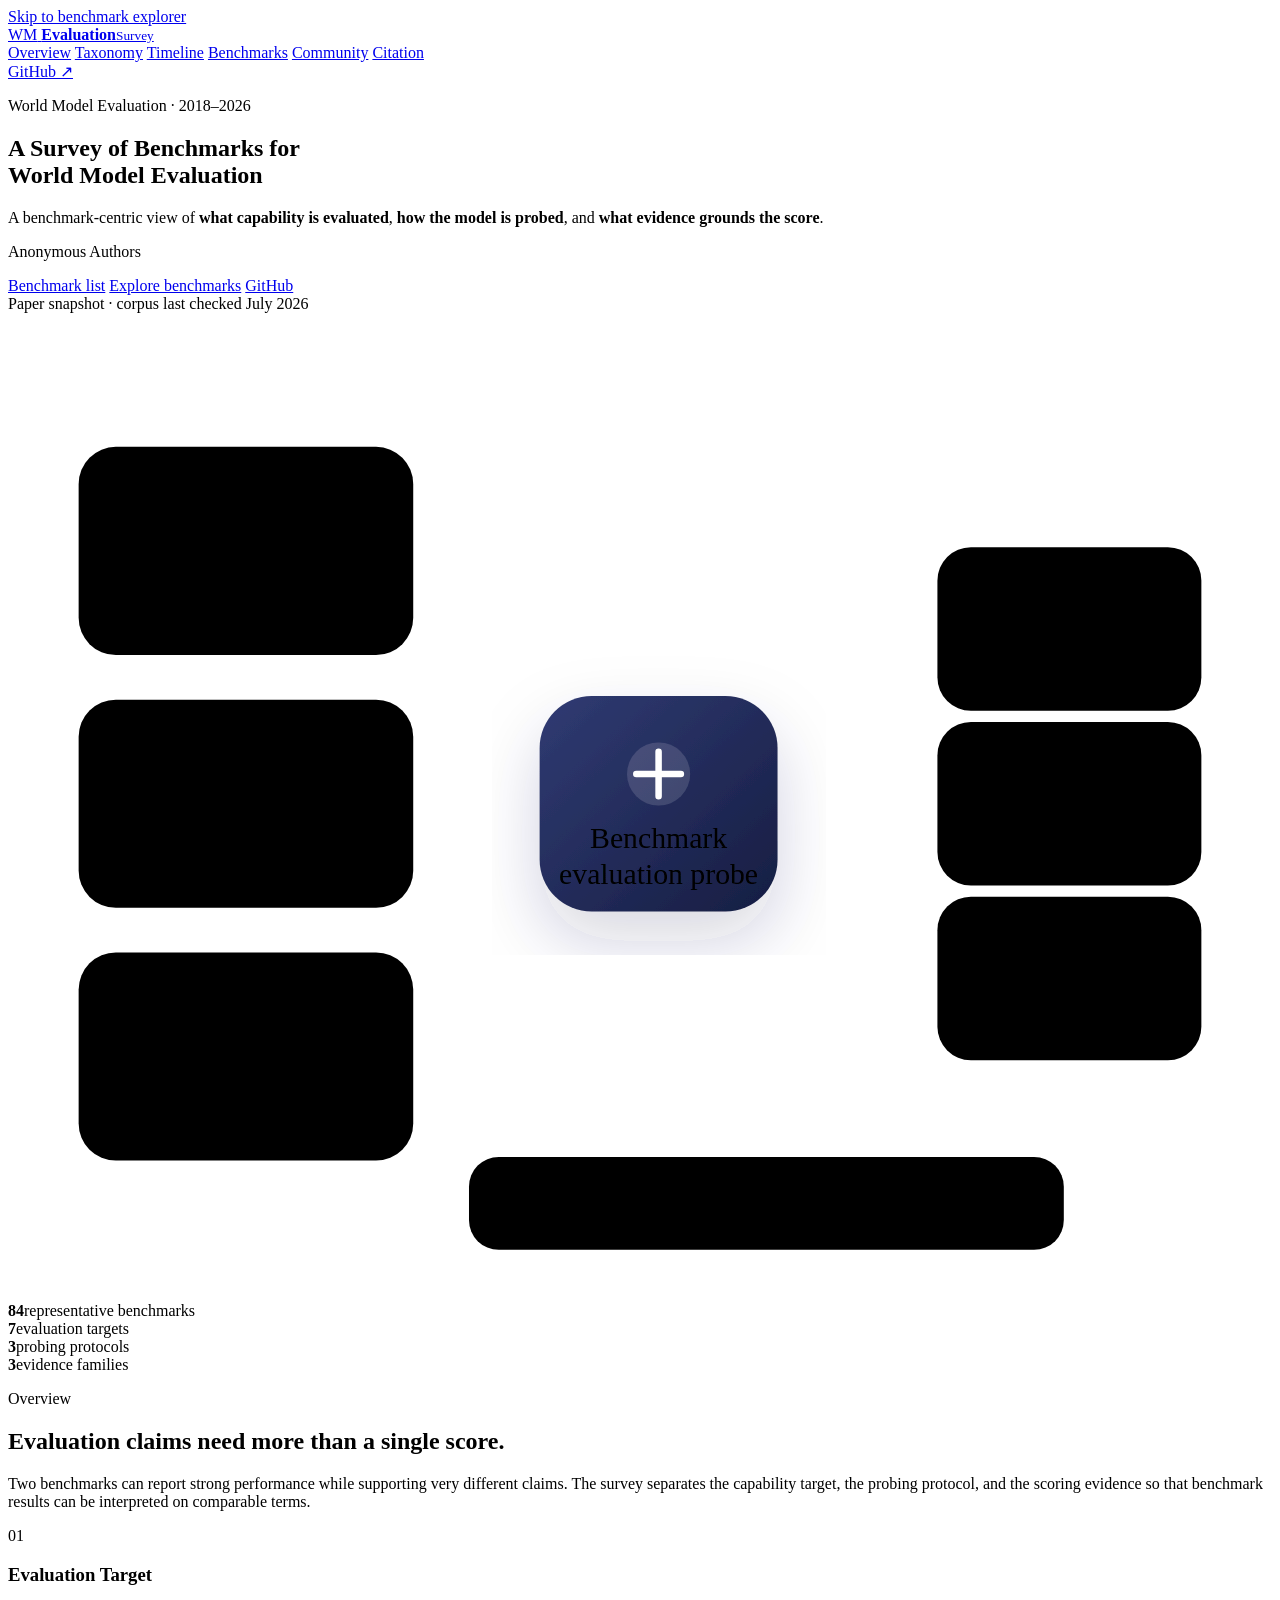
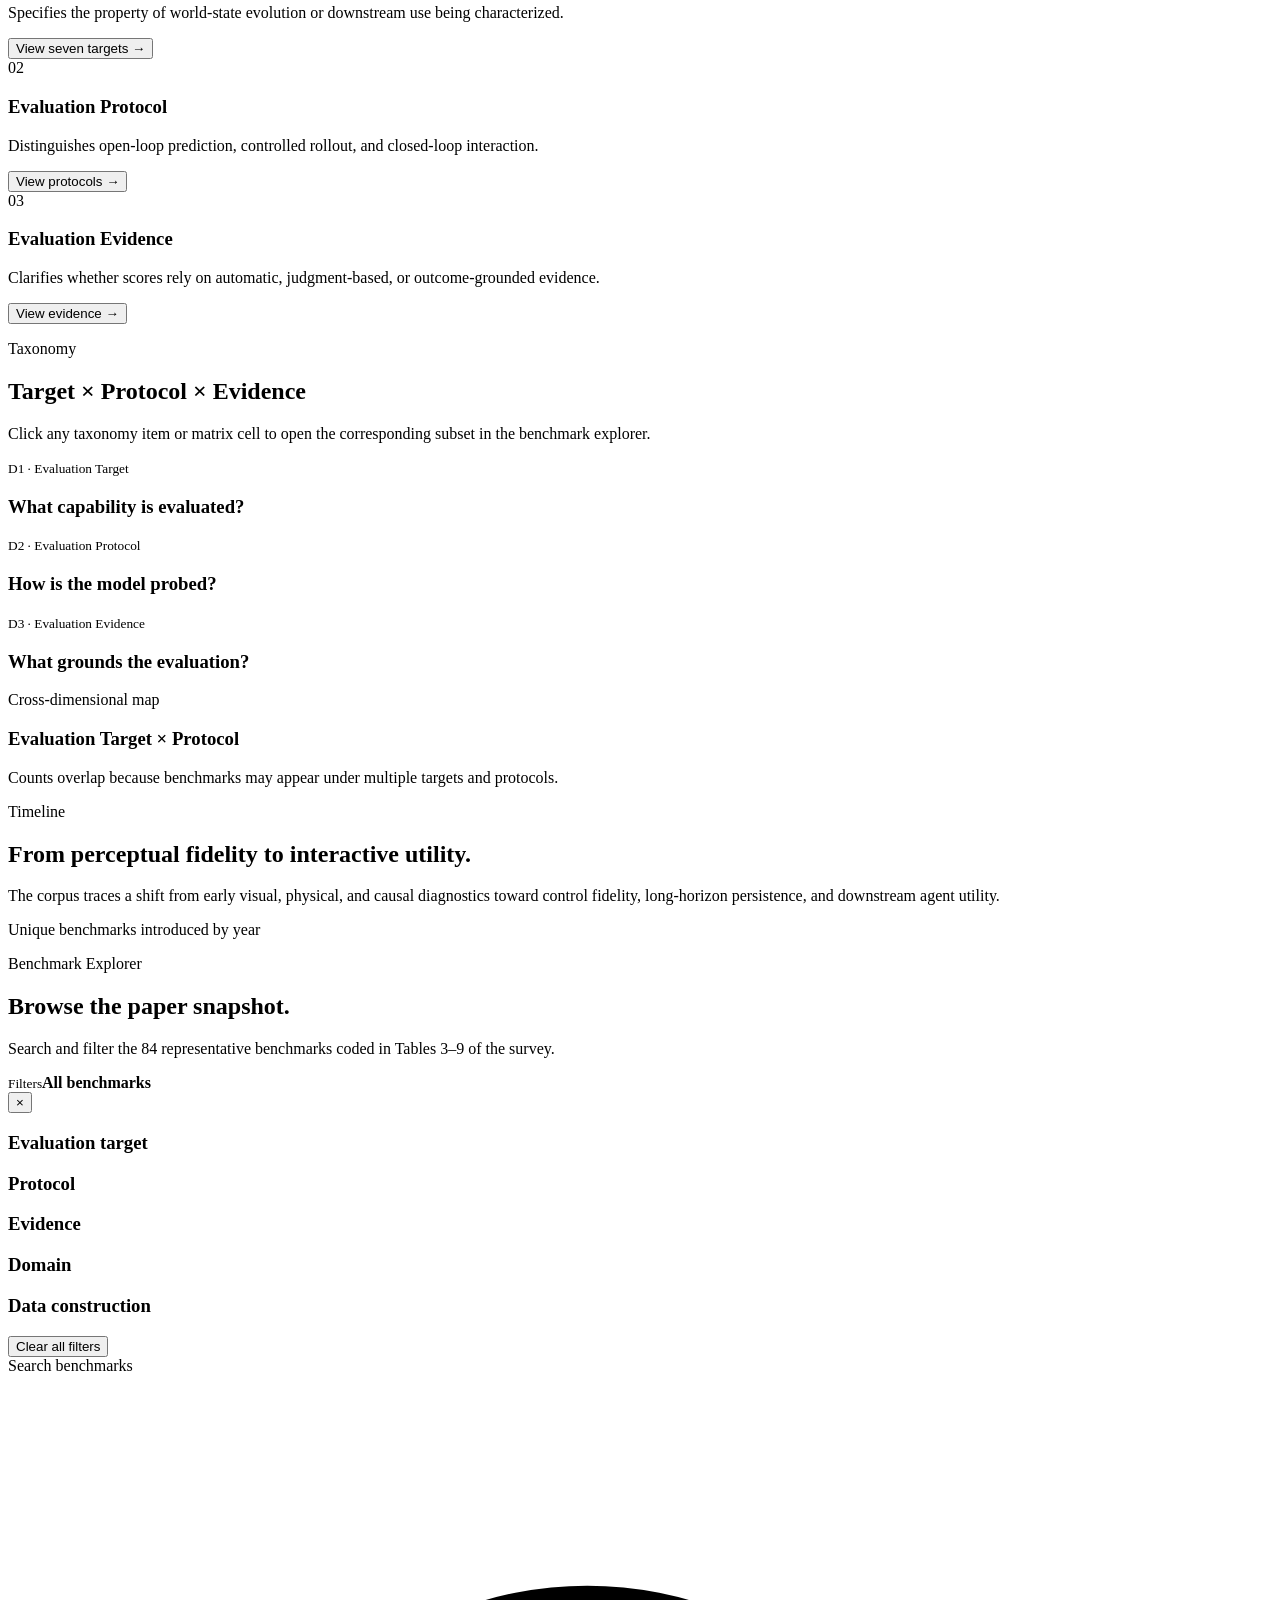
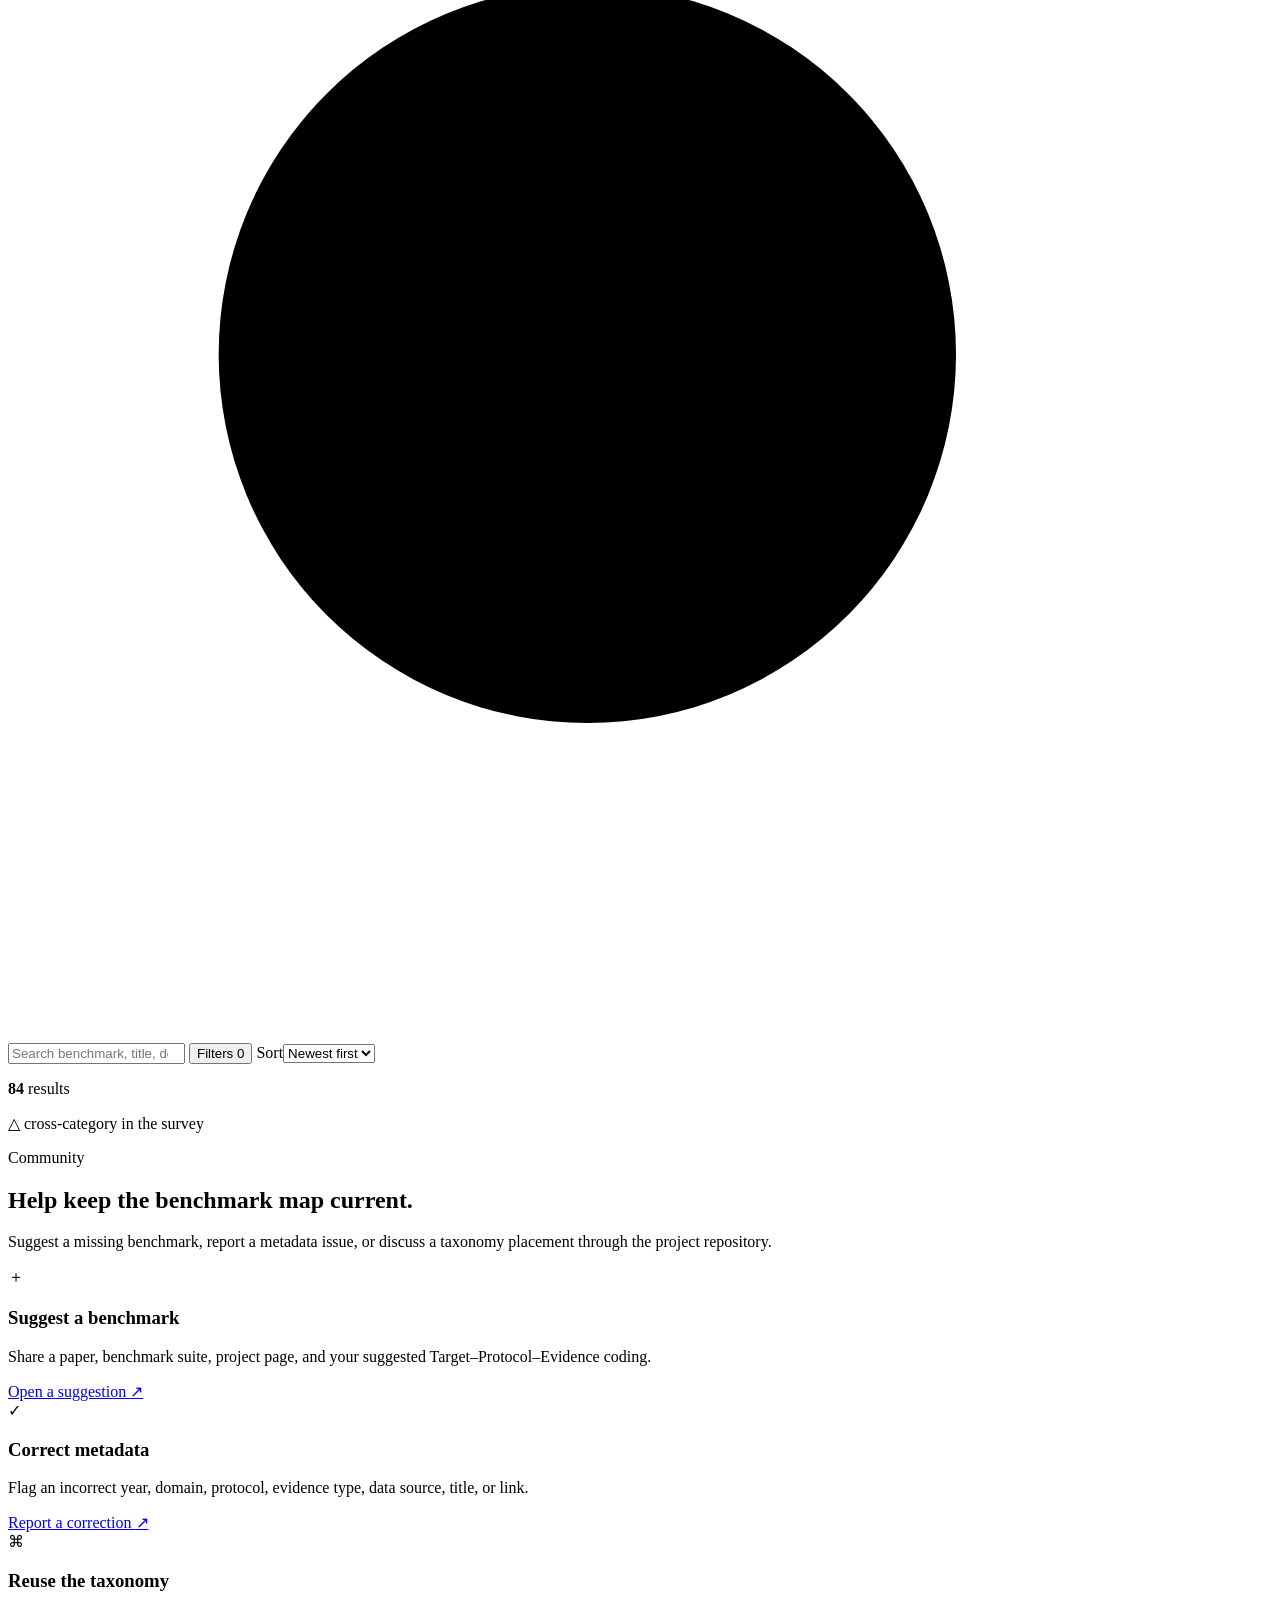
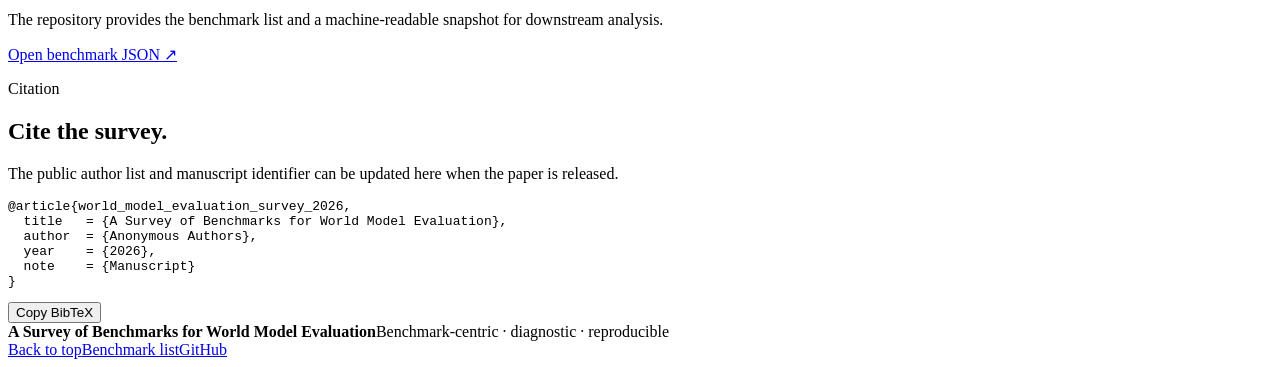
==== docs/index.html @ 78968ade "Add interactive survey homepage" ====
<!doctype html>
<html lang="en">
<head>
  <meta charset="utf-8">
  <meta name="viewport" content="width=device-width, initial-scale=1">
  <title>A Survey of Benchmarks for World Model Evaluation</title>
  <meta name="description" content="An interactive project page and benchmark explorer for A Survey of Benchmarks for World Model Evaluation, organized by evaluation target, protocol, evidence, and data construction.">
  <meta name="theme-color" content="#f8f9ff">
  <link rel="canonical" href="https://axbhb.github.io/world-model-evaluation-survey/">
  <link rel="icon" href="assets/favicon.svg" type="image/svg+xml">
  <link rel="stylesheet" href="assets/styles.css">
  <meta property="og:type" content="website">
  <meta property="og:site_name" content="World Model Evaluation Survey">
  <meta property="og:title" content="A Survey of Benchmarks for World Model Evaluation">
  <meta property="og:description" content="Explore 84 world-model benchmarks through the Target–Protocol–Evidence taxonomy.">
  <meta property="og:url" content="https://axbhb.github.io/world-model-evaluation-survey/">
  <meta property="og:image" content="https://axbhb.github.io/world-model-evaluation-survey/assets/social-preview.svg">
  <meta name="twitter:card" content="summary_large_image">
  <meta name="twitter:title" content="A Survey of Benchmarks for World Model Evaluation">
  <meta name="twitter:description" content="An interactive benchmark-centric map of world-model evaluation.">
  <meta name="twitter:image" content="https://axbhb.github.io/world-model-evaluation-survey/assets/social-preview.svg">
  <script type="application/ld+json">
  {
    "@context": "https://schema.org",
    "@type": "ScholarlyArticle",
    "name": "A Survey of Benchmarks for World Model Evaluation",
    "headline": "A Survey of Benchmarks for World Model Evaluation",
    "description": "A benchmark-centric survey of world-model evaluation organized by evaluation target, protocol, evidence, and data construction.",
    "datePublished": "2026",
    "inLanguage": "en",
    "isAccessibleForFree": true,
    "url": "https://axbhb.github.io/world-model-evaluation-survey/",
    "image": "https://axbhb.github.io/world-model-evaluation-survey/assets/social-preview.svg",
    "author": {"@type": "Organization", "name": "Anonymous Authors"},
    "keywords": ["world models", "benchmark evaluation", "video generation", "embodied AI", "interactive evaluation"]
  }
  </script>
</head>
<body>
  <a class="skip-link" href="#benchmarks">Skip to benchmark explorer</a>

  <header class="site-header" id="top">
    <div class="nav-shell">
      <a class="brand" href="#top" aria-label="World Model Evaluation Survey home">
        <span class="brand-mark" aria-hidden="true">WM</span>
        <span class="brand-copy"><strong>Evaluation</strong><small>Survey</small></span>
      </a>
      <nav class="primary-nav" aria-label="Main navigation">
        <a href="#overview">Overview</a>
        <a href="#taxonomy">Taxonomy</a>
        <a href="#timeline">Timeline</a>
        <a href="#benchmarks">Benchmarks</a>
        <a href="#community">Community</a>
        <a href="#citation">Citation</a>
      </nav>
      <a class="nav-github" href="https://github.com/axbhb/world-model-evaluation-survey" target="_blank" rel="noreferrer">GitHub <span aria-hidden="true">↗</span></a>
    </div>
  </header>

  <main>
    <section class="hero" aria-labelledby="hero-title">
      <div class="hero-orb hero-orb-a" aria-hidden="true"></div>
      <div class="hero-orb hero-orb-b" aria-hidden="true"></div>
      <div class="hero-grid">
        <div class="hero-copy">
          <p class="eyebrow">World Model Evaluation · 2018–2026</p>
          <h1 id="hero-title">A Survey of Benchmarks for<br><span>World Model Evaluation</span></h1>
          <p class="hero-lead">A benchmark-centric view of <strong>what capability is evaluated</strong>, <strong>how the model is probed</strong>, and <strong>what evidence grounds the score</strong>.</p>
          <p class="authors">Anonymous Authors</p>
          <div class="hero-actions">
            <a class="button button-primary" href="https://github.com/axbhb/world-model-evaluation-survey/blob/main/Readme.md" target="_blank" rel="noreferrer">Benchmark list</a>
            <a class="button" href="#benchmarks">Explore benchmarks</a>
            <a class="button" href="https://github.com/axbhb/world-model-evaluation-survey" target="_blank" rel="noreferrer">GitHub</a>
          </div>
          <div class="snapshot-note"><span class="status-dot"></span> Paper snapshot · corpus last checked July 2026</div>
        </div>

        <div class="hero-visual" aria-label="Target, protocol and evidence framework illustration">
          <svg viewBox="0 0 680 530" role="img" aria-labelledby="hero-viz-title hero-viz-desc">
            <title id="hero-viz-title">Three-dimensional taxonomy for world-model evaluation</title>
            <desc id="hero-viz-desc">A world-model benchmark is connected to evaluation target, evaluation protocol, and evaluation evidence.</desc>
            <defs>
              <linearGradient id="coreGradient" x1="0" y1="0" x2="1" y2="1">
                <stop offset="0" stop-color="#303b73"/>
                <stop offset="1" stop-color="#161d42"/>
              </linearGradient>
              <filter id="shadow" x="-20%" y="-20%" width="140%" height="140%">
                <feDropShadow dx="0" dy="16" stdDeviation="18" flood-color="#25305f" flood-opacity=".18"/>
              </filter>
            </defs>
            <g class="viz-lines" fill="none" stroke-linecap="round">
              <path d="M340 264 C260 264 250 128 188 128"/>
              <path d="M340 264 C260 264 250 264 188 264"/>
              <path d="M340 264 C260 264 250 400 188 400"/>
              <path d="M414 264 C490 264 503 170 548 170"/>
              <path d="M414 264 C490 264 503 264 548 264"/>
              <path d="M414 264 C490 264 503 358 548 358"/>
            </g>
            <g class="viz-node target-node" transform="translate(38 72)">
              <rect width="180" height="112" rx="20"/>
              <text x="22" y="36" class="viz-kicker">D1 · TARGET</text>
              <text x="22" y="67" class="viz-title">What capability</text>
              <text x="22" y="91" class="viz-title">is evaluated?</text>
            </g>
            <g class="viz-node protocol-node" transform="translate(38 208)">
              <rect width="180" height="112" rx="20"/>
              <text x="22" y="36" class="viz-kicker">D2 · PROTOCOL</text>
              <text x="22" y="67" class="viz-title">How is the</text>
              <text x="22" y="91" class="viz-title">model probed?</text>
            </g>
            <g class="viz-node evidence-node" transform="translate(38 344)">
              <rect width="180" height="112" rx="20"/>
              <text x="22" y="36" class="viz-kicker">D3 · EVIDENCE</text>
              <text x="22" y="67" class="viz-title">What grounds</text>
              <text x="22" y="91" class="viz-title">the score?</text>
            </g>
            <g filter="url(#shadow)" transform="translate(286 206)">
              <rect width="128" height="116" rx="28" fill="url(#coreGradient)"/>
              <circle cx="64" cy="42" r="17" fill="#fff" fill-opacity=".14"/>
              <path d="M52 42h24M64 30v24" stroke="#fff" stroke-width="3.5" stroke-linecap="round"/>
              <text x="64" y="82" text-anchor="middle" class="core-title">Benchmark</text>
              <text x="64" y="101" text-anchor="middle" class="core-sub">evaluation probe</text>
            </g>
            <g class="readout-node" transform="translate(500 126)"><rect width="142" height="88" rx="18"/><text x="18" y="33">Future states</text><text x="18" y="58">and rollouts</text></g>
            <g class="readout-node" transform="translate(500 220)"><rect width="142" height="88" rx="18"/><text x="18" y="33">Scores, judges</text><text x="18" y="58">and references</text></g>
            <g class="readout-node" transform="translate(500 314)"><rect width="142" height="88" rx="18"/><text x="18" y="33">Agent outcomes</text><text x="18" y="58">and utility</text></g>
            <g class="data-ribbon" transform="translate(248 454)">
              <rect width="320" height="50" rx="16"/>
              <text x="160" y="21" text-anchor="middle">Supporting layer · Benchmark data construction</text>
              <text x="160" y="38" text-anchor="middle">real · simulated · curated · hybrid</text>
            </g>
          </svg>
        </div>
      </div>
      <div class="stat-strip" aria-label="Survey statistics">
        <div><strong id="stat-total">84</strong><span>representative benchmarks</span></div>
        <div><strong>7</strong><span>evaluation targets</span></div>
        <div><strong>3</strong><span>probing protocols</span></div>
        <div><strong>3</strong><span>evidence families</span></div>
      </div>
    </section>

    <section class="section" id="overview">
      <div class="section-heading split-heading">
        <div>
          <p class="eyebrow">Overview</p>
          <h2>Evaluation claims need more than a single score.</h2>
        </div>
        <p>Two benchmarks can report strong performance while supporting very different claims. The survey separates the capability target, the probing protocol, and the scoring evidence so that benchmark results can be interpreted on comparable terms.</p>
      </div>
      <div class="principle-grid">
        <article class="principle-card target-card">
          <span class="card-index">01</span>
          <h3>Evaluation Target</h3>
          <p>Specifies the property of world-state evolution or downstream use being characterized.</p>
          <button class="text-action taxonomy-jump" data-scroll-target="taxonomy-targets">View seven targets <span>→</span></button>
        </article>
        <article class="principle-card protocol-card">
          <span class="card-index">02</span>
          <h3>Evaluation Protocol</h3>
          <p>Distinguishes open-loop prediction, controlled rollout, and closed-loop interaction.</p>
          <button class="text-action taxonomy-jump" data-scroll-target="taxonomy-protocols">View protocols <span>→</span></button>
        </article>
        <article class="principle-card evidence-card">
          <span class="card-index">03</span>
          <h3>Evaluation Evidence</h3>
          <p>Clarifies whether scores rely on automatic, judgment-based, or outcome-grounded evidence.</p>
          <button class="text-action taxonomy-jump" data-scroll-target="taxonomy-evidence">View evidence <span>→</span></button>
        </article>
      </div>
    </section>

    <section class="section taxonomy-section" id="taxonomy">
      <div class="section-heading">
        <p class="eyebrow">Taxonomy</p>
        <h2>Target × Protocol × Evidence</h2>
        <p>Click any taxonomy item or matrix cell to open the corresponding subset in the benchmark explorer.</p>
      </div>

      <div class="taxonomy-layout">
        <div class="taxonomy-panel" id="taxonomy-targets">
          <div class="panel-heading"><span class="dimension-dot target-dot"></span><div><small>D1 · Evaluation Target</small><h3>What capability is evaluated?</h3></div></div>
          <div class="taxonomy-options" id="target-shortcuts"></div>
        </div>
        <div class="taxonomy-panel compact-panel" id="taxonomy-protocols">
          <div class="panel-heading"><span class="dimension-dot protocol-dot"></span><div><small>D2 · Evaluation Protocol</small><h3>How is the model probed?</h3></div></div>
          <div class="taxonomy-options" id="protocol-shortcuts"></div>
        </div>
        <div class="taxonomy-panel compact-panel" id="taxonomy-evidence">
          <div class="panel-heading"><span class="dimension-dot evidence-dot"></span><div><small>D3 · Evaluation Evidence</small><h3>What grounds the evaluation?</h3></div></div>
          <div class="taxonomy-options" id="evidence-shortcuts"></div>
        </div>
      </div>

      <div class="matrix-shell">
        <div class="matrix-heading">
          <div><p class="eyebrow">Cross-dimensional map</p><h3>Evaluation Target × Protocol</h3></div>
          <p>Counts overlap because benchmarks may appear under multiple targets and protocols.</p>
        </div>
        <div class="matrix-scroll"><div id="taxonomy-matrix" class="matrix" aria-live="polite"></div></div>
      </div>
    </section>

    <section class="section timeline-section" id="timeline">
      <div class="section-heading split-heading">
        <div><p class="eyebrow">Timeline</p><h2>From perceptual fidelity to interactive utility.</h2></div>
        <p>The corpus traces a shift from early visual, physical, and causal diagnostics toward control fidelity, long-horizon persistence, and downstream agent utility.</p>
      </div>
      <div class="timeline-shell">
        <div class="timeline-toolbar">
          <span>Unique benchmarks introduced by year</span>
          <button id="clear-year" class="small-button" type="button" hidden>Clear year filter</button>
        </div>
        <div id="timeline-chart" class="timeline-chart" aria-label="Benchmark releases by year"></div>
      </div>
    </section>

    <section class="section benchmark-section" id="benchmarks">
      <div class="section-heading split-heading benchmark-heading">
        <div><p class="eyebrow">Benchmark Explorer</p><h2>Browse the paper snapshot.</h2></div>
        <p>Search and filter the 84 representative benchmarks coded in Tables 3–9 of the survey.</p>
      </div>

      <div class="explorer-shell">
        <aside class="filter-panel" id="filter-panel" aria-label="Benchmark filters">
          <div class="filter-panel-head">
            <div><small>Filters</small><strong id="filter-count-label">All benchmarks</strong></div>
            <button id="close-filters" class="icon-button" type="button" aria-label="Close filters">×</button>
          </div>
          <div class="filter-group">
            <h3>Evaluation target</h3>
            <div class="filter-options" data-filter-group="targets"></div>
          </div>
          <div class="filter-group">
            <h3>Protocol</h3>
            <div class="filter-options" data-filter-group="protocols"></div>
          </div>
          <div class="filter-group">
            <h3>Evidence</h3>
            <div class="filter-options" data-filter-group="evidence"></div>
          </div>
          <div class="filter-group">
            <h3>Domain</h3>
            <div class="filter-options" data-filter-group="domains"></div>
          </div>
          <div class="filter-group">
            <h3>Data construction</h3>
            <div class="filter-options" data-filter-group="dataConstruction"></div>
          </div>
          <button id="clear-filters" class="button filter-clear" type="button">Clear all filters</button>
        </aside>

        <div class="explorer-main">
          <div class="explorer-toolbar" id="explorer-toolbar">
            <label class="search-box">
              <span class="sr-only">Search benchmarks</span>
              <svg viewBox="0 0 24 24" aria-hidden="true"><circle cx="11" cy="11" r="7"></circle><path d="m16.5 16.5 4 4"></path></svg>
              <input id="benchmark-search" type="search" placeholder="Search benchmark, title, domain…" autocomplete="off">
              <button id="search-clear" type="button" aria-label="Clear search" hidden>×</button>
            </label>
            <button id="open-filters" class="button mobile-filter-button" type="button">Filters <span id="mobile-filter-count">0</span></button>
            <label class="sort-control"><span>Sort</span><select id="benchmark-sort"><option value="recent">Newest first</option><option value="oldest">Oldest first</option><option value="title">Title A–Z</option></select></label>
          </div>
          <div id="active-filters" class="active-filters" aria-live="polite"></div>
          <div class="result-row"><p><strong id="result-count">84</strong> results</p><p class="legend-note"><span class="cross-symbol">△</span> cross-category in the survey</p></div>
          <div id="benchmark-grid" class="benchmark-grid"></div>
          <div id="empty-state" class="empty-state" hidden><h3>No benchmarks match these filters.</h3><p>Try removing one or more filters or changing the search query.</p><button class="button" id="empty-clear" type="button">Reset explorer</button></div>
        </div>
      </div>
      <div id="filter-backdrop" class="filter-backdrop" hidden></div>
    </section>

    <section class="section community-section" id="community">
      <div class="section-heading">
        <p class="eyebrow">Community</p>
        <h2>Help keep the benchmark map current.</h2>
        <p>Suggest a missing benchmark, report a metadata issue, or discuss a taxonomy placement through the project repository.</p>
      </div>
      <div class="community-grid">
        <article>
          <span class="community-icon" aria-hidden="true">＋</span>
          <h3>Suggest a benchmark</h3>
          <p>Share a paper, benchmark suite, project page, and your suggested Target–Protocol–Evidence coding.</p>
          <a href="https://github.com/axbhb/world-model-evaluation-survey/issues/new?title=Benchmark%20suggestion%3A%20&body=Benchmark%20name%3A%0APaper%20URL%3A%0ACode%20URL%3A%0ASuggested%20target%3A%0ASuggested%20protocol%3A%0ASuggested%20evidence%3A%0A" target="_blank" rel="noreferrer">Open a suggestion <span>↗</span></a>
        </article>
        <article>
          <span class="community-icon" aria-hidden="true">✓</span>
          <h3>Correct metadata</h3>
          <p>Flag an incorrect year, domain, protocol, evidence type, data source, title, or link.</p>
          <a href="https://github.com/axbhb/world-model-evaluation-survey/issues/new?title=Metadata%20correction%3A%20&body=Benchmark%3A%0AField%20to%20correct%3A%0ACurrent%20value%3A%0AProposed%20value%3A%0ASource%3A%0A" target="_blank" rel="noreferrer">Report a correction <span>↗</span></a>
        </article>
        <article>
          <span class="community-icon" aria-hidden="true">⌘</span>
          <h3>Reuse the taxonomy</h3>
          <p>The repository provides the benchmark list and a machine-readable snapshot for downstream analysis.</p>
          <a href="assets/benchmarks.json" target="_blank">Open benchmark JSON <span>↗</span></a>
        </article>
      </div>
    </section>

    <section class="section citation-section" id="citation">
      <div class="citation-card">
        <div>
          <p class="eyebrow">Citation</p>
          <h2>Cite the survey.</h2>
          <p>The public author list and manuscript identifier can be updated here when the paper is released.</p>
        </div>
        <div class="citation-code-wrap">
          <pre id="citation-code"><code>@article{world_model_evaluation_survey_2026,
  title   = {A Survey of Benchmarks for World Model Evaluation},
  author  = {Anonymous Authors},
  year    = {2026},
  note    = {Manuscript}
}</code></pre>
          <button id="copy-citation" class="button" type="button">Copy BibTeX</button>
        </div>
      </div>
    </section>
  </main>

  <footer class="site-footer">
    <div><strong>A Survey of Benchmarks for World Model Evaluation</strong><span>Benchmark-centric · diagnostic · reproducible</span></div>
    <div class="footer-links"><a href="#top">Back to top</a><a href="https://github.com/axbhb/world-model-evaluation-survey/blob/main/Readme.md" target="_blank" rel="noreferrer">Benchmark list</a><a href="https://github.com/axbhb/world-model-evaluation-survey" target="_blank" rel="noreferrer">GitHub</a></div>
  </footer>

  <script src="assets/app.js" defer></script>
</body>
</html>
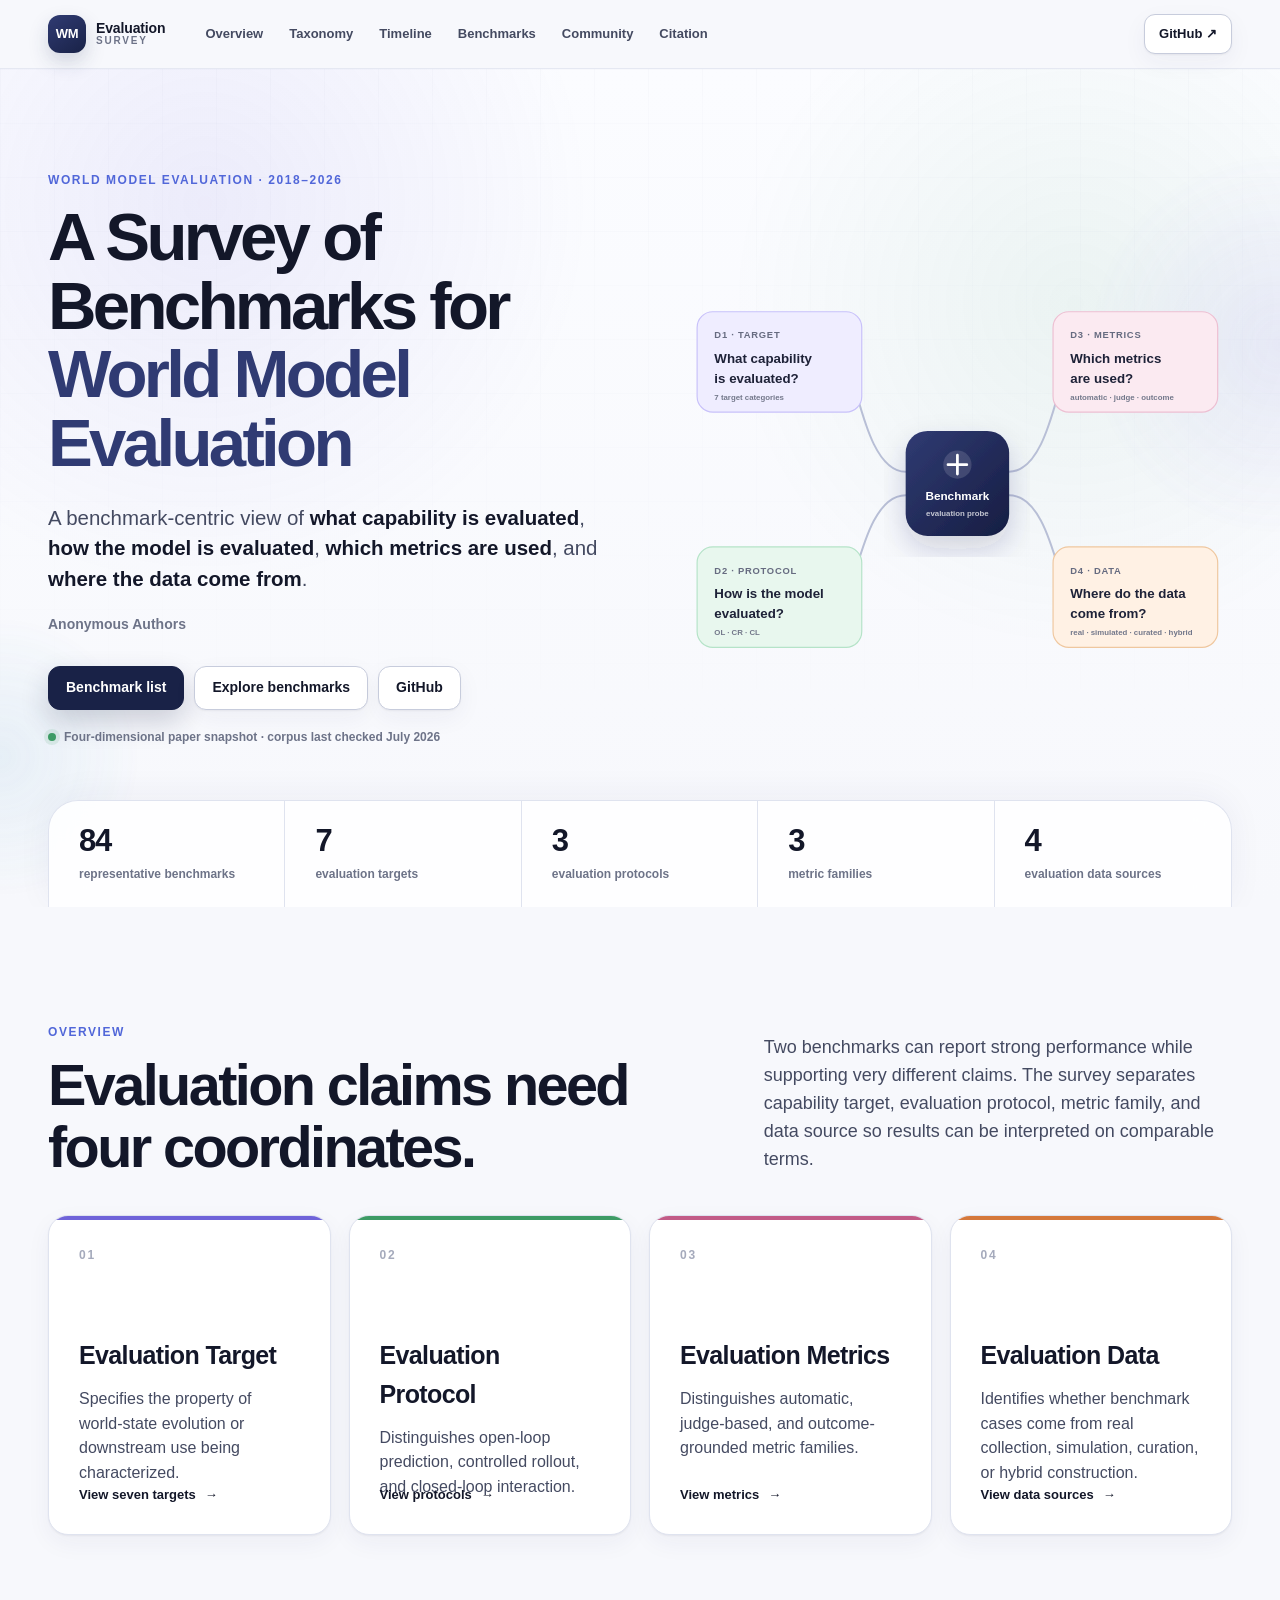
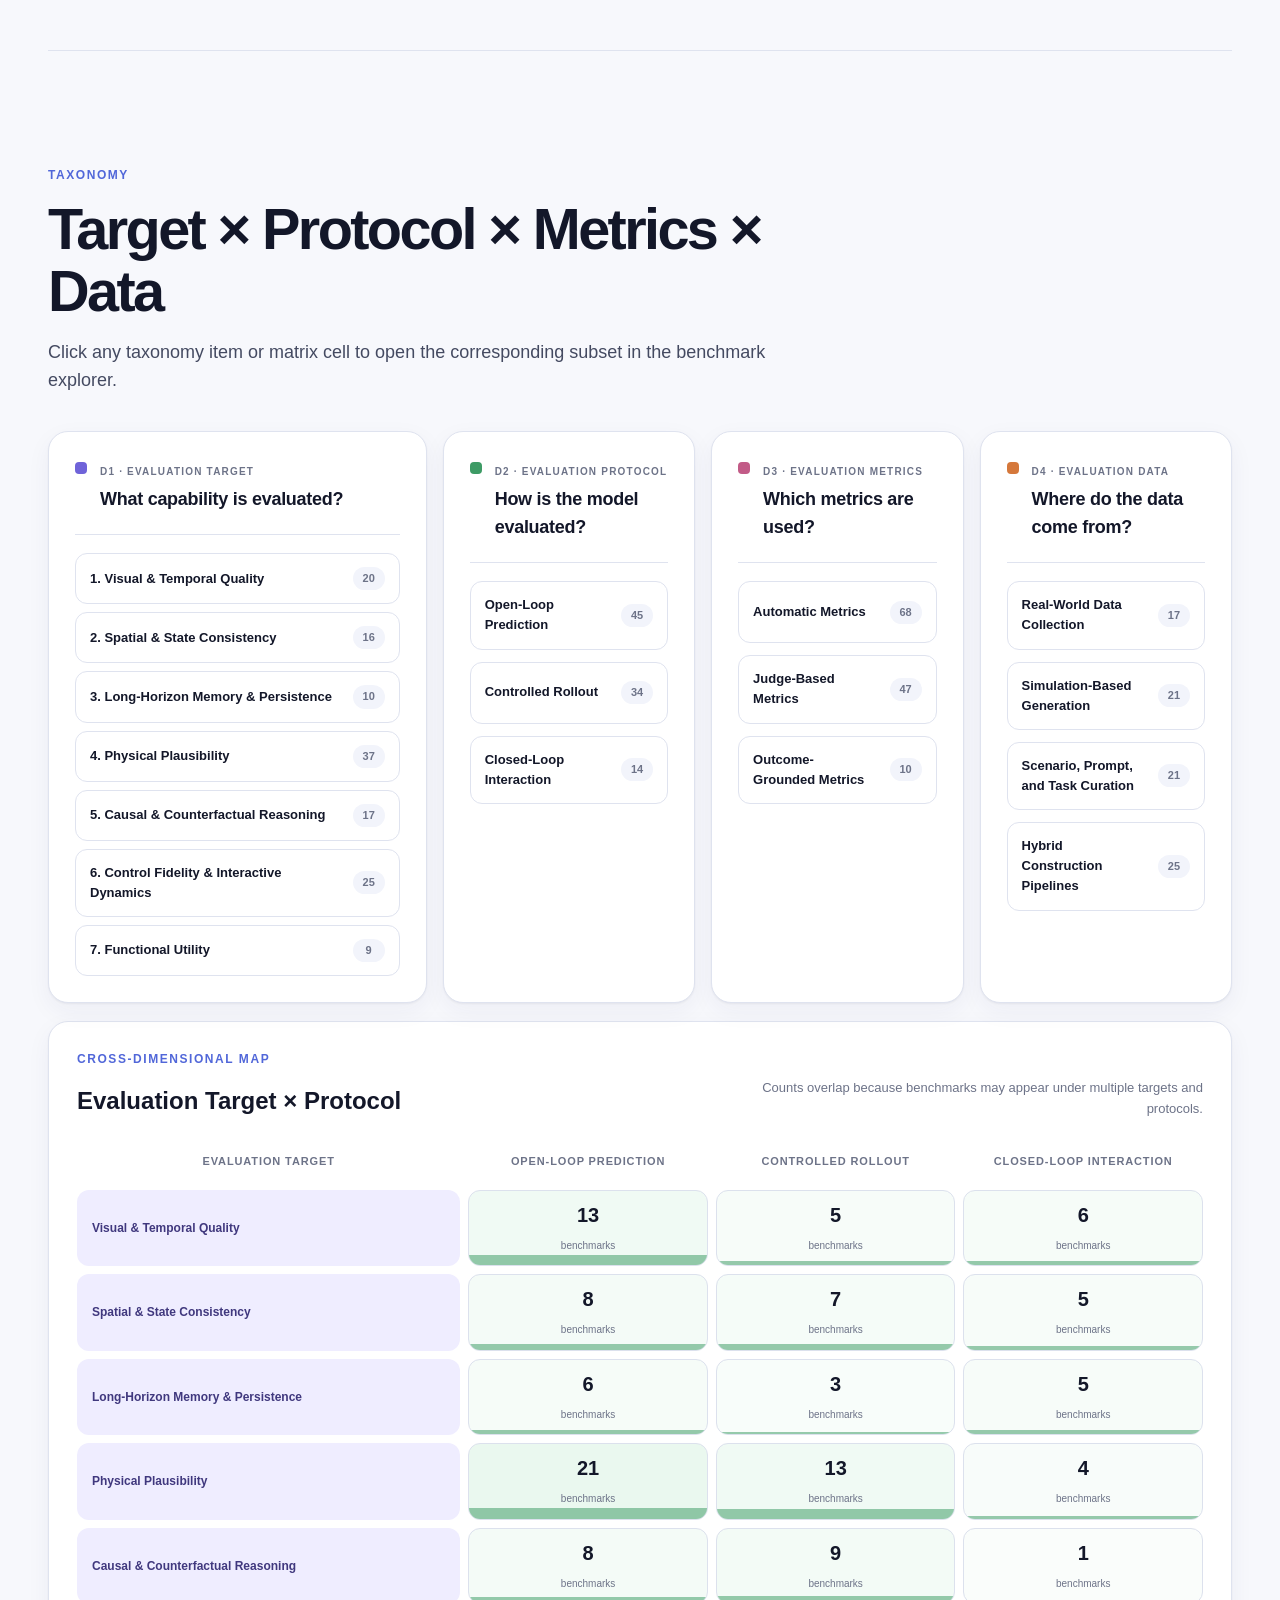
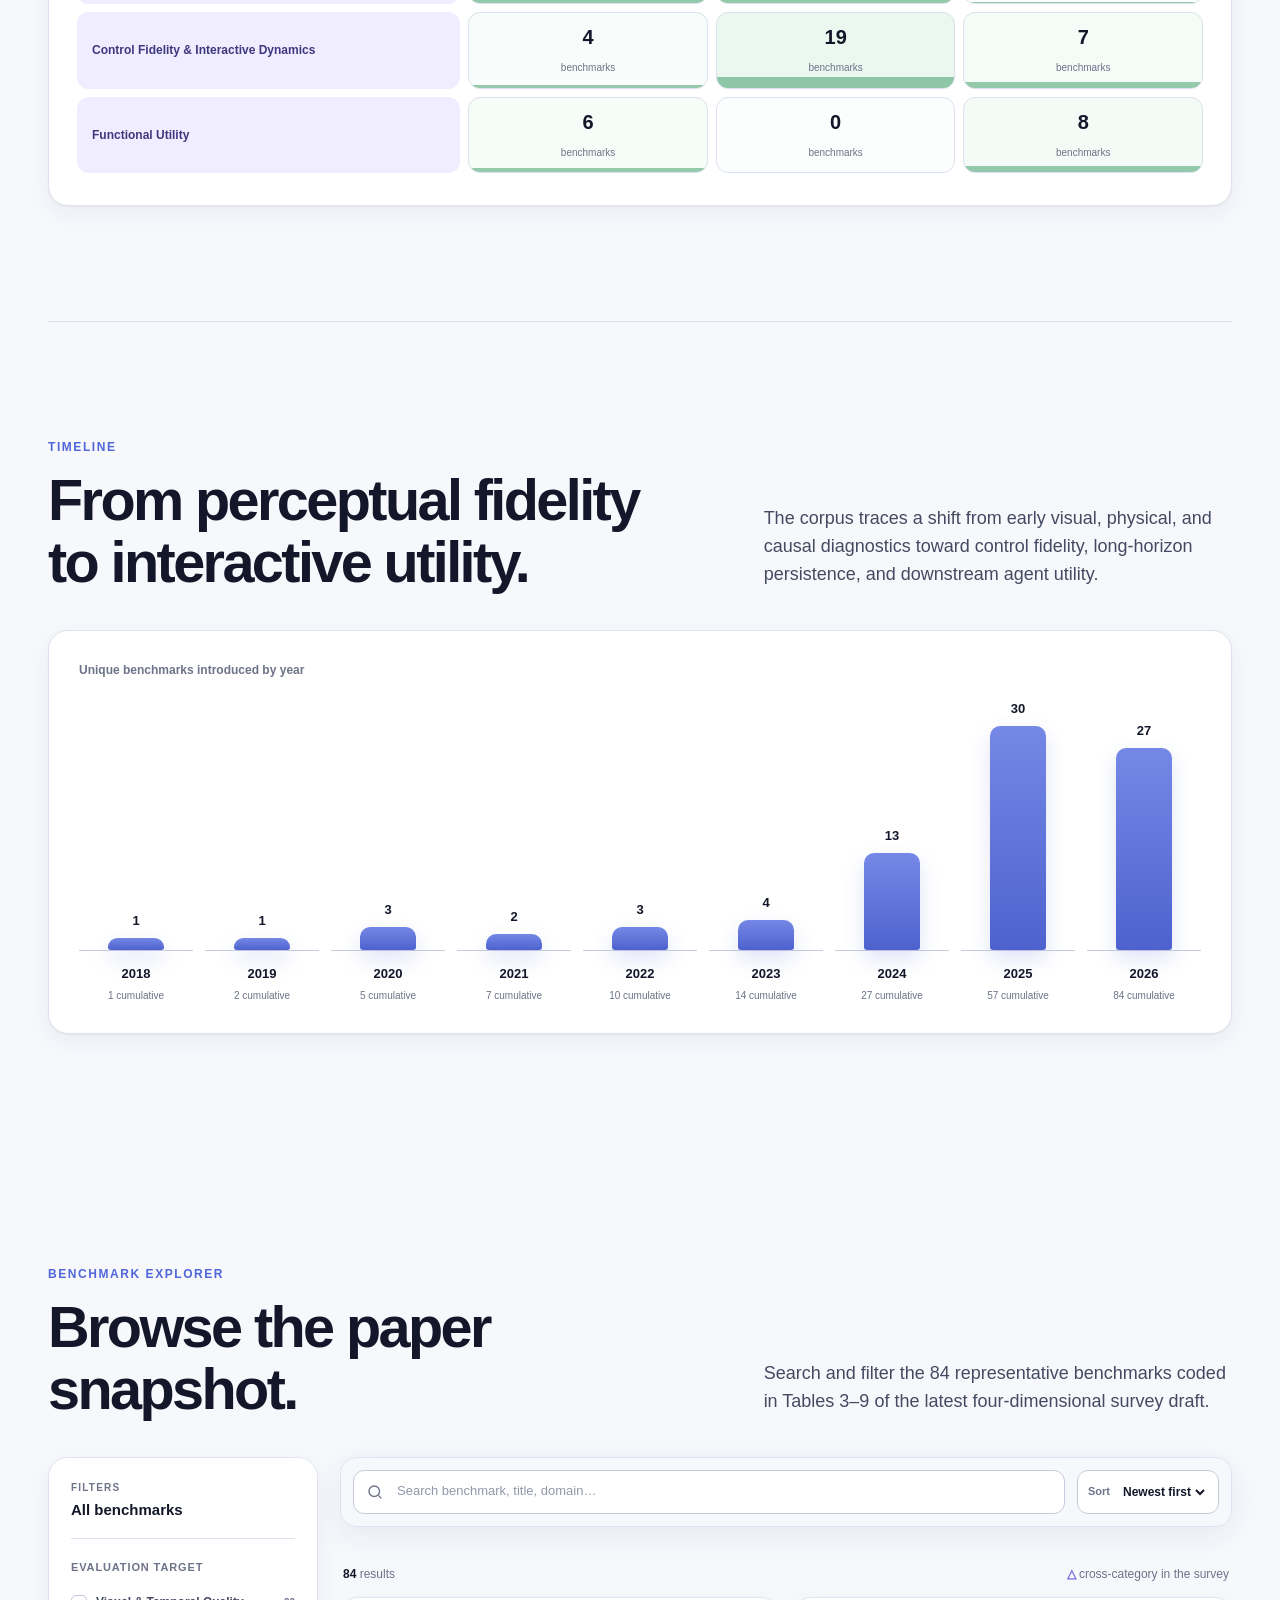
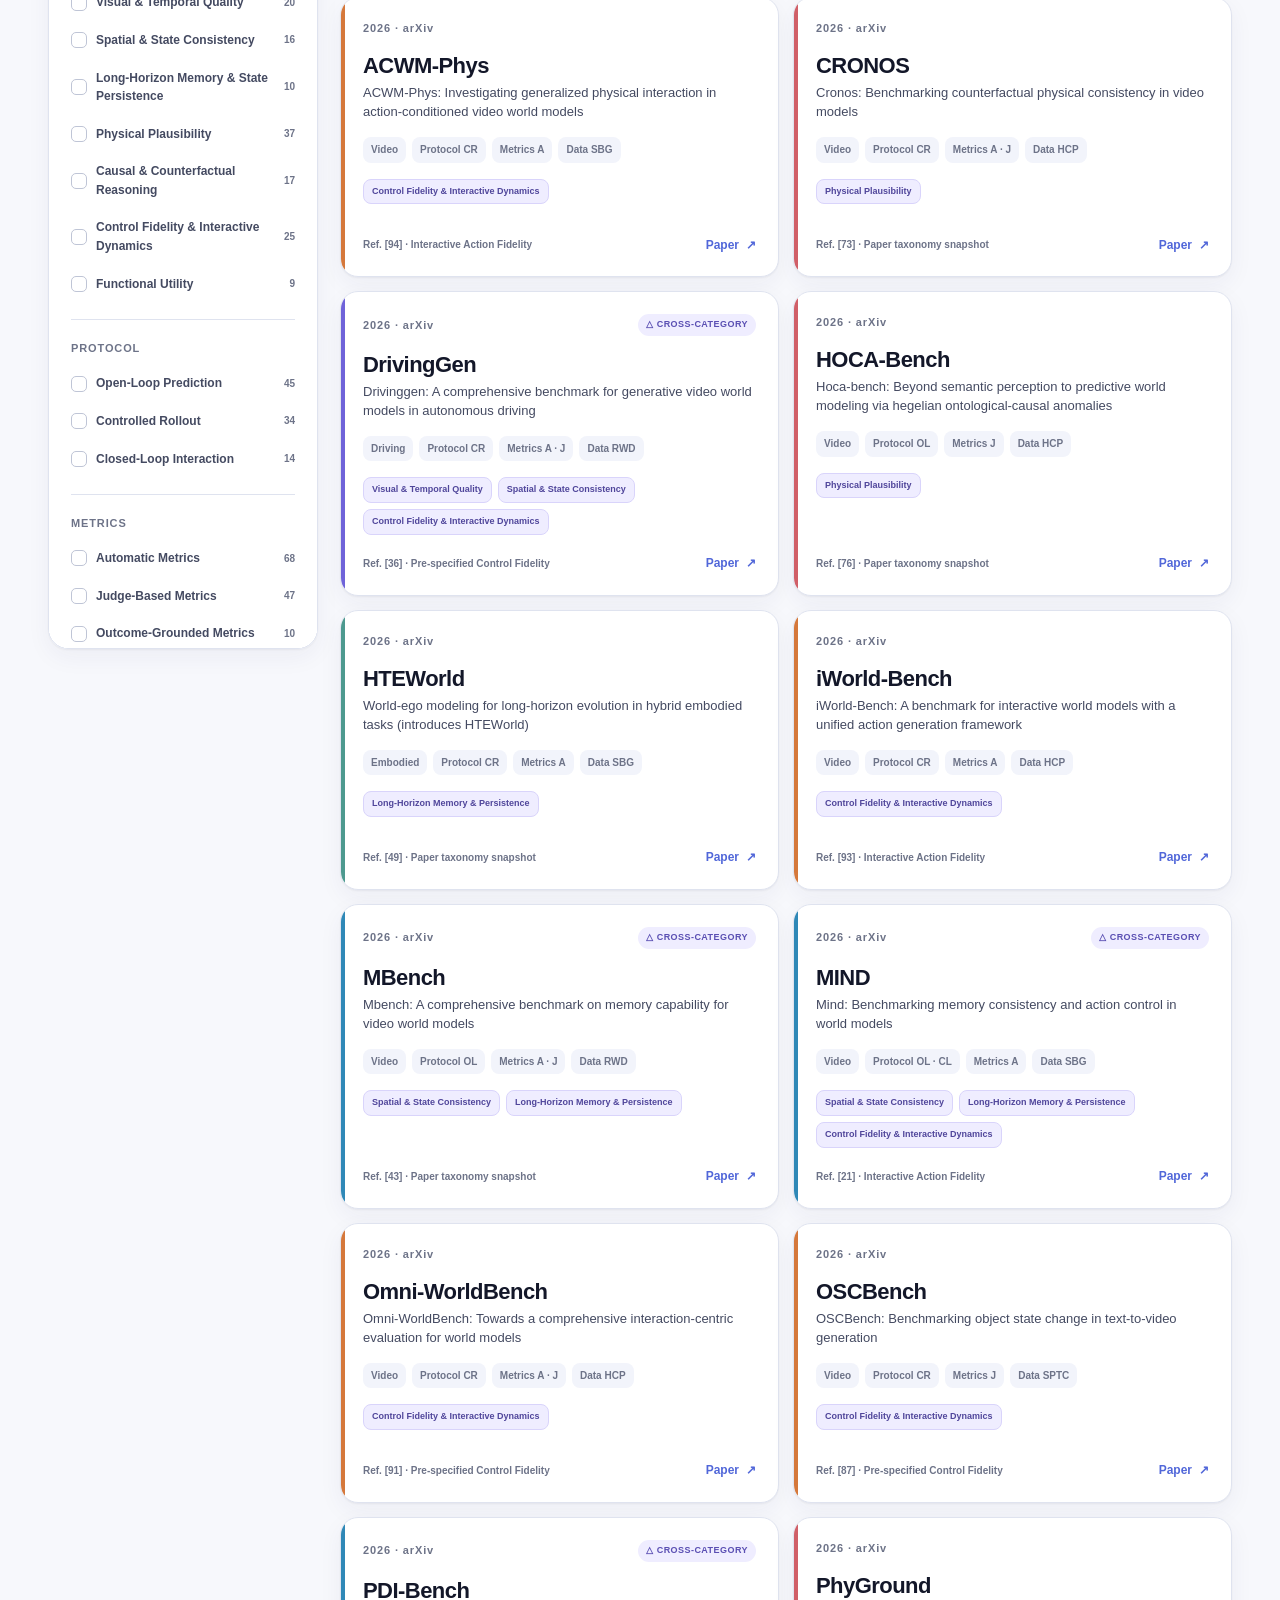
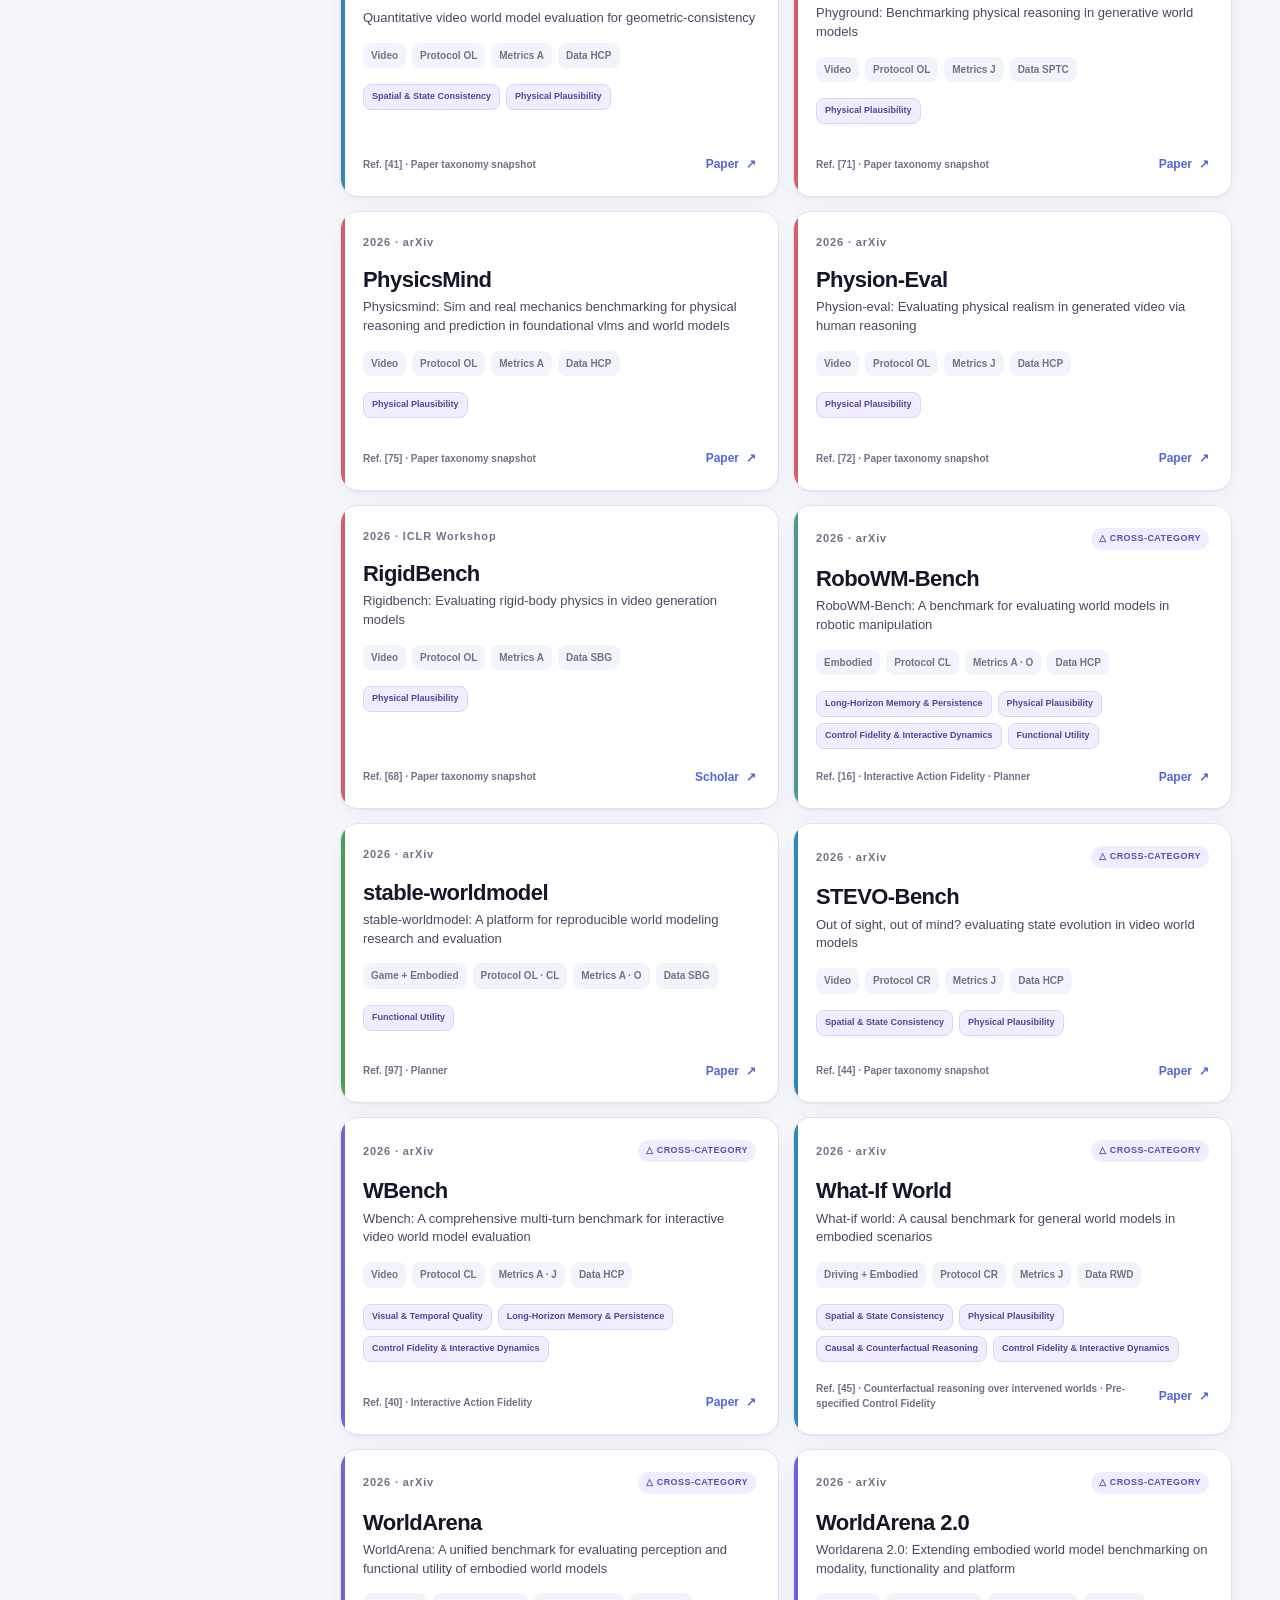
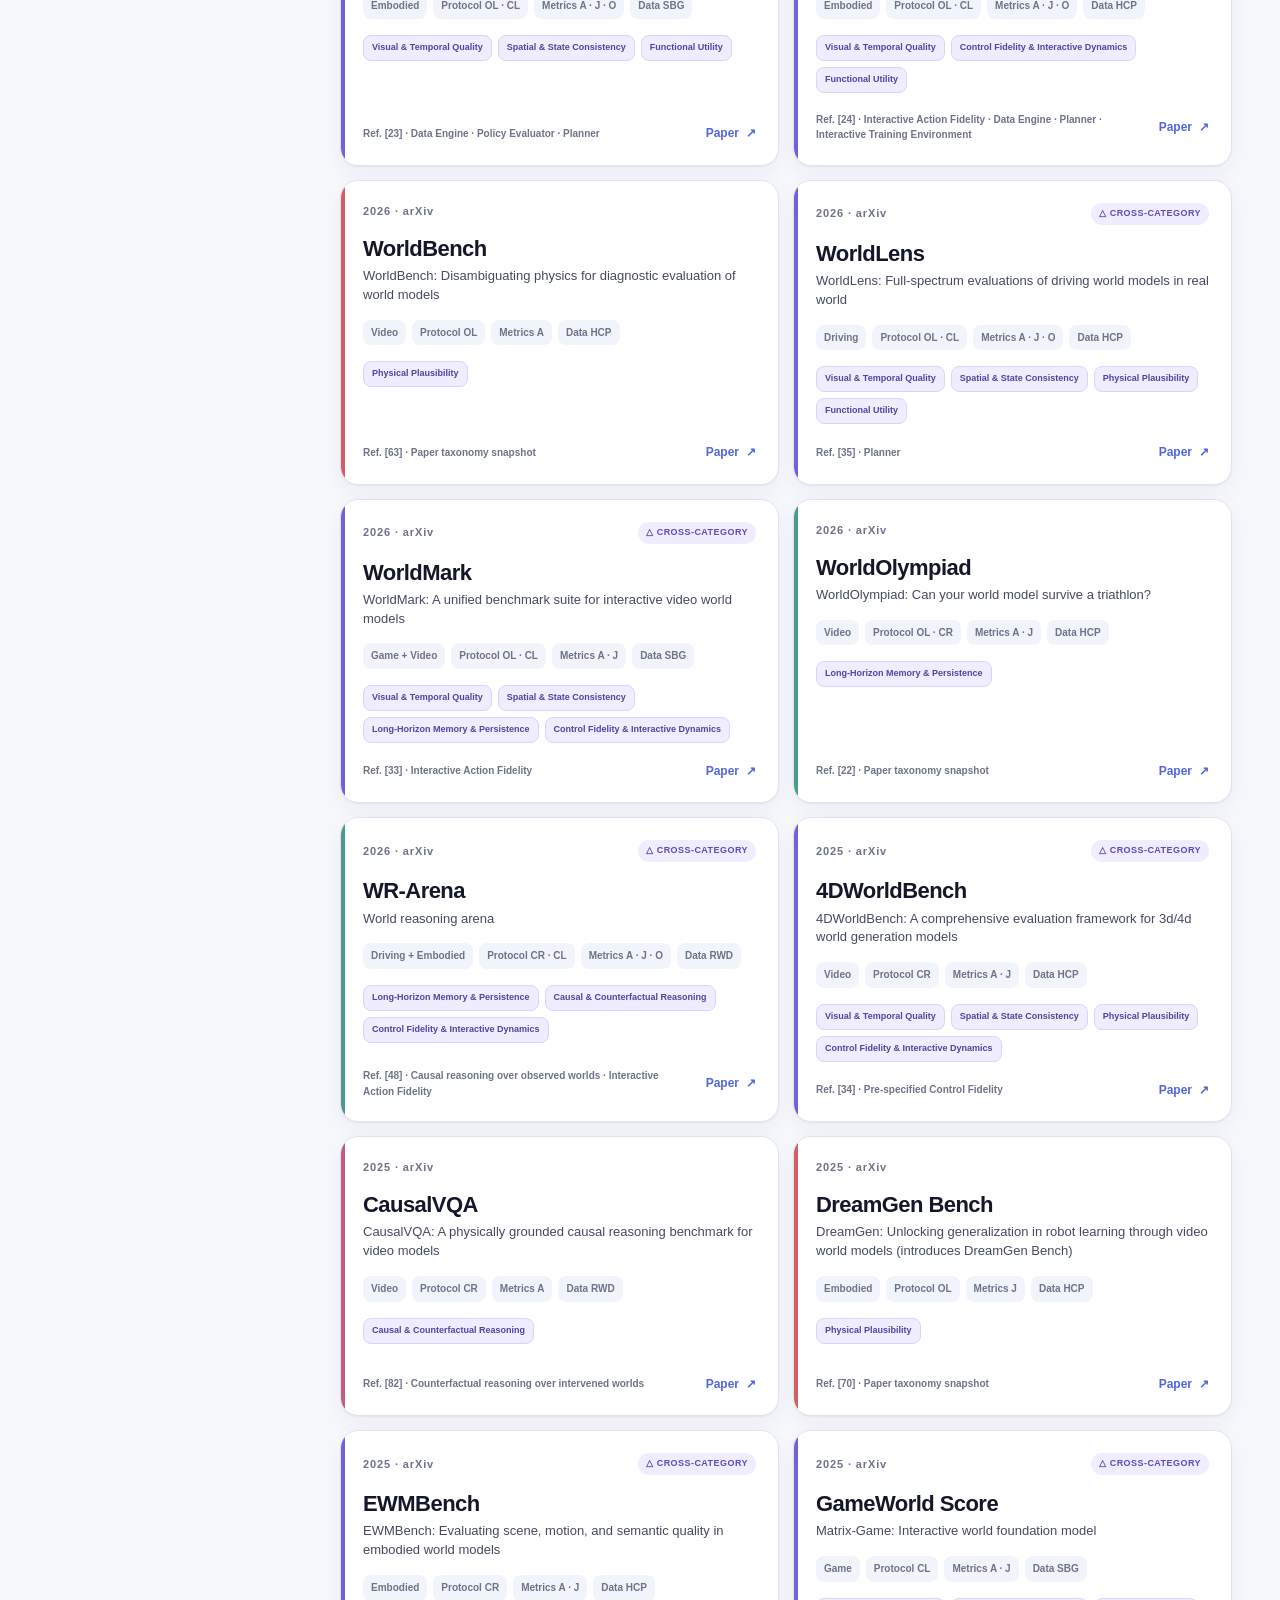
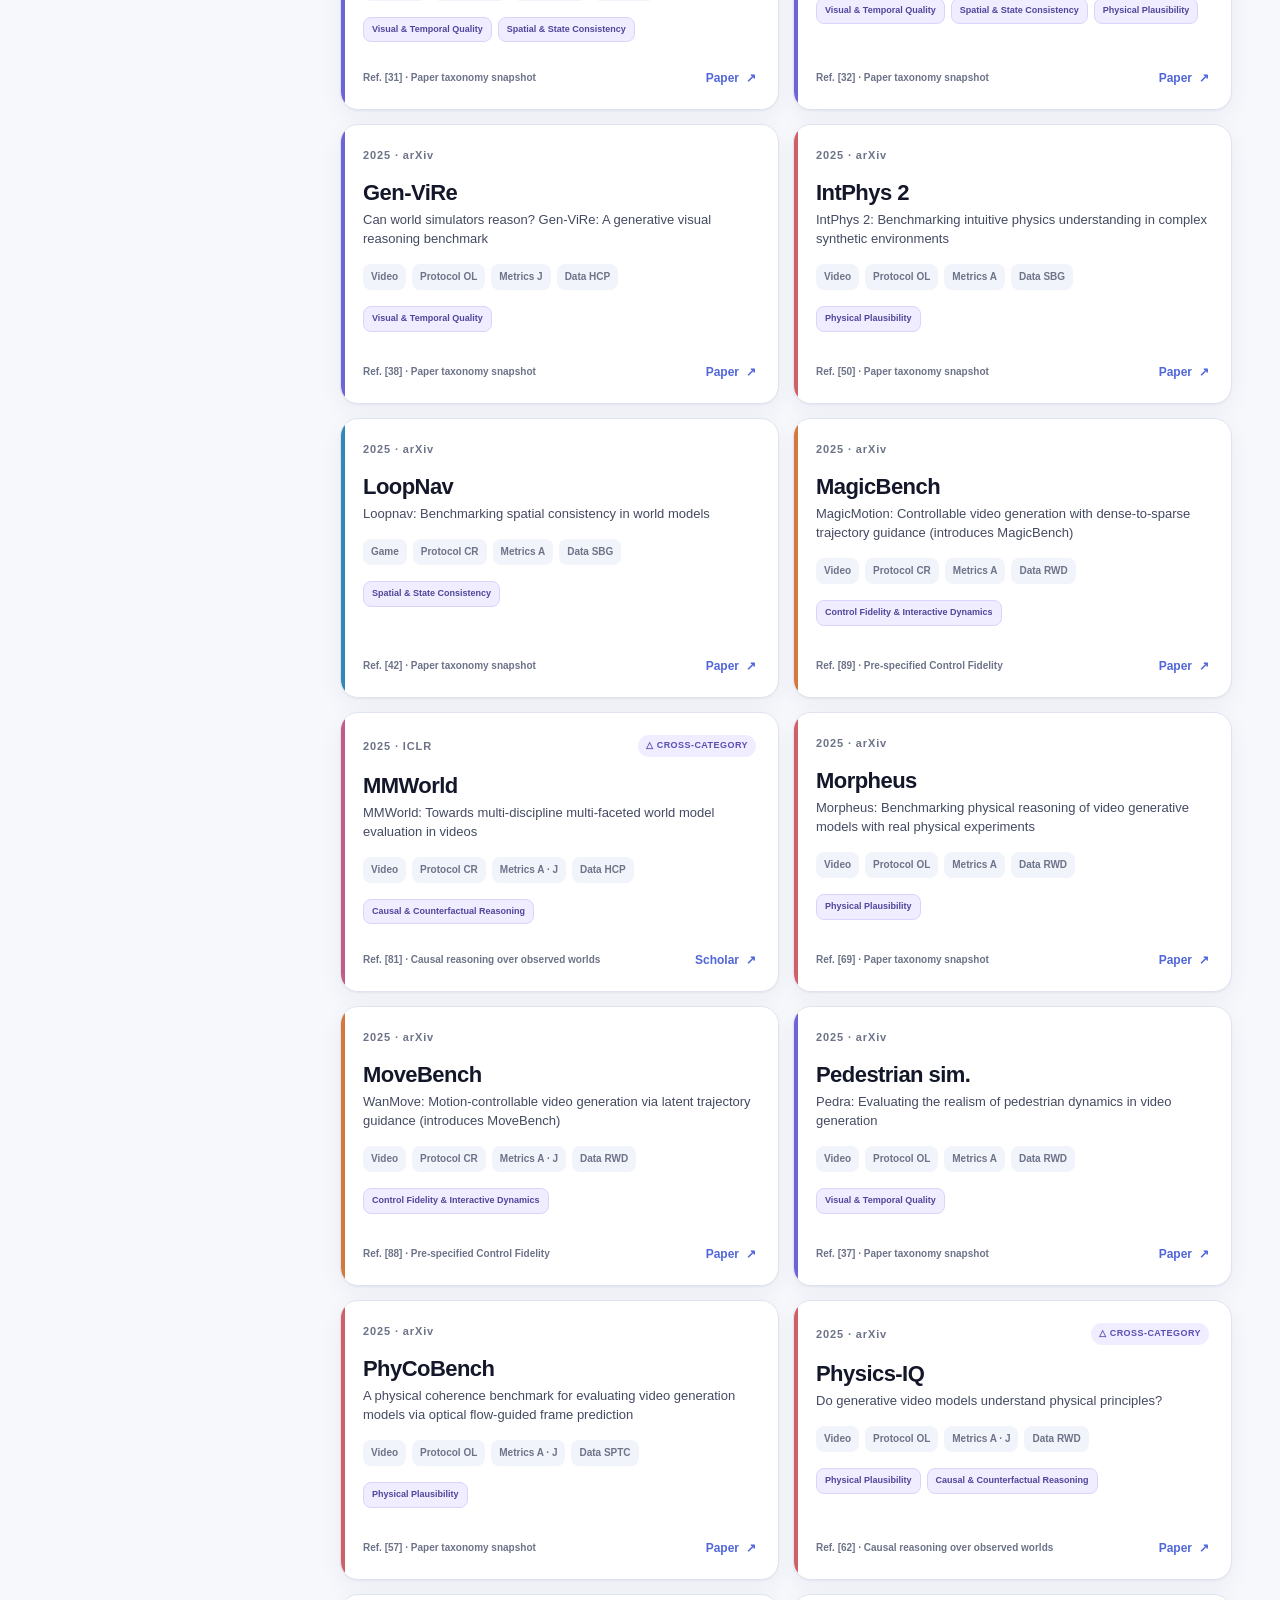
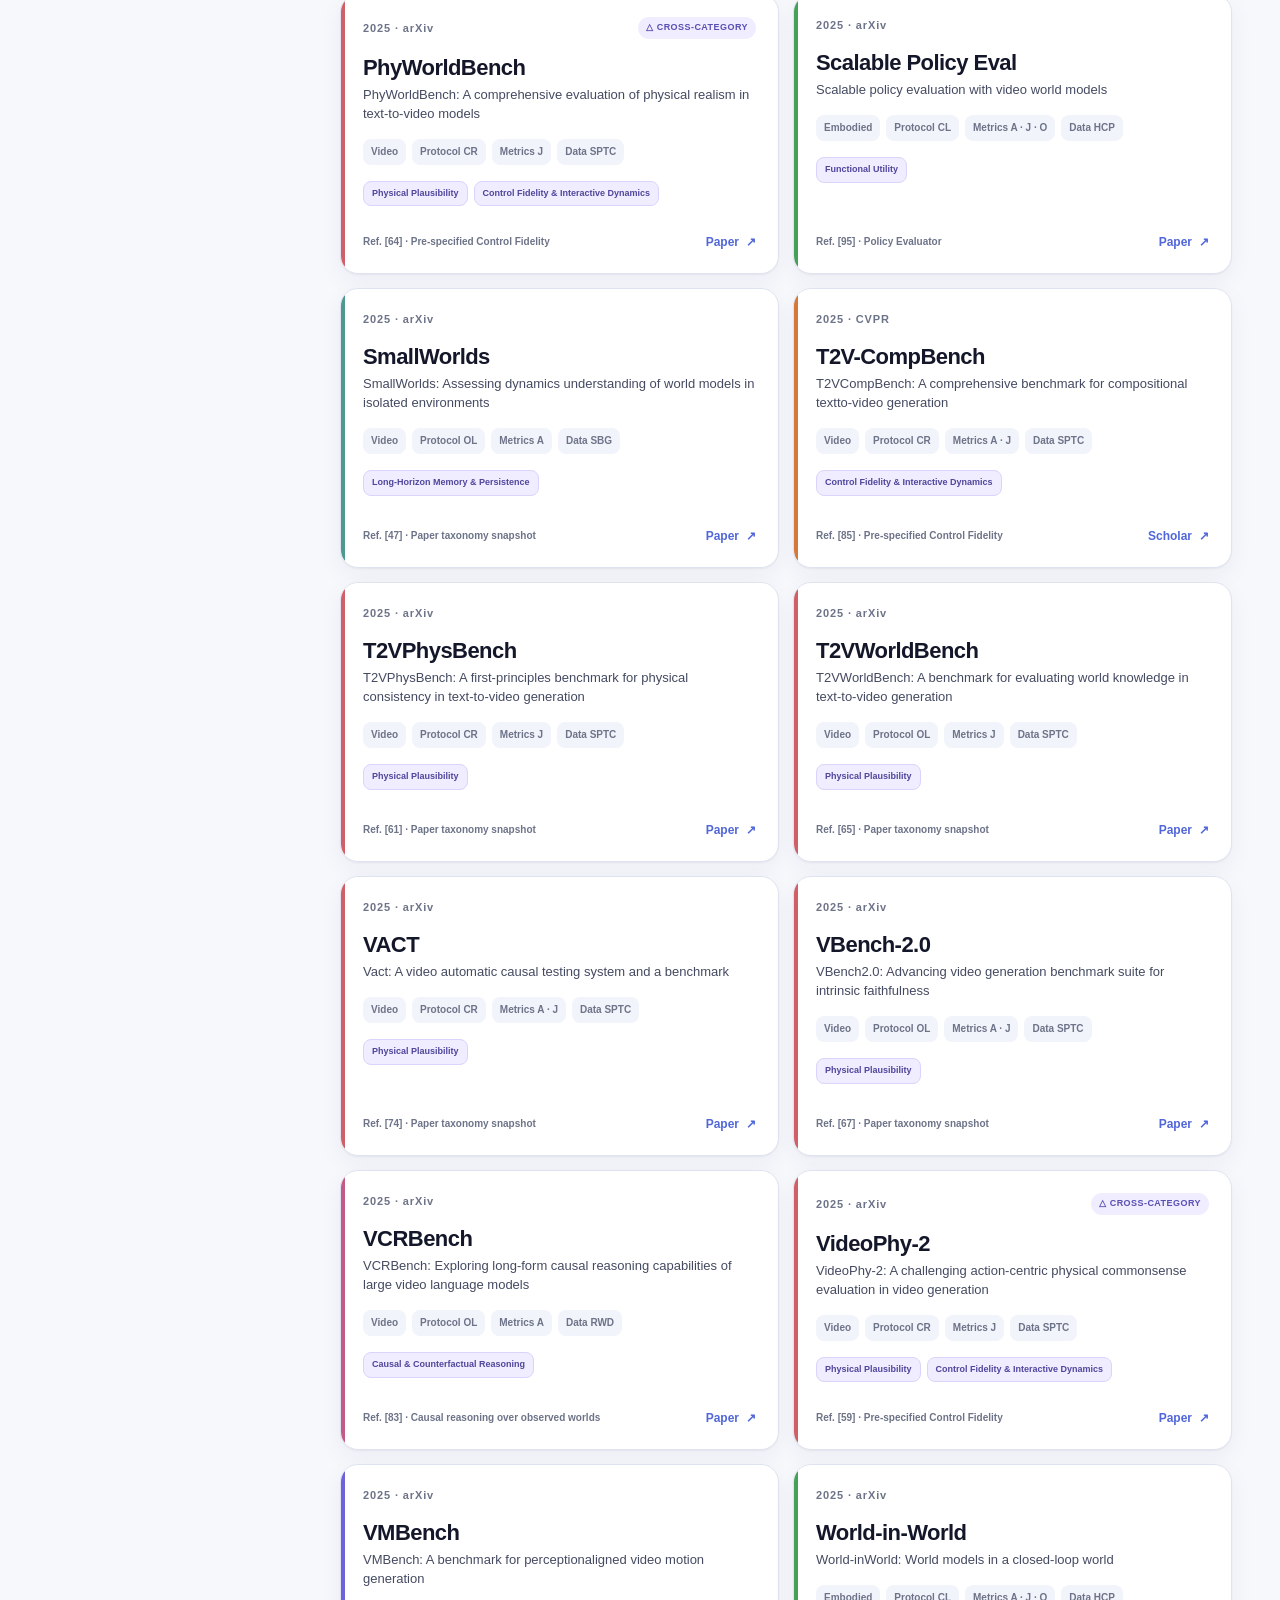
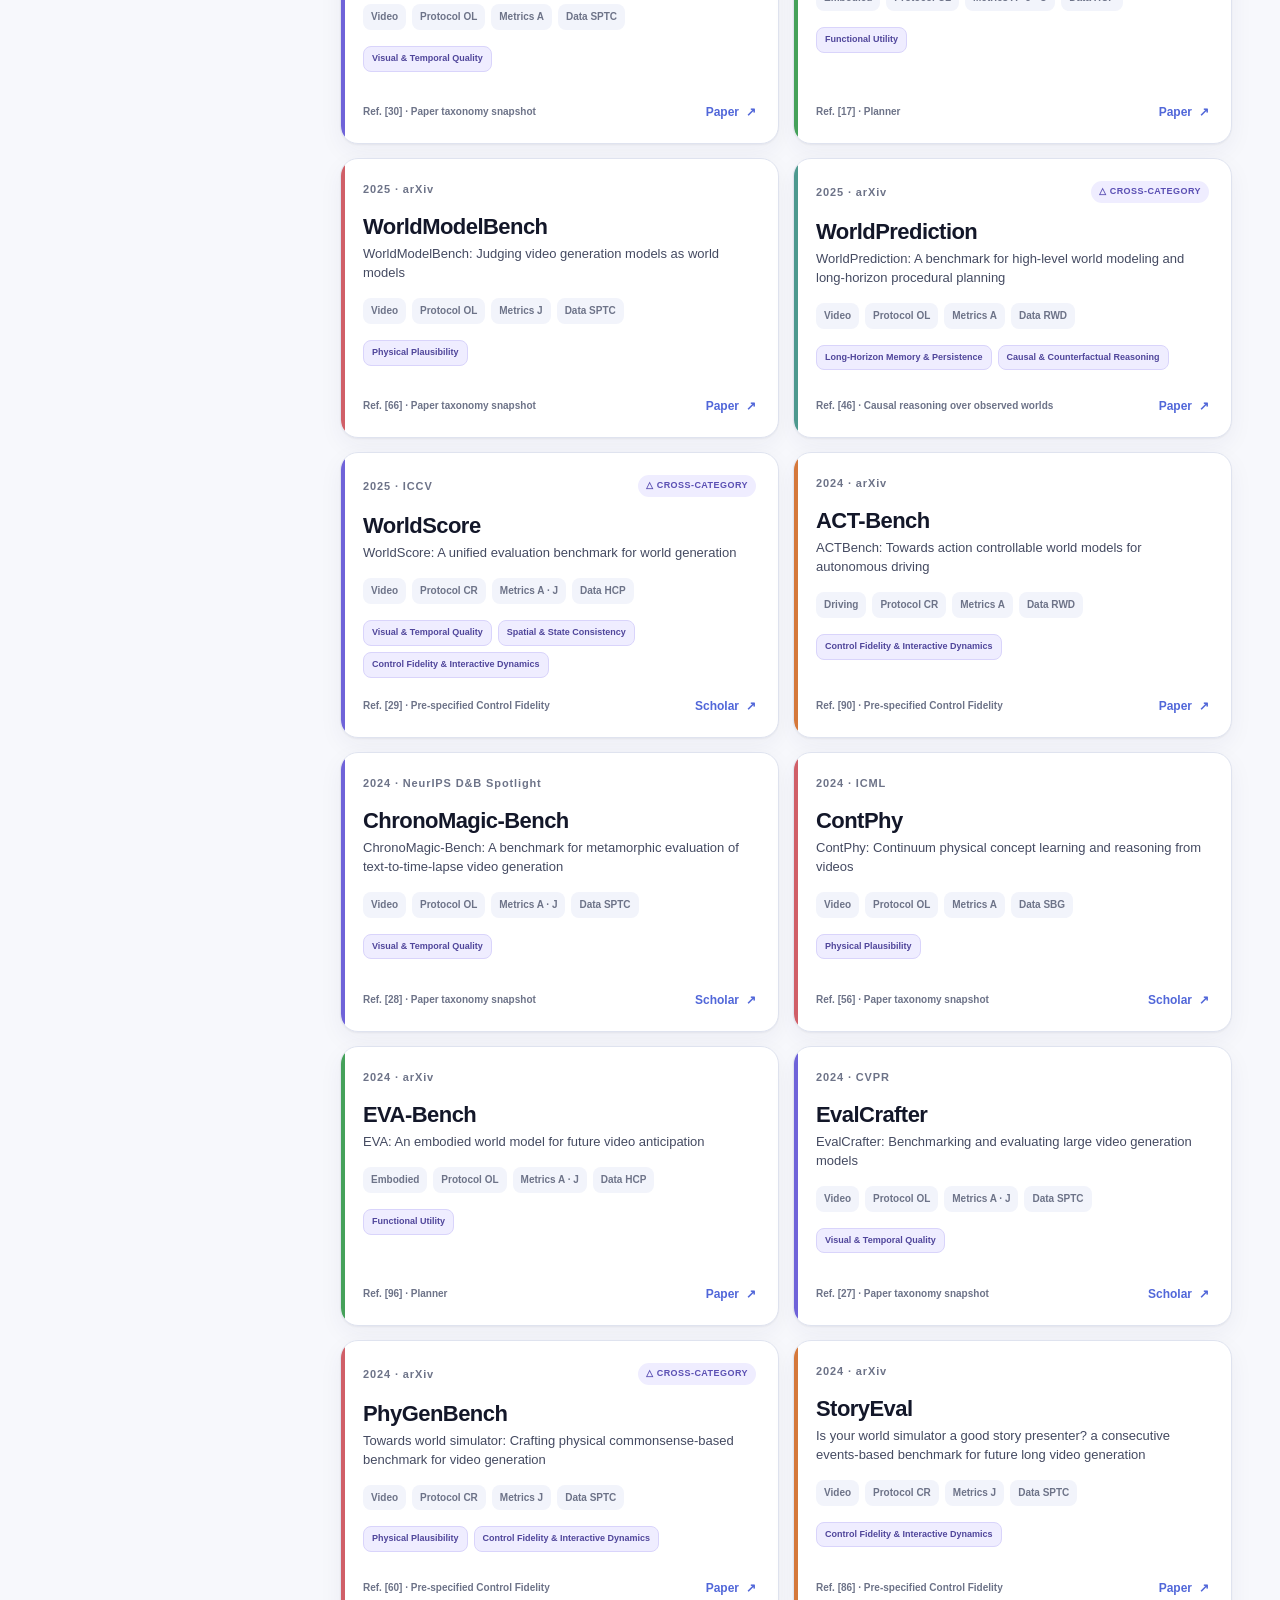
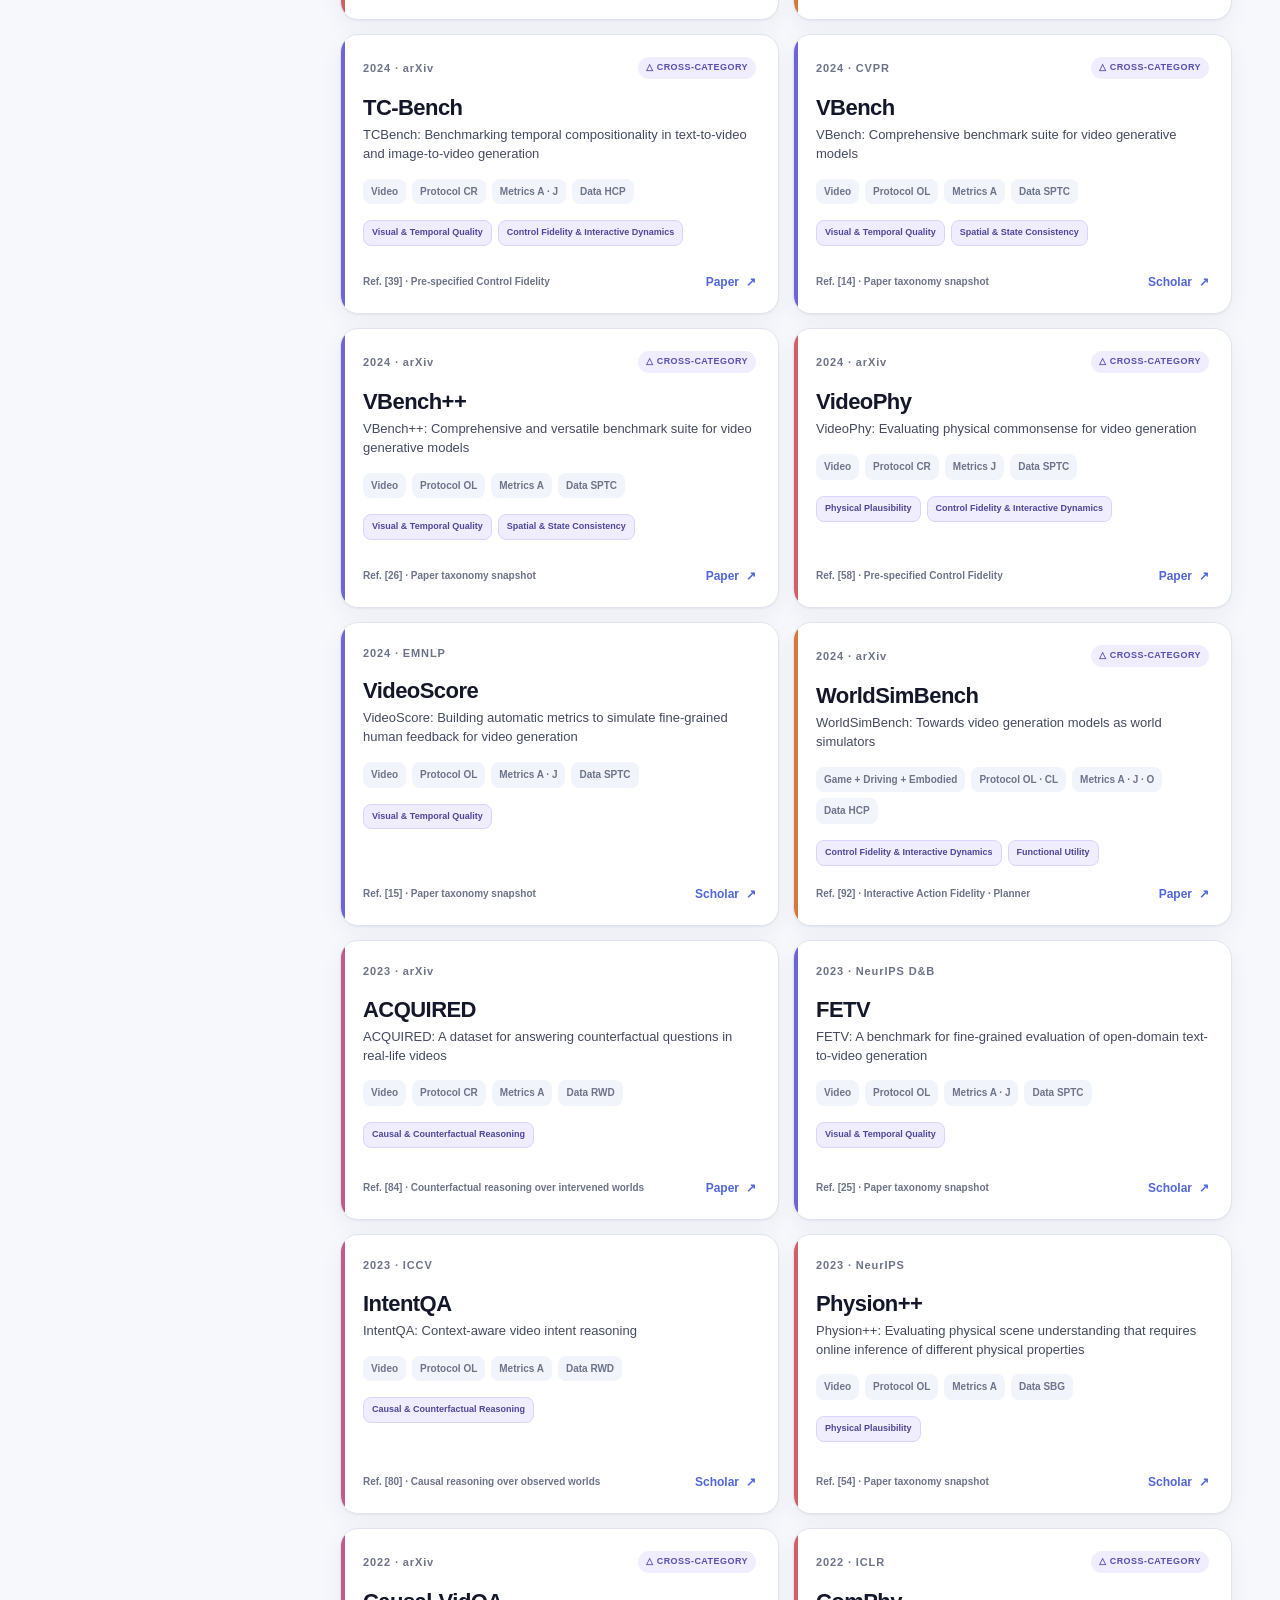
==== commit d2e6f01c: "Align project page with latest four-dimensional PDF" ====
--- a/docs/index.html
+++ b/docs/index.html
@@ -4,7 +4,7 @@
   <meta charset="utf-8">
   <meta name="viewport" content="width=device-width, initial-scale=1">
   <title>A Survey of Benchmarks for World Model Evaluation</title>
-  <meta name="description" content="An interactive project page and benchmark explorer for A Survey of Benchmarks for World Model Evaluation, organized by evaluation target, protocol, evidence, and data construction.">
+  <meta name="description" content="An interactive project page and benchmark explorer for A Survey of Benchmarks for World Model Evaluation, organized by Evaluation Target, Evaluation Protocol, Evaluation Metrics, and Evaluation Data.">
   <meta name="theme-color" content="#f8f9ff">
   <link rel="canonical" href="https://axbhb.github.io/world-model-evaluation-survey/">
   <link rel="icon" href="assets/favicon.svg" type="image/svg+xml">
@@ -12,12 +12,12 @@
   <meta property="og:type" content="website">
   <meta property="og:site_name" content="World Model Evaluation Survey">
   <meta property="og:title" content="A Survey of Benchmarks for World Model Evaluation">
-  <meta property="og:description" content="Explore 84 world-model benchmarks through the Target–Protocol–Evidence taxonomy.">
+  <meta property="og:description" content="Explore 84 world-model benchmarks through the Target–Protocol–Metrics–Data taxonomy.">
   <meta property="og:url" content="https://axbhb.github.io/world-model-evaluation-survey/">
   <meta property="og:image" content="https://axbhb.github.io/world-model-evaluation-survey/assets/social-preview.svg">
   <meta name="twitter:card" content="summary_large_image">
   <meta name="twitter:title" content="A Survey of Benchmarks for World Model Evaluation">
-  <meta name="twitter:description" content="An interactive benchmark-centric map of world-model evaluation.">
+  <meta name="twitter:description" content="An interactive benchmark-centric map of world-model evaluation across target, protocol, metrics, and data.">
   <meta name="twitter:image" content="https://axbhb.github.io/world-model-evaluation-survey/assets/social-preview.svg">
   <script type="application/ld+json">
   {
@@ -25,14 +25,14 @@
     "@type": "ScholarlyArticle",
     "name": "A Survey of Benchmarks for World Model Evaluation",
     "headline": "A Survey of Benchmarks for World Model Evaluation",
-    "description": "A benchmark-centric survey of world-model evaluation organized by evaluation target, protocol, evidence, and data construction.",
+    "description": "A benchmark-centric survey of world-model evaluation organized by Evaluation Target, Evaluation Protocol, Evaluation Metrics, and Evaluation Data.",
     "datePublished": "2026",
     "inLanguage": "en",
     "isAccessibleForFree": true,
     "url": "https://axbhb.github.io/world-model-evaluation-survey/",
     "image": "https://axbhb.github.io/world-model-evaluation-survey/assets/social-preview.svg",
     "author": {"@type": "Organization", "name": "Anonymous Authors"},
-    "keywords": ["world models", "benchmark evaluation", "video generation", "embodied AI", "interactive evaluation"]
+    "keywords": ["world models", "benchmark evaluation", "evaluation metrics", "evaluation data", "video generation", "embodied AI", "interactive evaluation"]
   }
   </script>
 </head>
@@ -65,20 +65,20 @@
         <div class="hero-copy">
           <p class="eyebrow">World Model Evaluation · 2018–2026</p>
           <h1 id="hero-title">A Survey of Benchmarks for<br><span>World Model Evaluation</span></h1>
-          <p class="hero-lead">A benchmark-centric view of <strong>what capability is evaluated</strong>, <strong>how the model is probed</strong>, and <strong>what evidence grounds the score</strong>.</p>
+          <p class="hero-lead">A benchmark-centric view of <strong>what capability is evaluated</strong>, <strong>how the model is evaluated</strong>, <strong>which metrics are used</strong>, and <strong>where the data come from</strong>.</p>
           <p class="authors">Anonymous Authors</p>
           <div class="hero-actions">
             <a class="button button-primary" href="https://github.com/axbhb/world-model-evaluation-survey/blob/main/Readme.md" target="_blank" rel="noreferrer">Benchmark list</a>
             <a class="button" href="#benchmarks">Explore benchmarks</a>
             <a class="button" href="https://github.com/axbhb/world-model-evaluation-survey" target="_blank" rel="noreferrer">GitHub</a>
           </div>
-          <div class="snapshot-note"><span class="status-dot"></span> Paper snapshot · corpus last checked July 2026</div>
-        </div>
-
-        <div class="hero-visual" aria-label="Target, protocol and evidence framework illustration">
-          <svg viewBox="0 0 680 530" role="img" aria-labelledby="hero-viz-title hero-viz-desc">
-            <title id="hero-viz-title">Three-dimensional taxonomy for world-model evaluation</title>
-            <desc id="hero-viz-desc">A world-model benchmark is connected to evaluation target, evaluation protocol, and evaluation evidence.</desc>
+          <div class="snapshot-note"><span class="status-dot"></span> Four-dimensional paper snapshot · corpus last checked July 2026</div>
+        </div>
+
+        <div class="hero-visual" aria-label="Target, protocol, metrics, and data framework illustration">
+          <svg viewBox="0 0 700 560" role="img" aria-labelledby="hero-viz-title hero-viz-desc">
+            <title id="hero-viz-title">Four-dimensional taxonomy for world-model evaluation</title>
+            <desc id="hero-viz-desc">A world-model benchmark is characterized by evaluation target, evaluation protocol, evaluation metrics, and evaluation data.</desc>
             <defs>
               <linearGradient id="coreGradient" x1="0" y1="0" x2="1" y2="1">
                 <stop offset="0" stop-color="#303b73"/>
@@ -89,45 +89,45 @@
               </filter>
             </defs>
             <g class="viz-lines" fill="none" stroke-linecap="round">
-              <path d="M340 264 C260 264 250 128 188 128"/>
-              <path d="M340 264 C260 264 250 264 188 264"/>
-              <path d="M340 264 C260 264 250 400 188 400"/>
-              <path d="M414 264 C490 264 503 170 548 170"/>
-              <path d="M414 264 C490 264 503 264 548 264"/>
-              <path d="M414 264 C490 264 503 358 548 358"/>
-            </g>
-            <g class="viz-node target-node" transform="translate(38 72)">
-              <rect width="180" height="112" rx="20"/>
-              <text x="22" y="36" class="viz-kicker">D1 · TARGET</text>
-              <text x="22" y="67" class="viz-title">What capability</text>
+              <path d="M284 270 C230 270 220 130 205 130"/>
+              <path d="M284 300 C230 300 220 430 205 430"/>
+              <path d="M416 270 C470 270 480 130 495 130"/>
+              <path d="M416 300 C470 300 480 430 495 430"/>
+            </g>
+            <g class="viz-node target-node" transform="translate(18 66)">
+              <rect width="210" height="128" rx="20"/>
+              <text x="22" y="34" class="viz-kicker">D1 · TARGET</text>
+              <text x="22" y="65" class="viz-title">What capability</text>
               <text x="22" y="91" class="viz-title">is evaluated?</text>
-            </g>
-            <g class="viz-node protocol-node" transform="translate(38 208)">
-              <rect width="180" height="112" rx="20"/>
-              <text x="22" y="36" class="viz-kicker">D2 · PROTOCOL</text>
-              <text x="22" y="67" class="viz-title">How is the</text>
-              <text x="22" y="91" class="viz-title">model probed?</text>
-            </g>
-            <g class="viz-node evidence-node" transform="translate(38 344)">
-              <rect width="180" height="112" rx="20"/>
-              <text x="22" y="36" class="viz-kicker">D3 · EVIDENCE</text>
-              <text x="22" y="67" class="viz-title">What grounds</text>
-              <text x="22" y="91" class="viz-title">the score?</text>
-            </g>
-            <g filter="url(#shadow)" transform="translate(286 206)">
-              <rect width="128" height="116" rx="28" fill="url(#coreGradient)"/>
-              <circle cx="64" cy="42" r="17" fill="#fff" fill-opacity=".14"/>
-              <path d="M52 42h24M64 30v24" stroke="#fff" stroke-width="3.5" stroke-linecap="round"/>
-              <text x="64" y="82" text-anchor="middle" class="core-title">Benchmark</text>
-              <text x="64" y="101" text-anchor="middle" class="core-sub">evaluation probe</text>
-            </g>
-            <g class="readout-node" transform="translate(500 126)"><rect width="142" height="88" rx="18"/><text x="18" y="33">Future states</text><text x="18" y="58">and rollouts</text></g>
-            <g class="readout-node" transform="translate(500 220)"><rect width="142" height="88" rx="18"/><text x="18" y="33">Scores, judges</text><text x="18" y="58">and references</text></g>
-            <g class="readout-node" transform="translate(500 314)"><rect width="142" height="88" rx="18"/><text x="18" y="33">Agent outcomes</text><text x="18" y="58">and utility</text></g>
-            <g class="data-ribbon" transform="translate(248 454)">
-              <rect width="320" height="50" rx="16"/>
-              <text x="160" y="21" text-anchor="middle">Supporting layer · Benchmark data construction</text>
-              <text x="160" y="38" text-anchor="middle">real · simulated · curated · hybrid</text>
+              <text x="22" y="112" class="viz-caption">7 target categories</text>
+            </g>
+            <g class="viz-node protocol-node" transform="translate(18 366)">
+              <rect width="210" height="128" rx="20"/>
+              <text x="22" y="34" class="viz-kicker">D2 · PROTOCOL</text>
+              <text x="22" y="65" class="viz-title">How is the model</text>
+              <text x="22" y="91" class="viz-title">evaluated?</text>
+              <text x="22" y="112" class="viz-caption">OL · CR · CL</text>
+            </g>
+            <g class="viz-node metrics-node" transform="translate(472 66)">
+              <rect width="210" height="128" rx="20"/>
+              <text x="22" y="34" class="viz-kicker">D3 · METRICS</text>
+              <text x="22" y="65" class="viz-title">Which metrics</text>
+              <text x="22" y="91" class="viz-title">are used?</text>
+              <text x="22" y="112" class="viz-caption">automatic · judge · outcome</text>
+            </g>
+            <g class="viz-node data-node" transform="translate(472 366)">
+              <rect width="210" height="128" rx="20"/>
+              <text x="22" y="34" class="viz-kicker">D4 · DATA</text>
+              <text x="22" y="65" class="viz-title">Where do the data</text>
+              <text x="22" y="91" class="viz-title">come from?</text>
+              <text x="22" y="112" class="viz-caption">real · simulated · curated · hybrid</text>
+            </g>
+            <g filter="url(#shadow)" transform="translate(284 218)">
+              <rect width="132" height="134" rx="28" fill="url(#coreGradient)"/>
+              <circle cx="66" cy="43" r="18" fill="#fff" fill-opacity=".14"/>
+              <path d="M54 43h24M66 31v24" stroke="#fff" stroke-width="3.5" stroke-linecap="round"/>
+              <text x="66" y="88" text-anchor="middle" class="core-title">Benchmark</text>
+              <text x="66" y="108" text-anchor="middle" class="core-sub">evaluation probe</text>
             </g>
           </svg>
         </div>
@@ -135,8 +135,9 @@
       <div class="stat-strip" aria-label="Survey statistics">
         <div><strong id="stat-total">84</strong><span>representative benchmarks</span></div>
         <div><strong>7</strong><span>evaluation targets</span></div>
-        <div><strong>3</strong><span>probing protocols</span></div>
-        <div><strong>3</strong><span>evidence families</span></div>
+        <div><strong>3</strong><span>evaluation protocols</span></div>
+        <div><strong>3</strong><span>metric families</span></div>
+        <div><strong>4</strong><span>evaluation data sources</span></div>
       </div>
     </section>
 
@@ -144,9 +145,9 @@
       <div class="section-heading split-heading">
         <div>
           <p class="eyebrow">Overview</p>
-          <h2>Evaluation claims need more than a single score.</h2>
-        </div>
-        <p>Two benchmarks can report strong performance while supporting very different claims. The survey separates the capability target, the probing protocol, and the scoring evidence so that benchmark results can be interpreted on comparable terms.</p>
+          <h2>Evaluation claims need four coordinates.</h2>
+        </div>
+        <p>Two benchmarks can report strong performance while supporting very different claims. The survey separates capability target, evaluation protocol, metric family, and data source so results can be interpreted on comparable terms.</p>
       </div>
       <div class="principle-grid">
         <article class="principle-card target-card">
@@ -161,11 +162,17 @@
           <p>Distinguishes open-loop prediction, controlled rollout, and closed-loop interaction.</p>
           <button class="text-action taxonomy-jump" data-scroll-target="taxonomy-protocols">View protocols <span>→</span></button>
         </article>
-        <article class="principle-card evidence-card">
+        <article class="principle-card metrics-card">
           <span class="card-index">03</span>
-          <h3>Evaluation Evidence</h3>
-          <p>Clarifies whether scores rely on automatic, judgment-based, or outcome-grounded evidence.</p>
-          <button class="text-action taxonomy-jump" data-scroll-target="taxonomy-evidence">View evidence <span>→</span></button>
+          <h3>Evaluation Metrics</h3>
+          <p>Distinguishes automatic, judge-based, and outcome-grounded metric families.</p>
+          <button class="text-action taxonomy-jump" data-scroll-target="taxonomy-metrics">View metrics <span>→</span></button>
+        </article>
+        <article class="principle-card data-card">
+          <span class="card-index">04</span>
+          <h3>Evaluation Data</h3>
+          <p>Identifies whether benchmark cases come from real collection, simulation, curation, or hybrid construction.</p>
+          <button class="text-action taxonomy-jump" data-scroll-target="taxonomy-data">View data sources <span>→</span></button>
         </article>
       </div>
     </section>
@@ -173,7 +180,7 @@
     <section class="section taxonomy-section" id="taxonomy">
       <div class="section-heading">
         <p class="eyebrow">Taxonomy</p>
-        <h2>Target × Protocol × Evidence</h2>
+        <h2>Target × Protocol × Metrics × Data</h2>
         <p>Click any taxonomy item or matrix cell to open the corresponding subset in the benchmark explorer.</p>
       </div>
 
@@ -183,12 +190,16 @@
           <div class="taxonomy-options" id="target-shortcuts"></div>
         </div>
         <div class="taxonomy-panel compact-panel" id="taxonomy-protocols">
-          <div class="panel-heading"><span class="dimension-dot protocol-dot"></span><div><small>D2 · Evaluation Protocol</small><h3>How is the model probed?</h3></div></div>
+          <div class="panel-heading"><span class="dimension-dot protocol-dot"></span><div><small>D2 · Evaluation Protocol</small><h3>How is the model evaluated?</h3></div></div>
           <div class="taxonomy-options" id="protocol-shortcuts"></div>
         </div>
-        <div class="taxonomy-panel compact-panel" id="taxonomy-evidence">
-          <div class="panel-heading"><span class="dimension-dot evidence-dot"></span><div><small>D3 · Evaluation Evidence</small><h3>What grounds the evaluation?</h3></div></div>
-          <div class="taxonomy-options" id="evidence-shortcuts"></div>
+        <div class="taxonomy-panel compact-panel" id="taxonomy-metrics">
+          <div class="panel-heading"><span class="dimension-dot metrics-dot"></span><div><small>D3 · Evaluation Metrics</small><h3>Which metrics are used?</h3></div></div>
+          <div class="taxonomy-options" id="metrics-shortcuts"></div>
+        </div>
+        <div class="taxonomy-panel compact-panel" id="taxonomy-data">
+          <div class="panel-heading"><span class="dimension-dot data-dot"></span><div><small>D4 · Evaluation Data</small><h3>Where do the data come from?</h3></div></div>
+          <div class="taxonomy-options" id="data-shortcuts"></div>
         </div>
       </div>
 
@@ -218,7 +229,7 @@
     <section class="section benchmark-section" id="benchmarks">
       <div class="section-heading split-heading benchmark-heading">
         <div><p class="eyebrow">Benchmark Explorer</p><h2>Browse the paper snapshot.</h2></div>
-        <p>Search and filter the 84 representative benchmarks coded in Tables 3–9 of the survey.</p>
+        <p>Search and filter the 84 representative benchmarks coded in Tables 3–9 of the latest four-dimensional survey draft.</p>
       </div>
 
       <div class="explorer-shell">
@@ -236,16 +247,16 @@
             <div class="filter-options" data-filter-group="protocols"></div>
           </div>
           <div class="filter-group">
-            <h3>Evidence</h3>
-            <div class="filter-options" data-filter-group="evidence"></div>
+            <h3>Metrics</h3>
+            <div class="filter-options" data-filter-group="metrics"></div>
           </div>
           <div class="filter-group">
             <h3>Domain</h3>
             <div class="filter-options" data-filter-group="domains"></div>
           </div>
           <div class="filter-group">
-            <h3>Data construction</h3>
-            <div class="filter-options" data-filter-group="dataConstruction"></div>
+            <h3>Evaluation data</h3>
+            <div class="filter-options" data-filter-group="evaluationData"></div>
           </div>
           <button id="clear-filters" class="button filter-clear" type="button">Clear all filters</button>
         </aside>
@@ -280,20 +291,20 @@
         <article>
           <span class="community-icon" aria-hidden="true">＋</span>
           <h3>Suggest a benchmark</h3>
-          <p>Share a paper, benchmark suite, project page, and your suggested Target–Protocol–Evidence coding.</p>
-          <a href="https://github.com/axbhb/world-model-evaluation-survey/issues/new?title=Benchmark%20suggestion%3A%20&body=Benchmark%20name%3A%0APaper%20URL%3A%0ACode%20URL%3A%0ASuggested%20target%3A%0ASuggested%20protocol%3A%0ASuggested%20evidence%3A%0A" target="_blank" rel="noreferrer">Open a suggestion <span>↗</span></a>
+          <p>Share a paper, benchmark suite, project page, and your suggested Target–Protocol–Metrics–Data coding.</p>
+          <a href="https://github.com/axbhb/world-model-evaluation-survey/issues/new?title=Benchmark%20suggestion%3A%20&body=Benchmark%20name%3A%0APaper%20URL%3A%0ACode%20URL%3A%0ASuggested%20target%3A%0ASuggested%20protocol%3A%0ASuggested%20metrics%3A%0ASuggested%20data%20source%3A%0A" target="_blank" rel="noreferrer">Open a suggestion <span>↗</span></a>
         </article>
         <article>
           <span class="community-icon" aria-hidden="true">✓</span>
           <h3>Correct metadata</h3>
-          <p>Flag an incorrect year, domain, protocol, evidence type, data source, title, or link.</p>
+          <p>Flag an incorrect year, domain, protocol, metric family, data source, title, category, or link.</p>
           <a href="https://github.com/axbhb/world-model-evaluation-survey/issues/new?title=Metadata%20correction%3A%20&body=Benchmark%3A%0AField%20to%20correct%3A%0ACurrent%20value%3A%0AProposed%20value%3A%0ASource%3A%0A" target="_blank" rel="noreferrer">Report a correction <span>↗</span></a>
         </article>
         <article>
           <span class="community-icon" aria-hidden="true">⌘</span>
           <h3>Reuse the taxonomy</h3>
-          <p>The repository provides the benchmark list and a machine-readable snapshot for downstream analysis.</p>
-          <a href="assets/benchmarks.json" target="_blank">Open benchmark JSON <span>↗</span></a>
+          <p>Download a normalized, machine-readable snapshot aligned with the latest four-dimensional PDF.</p>
+          <button id="download-json" class="community-action" type="button">Download aligned JSON <span>↓</span></button>
         </article>
       </div>
     </section>
@@ -319,8 +330,8 @@
   </main>
 
   <footer class="site-footer">
-    <div><strong>A Survey of Benchmarks for World Model Evaluation</strong><span>Benchmark-centric · diagnostic · reproducible</span></div>
-    <div class="footer-links"><a href="#top">Back to top</a><a href="https://github.com/axbhb/world-model-evaluation-survey/blob/main/Readme.md" target="_blank" rel="noreferrer">Benchmark list</a><a href="https://github.com/axbhb/world-model-evaluation-survey" target="_blank" rel="noreferrer">GitHub</a></div>
+    <div><strong>A Survey of Benchmarks for World Model Evaluation</strong><span>Target · Protocol · Metrics · Data</span></div>
+    <div class="footer-links"><a href="#top">Back to top</a><a href="https://github.com/axbhb/world-model-evaluation-survey/blob/main/Readme.md" target="_blank" rel="noreferrer">Benchmark list</a><a href="assets/benchmarks.json" target="_blank">Data manifest</a><a href="https://github.com/axbhb/world-model-evaluation-survey" target="_blank" rel="noreferrer">GitHub</a></div>
   </footer>
 
   <script src="assets/app.js" defer></script>
--- a/docs/assets/styles.css
+++ b/docs/assets/styles.css
@@ -0,0 +1,6 @@
+@import url("styles/part-1.css");
+@import url("styles/part-2.css");
+@import url("styles/part-3.css");
+@import url("styles/part-4.css");
+@import url("styles/part-5.css");
+@import url("styles/latest.css");
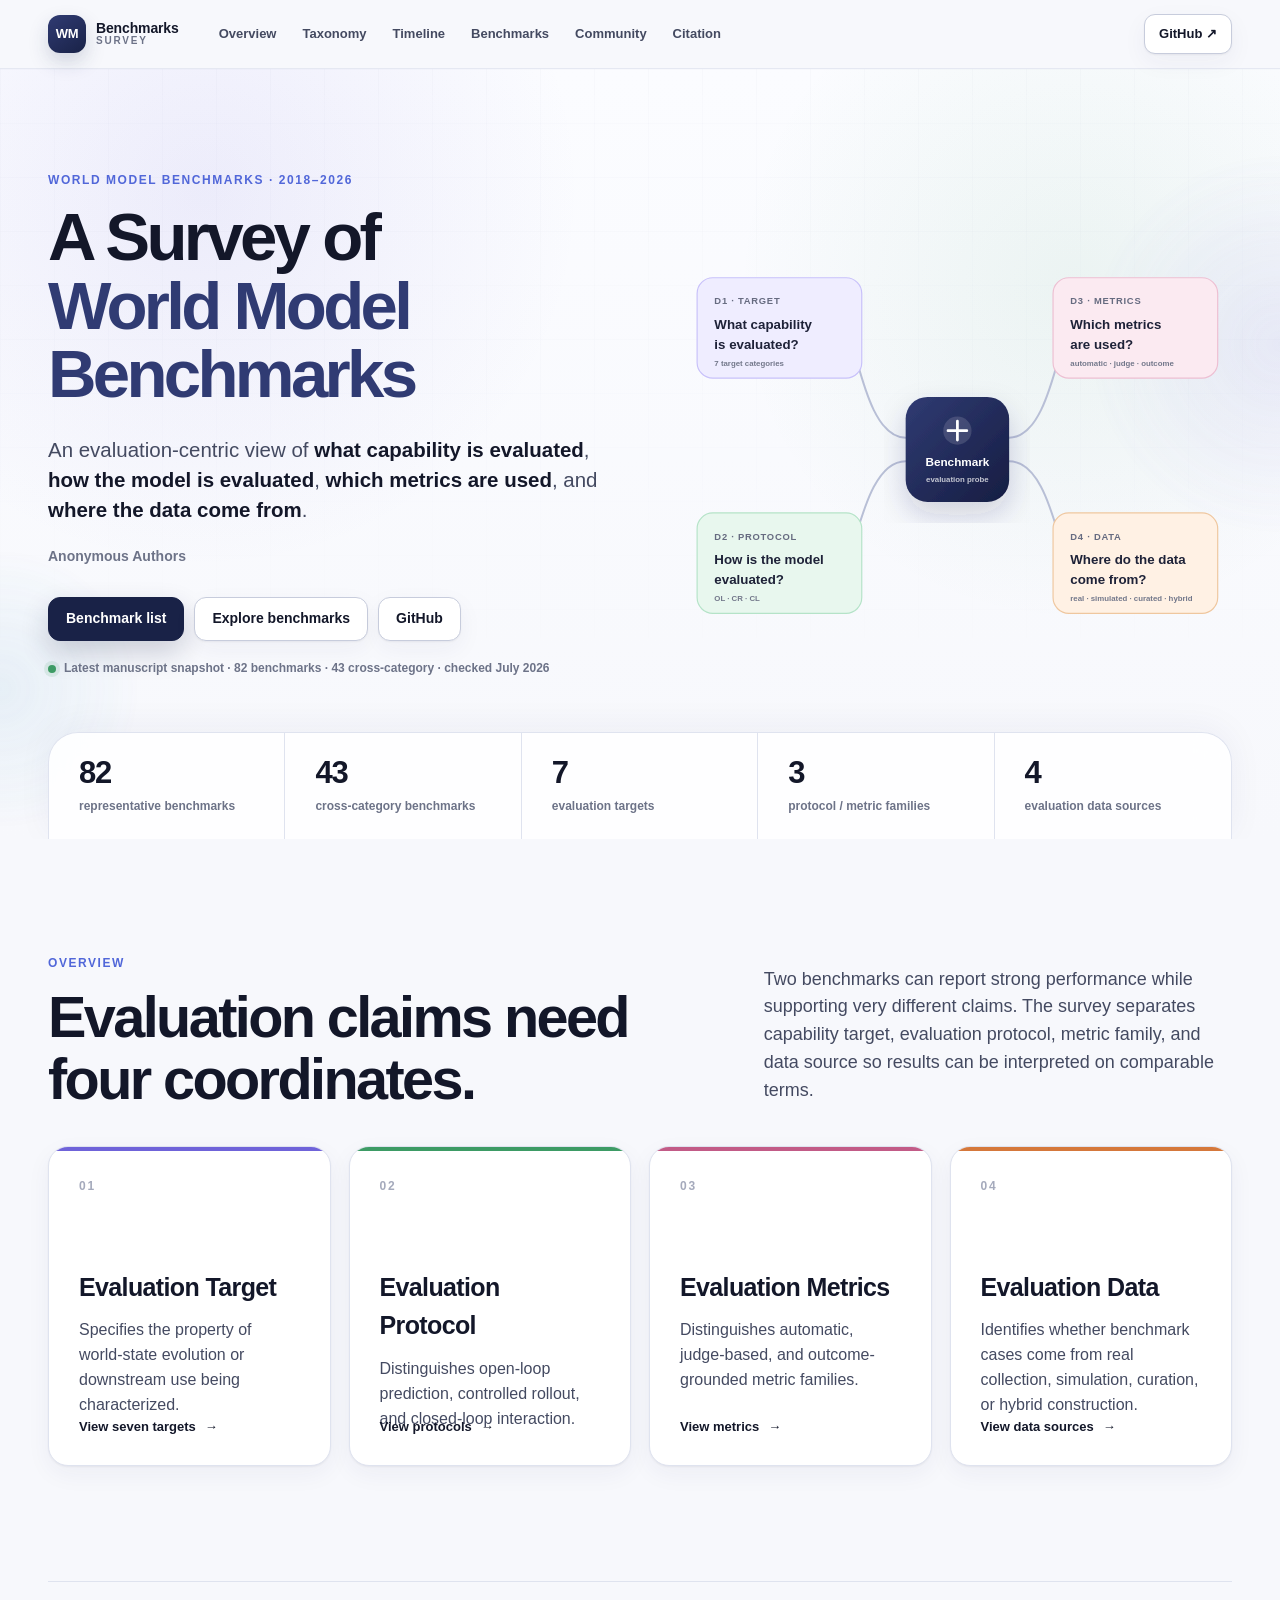
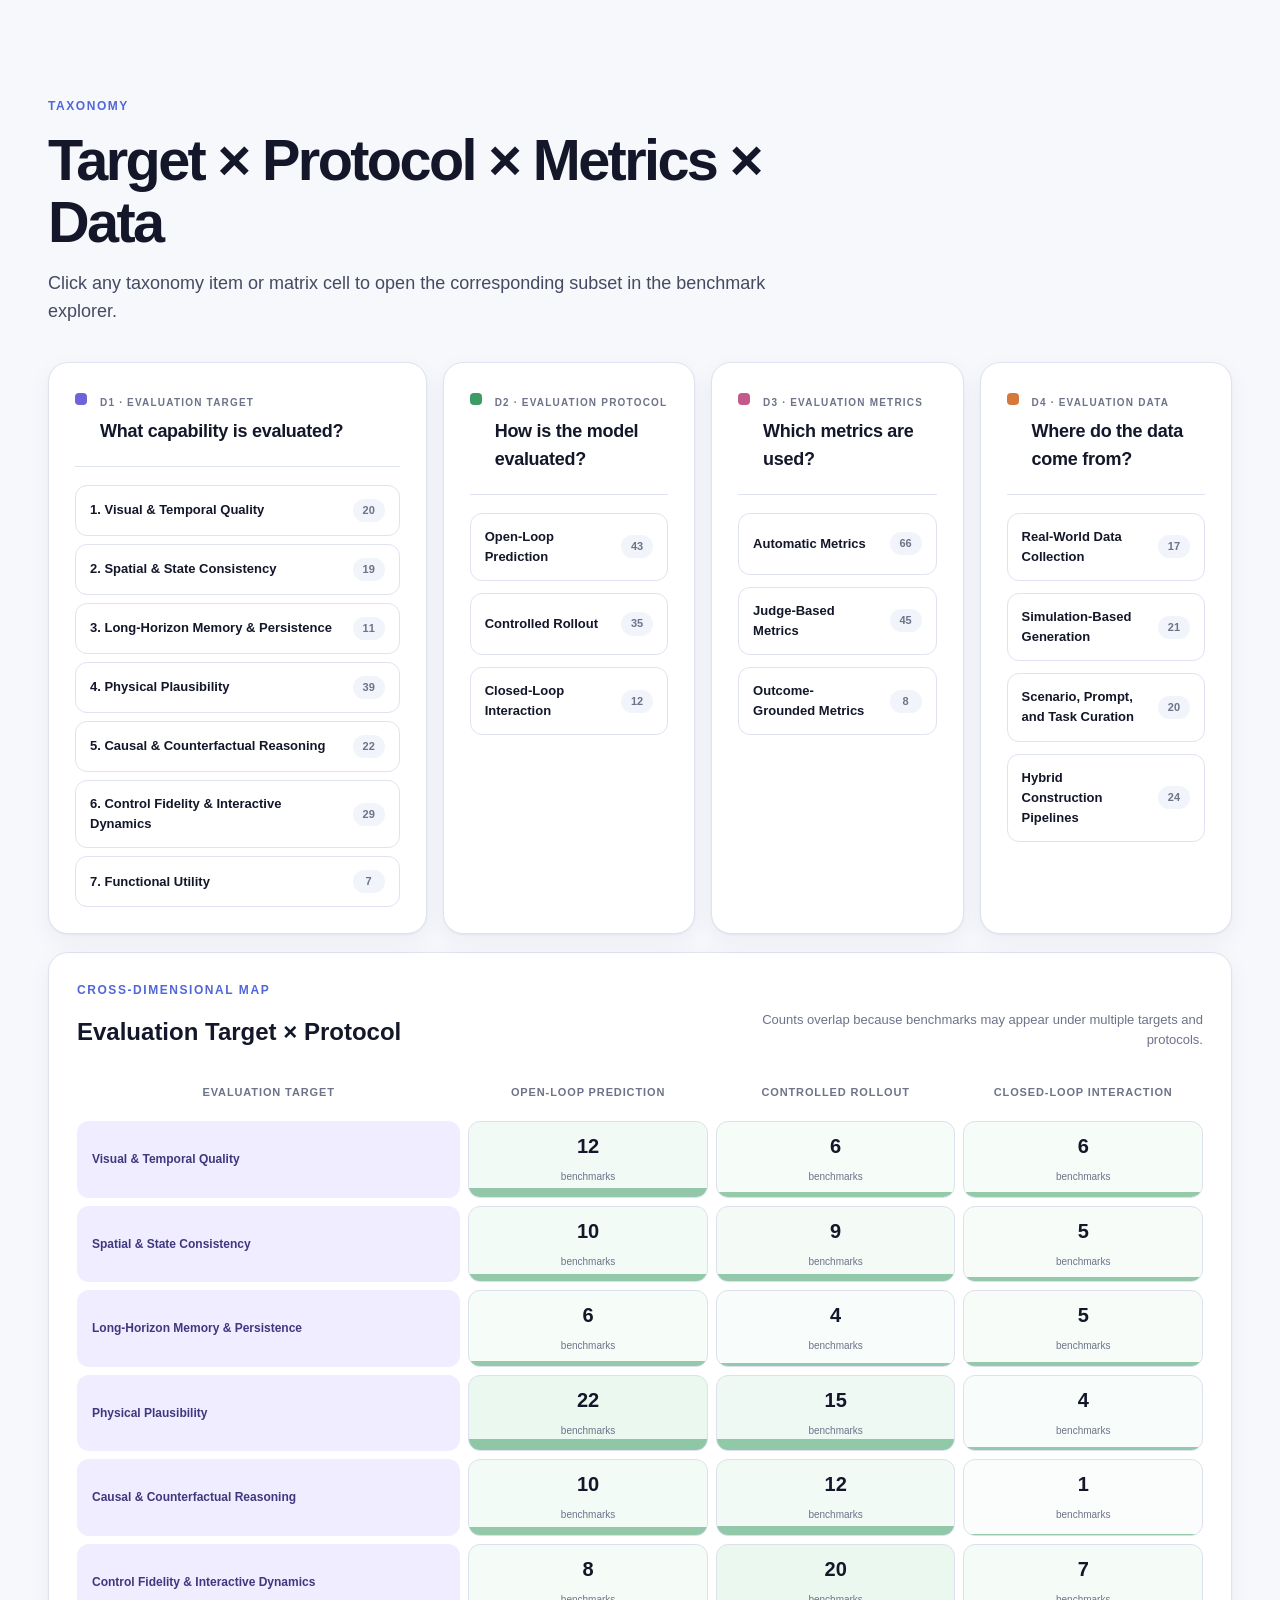
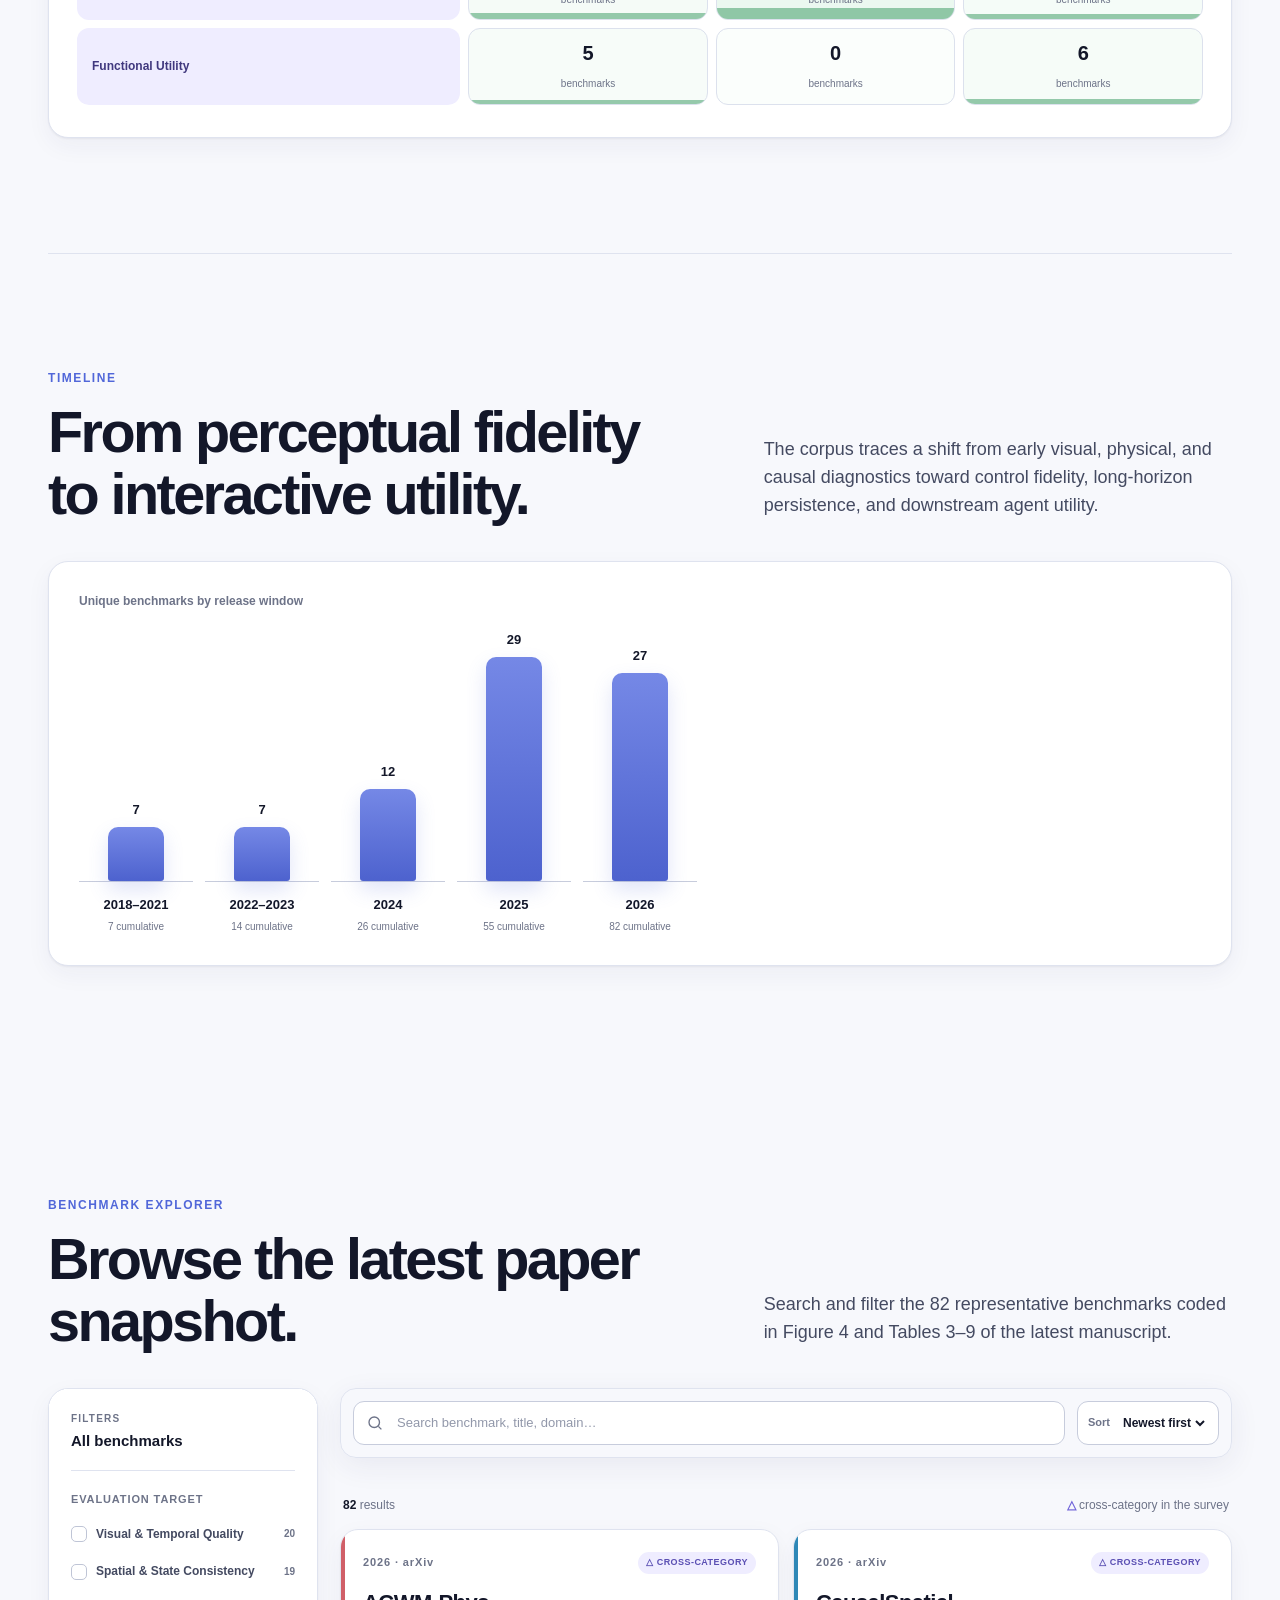
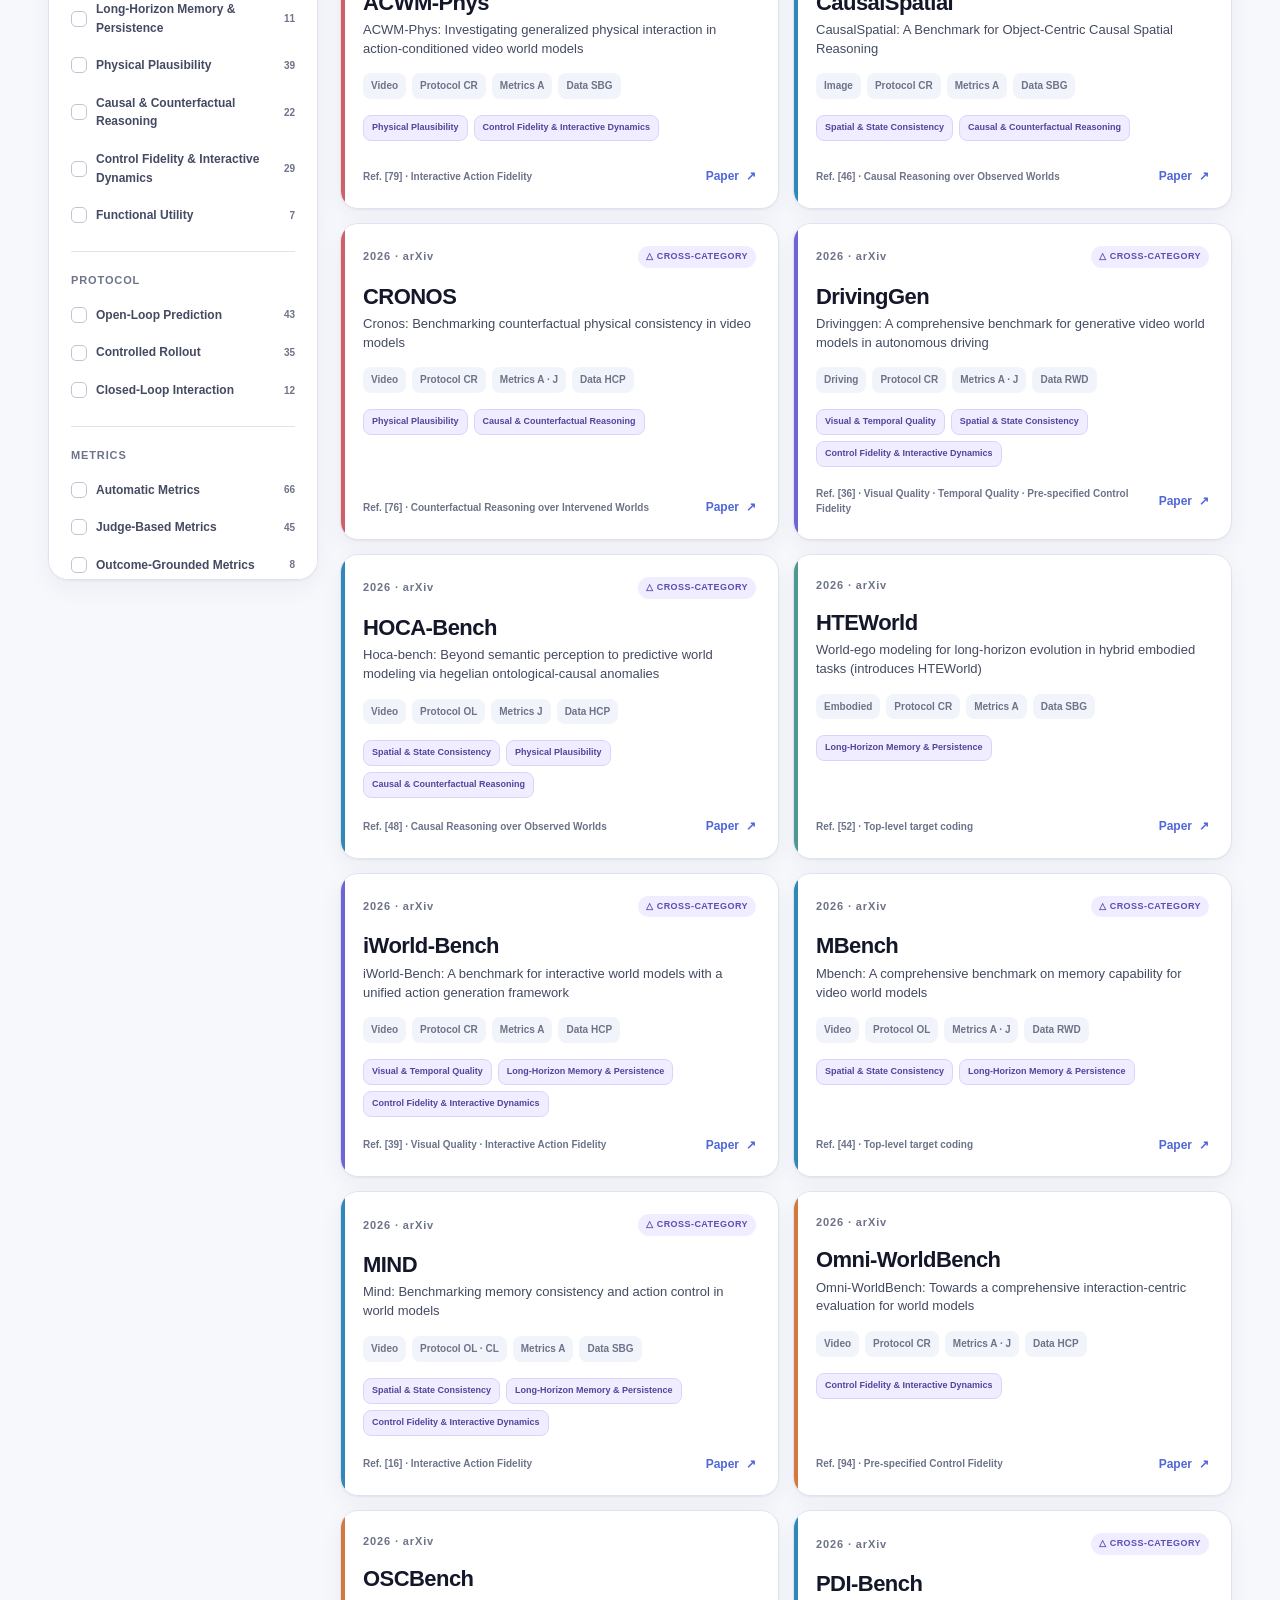
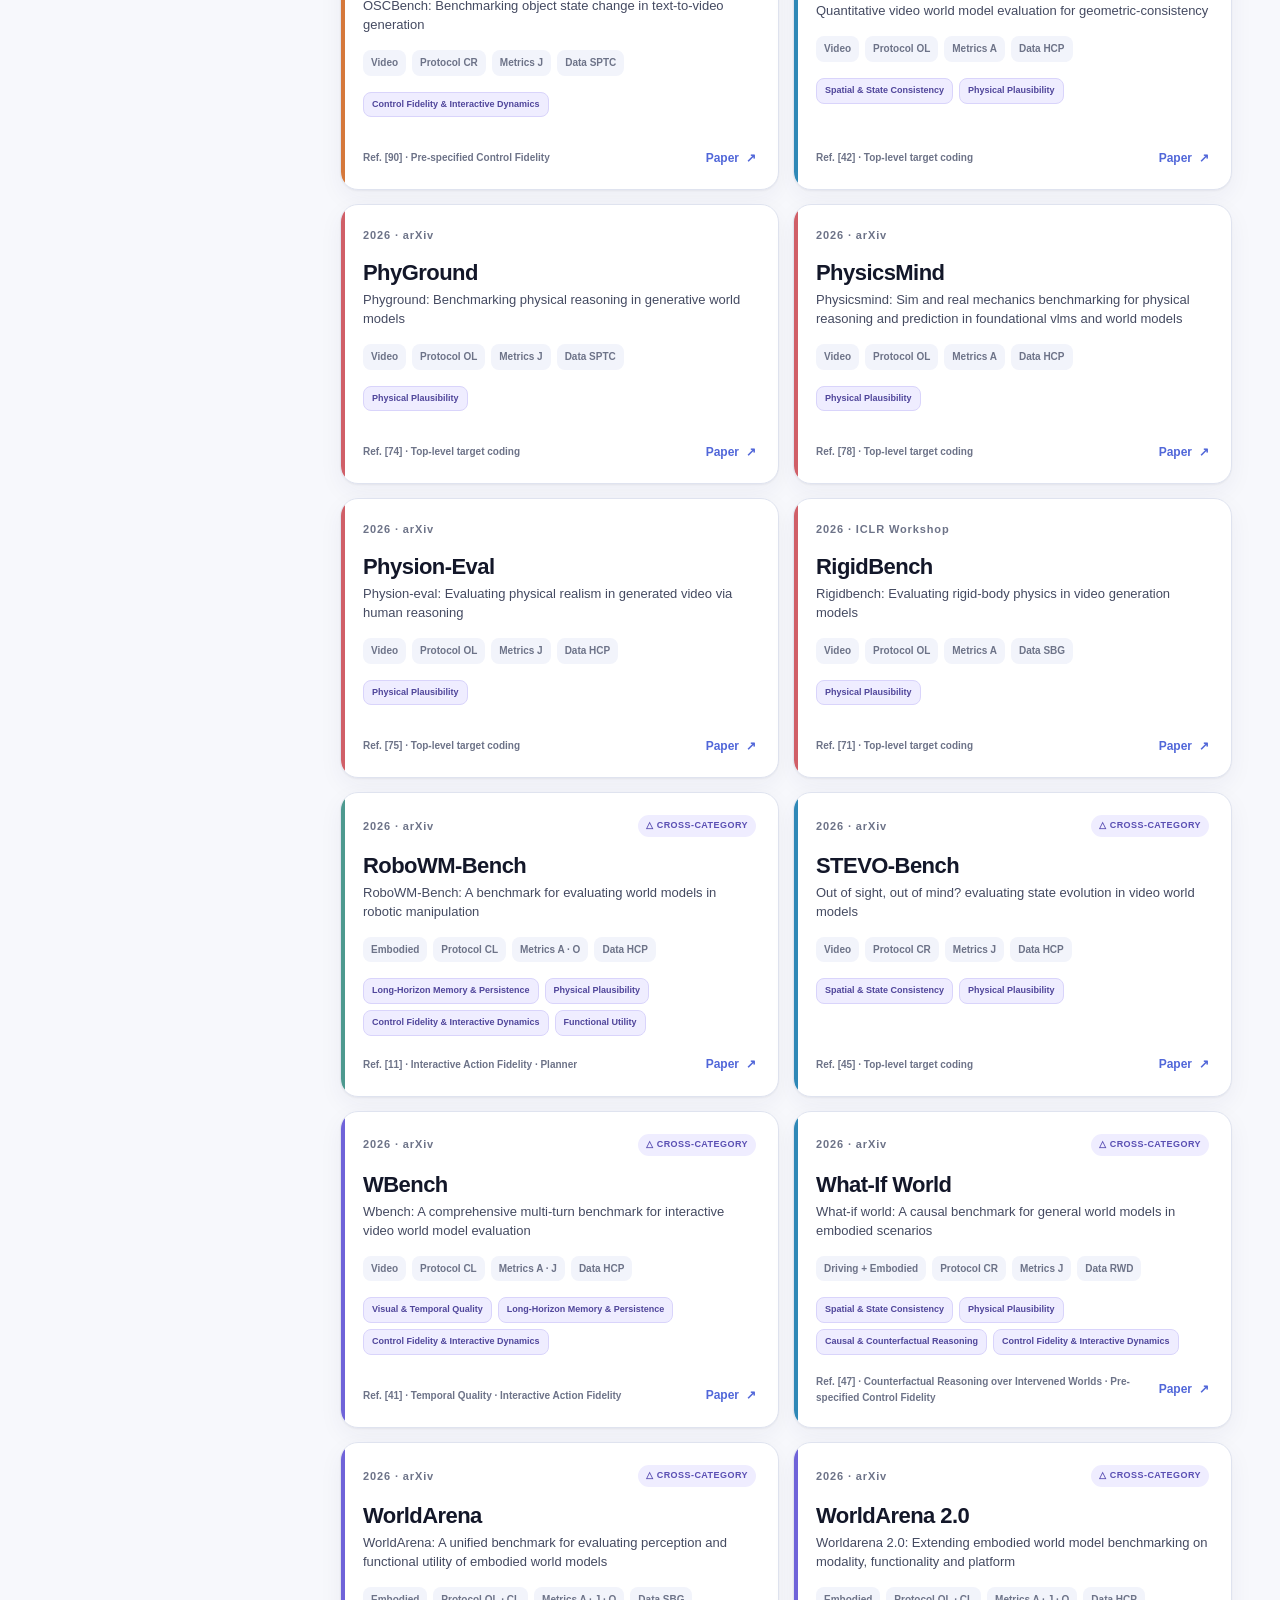
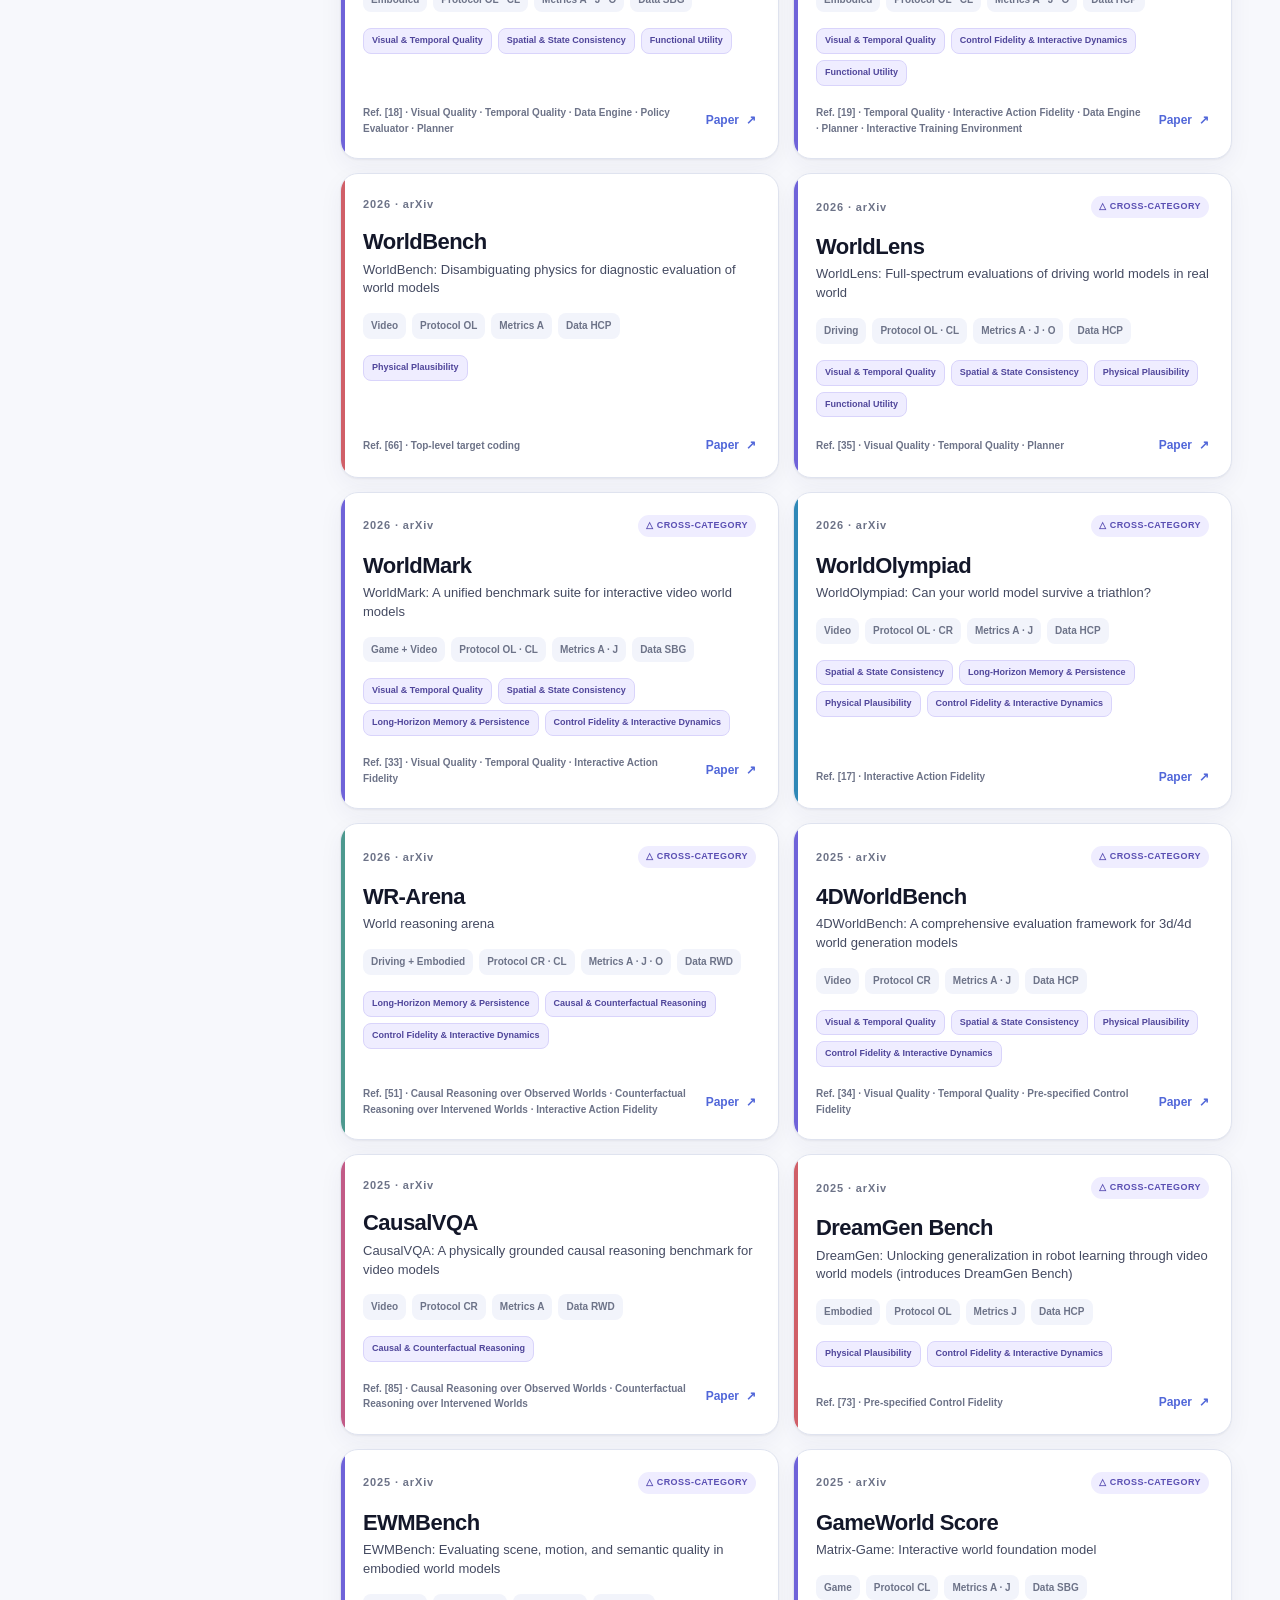
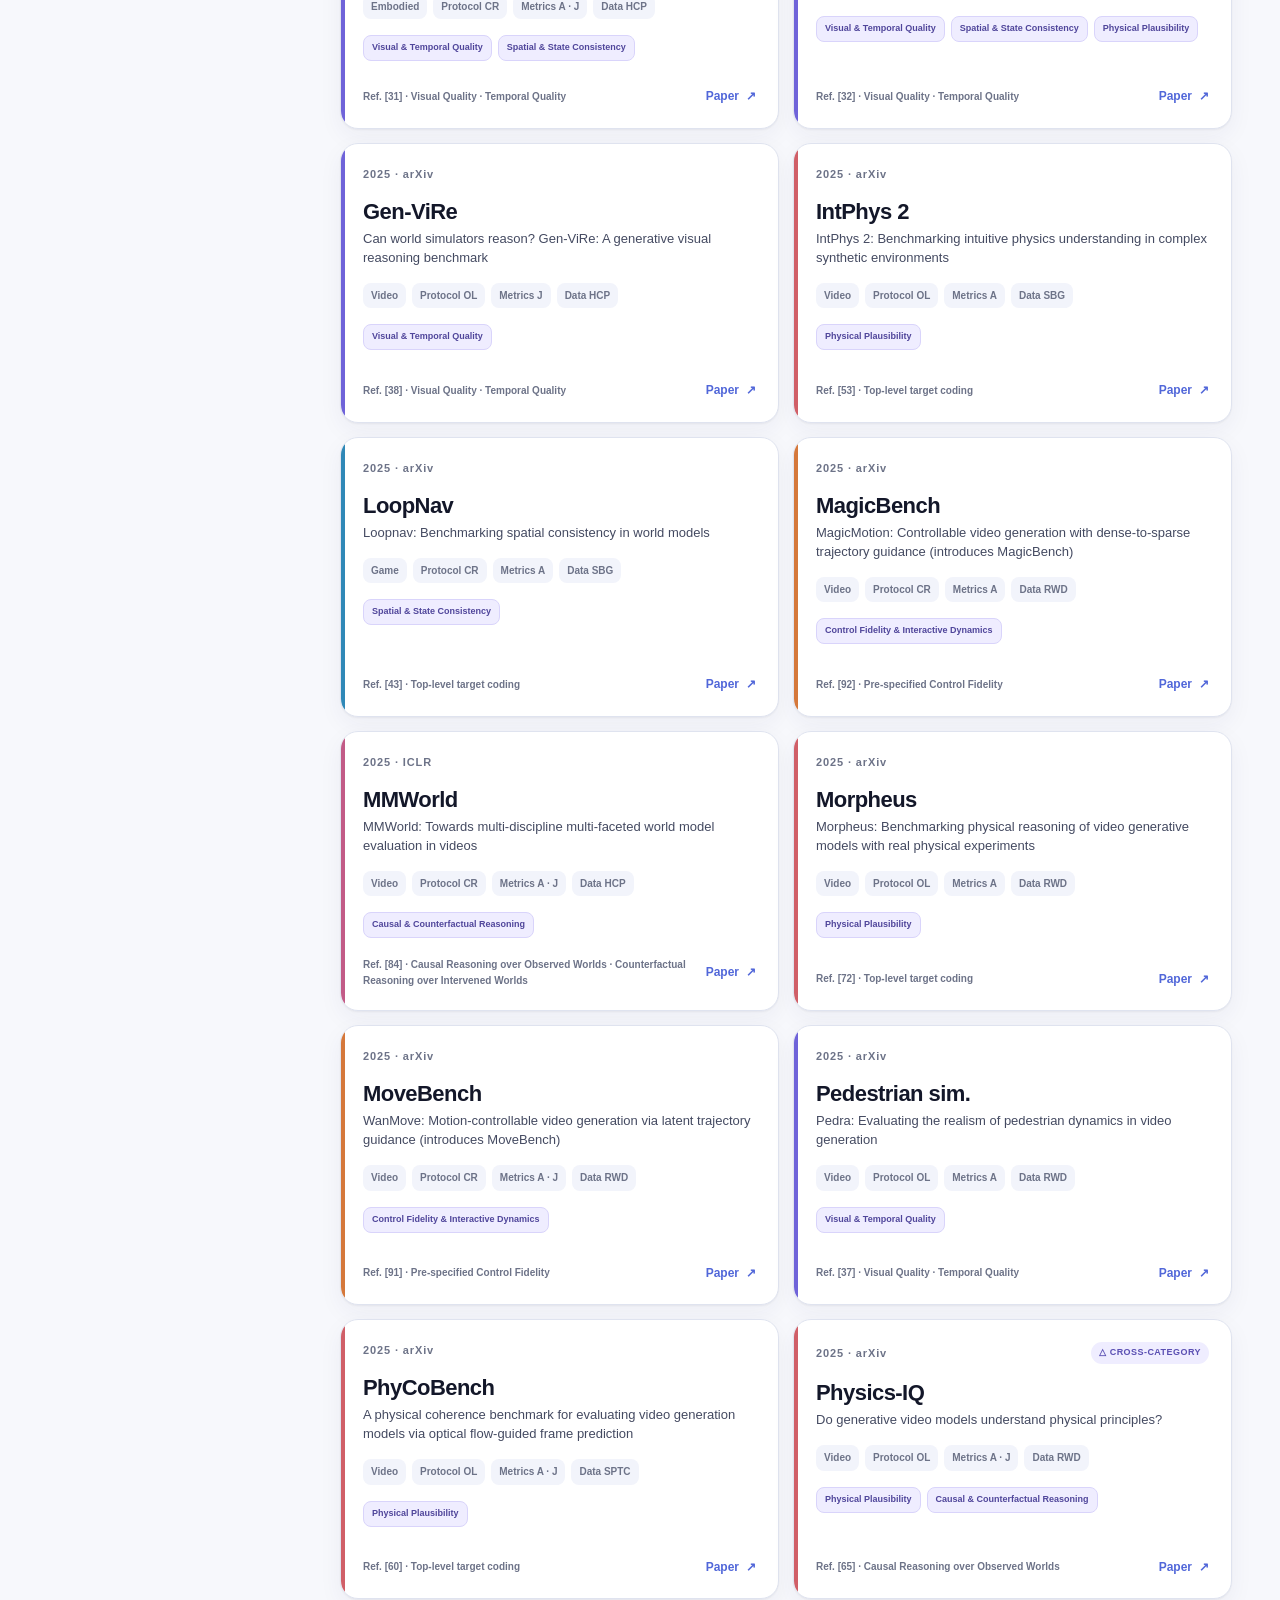
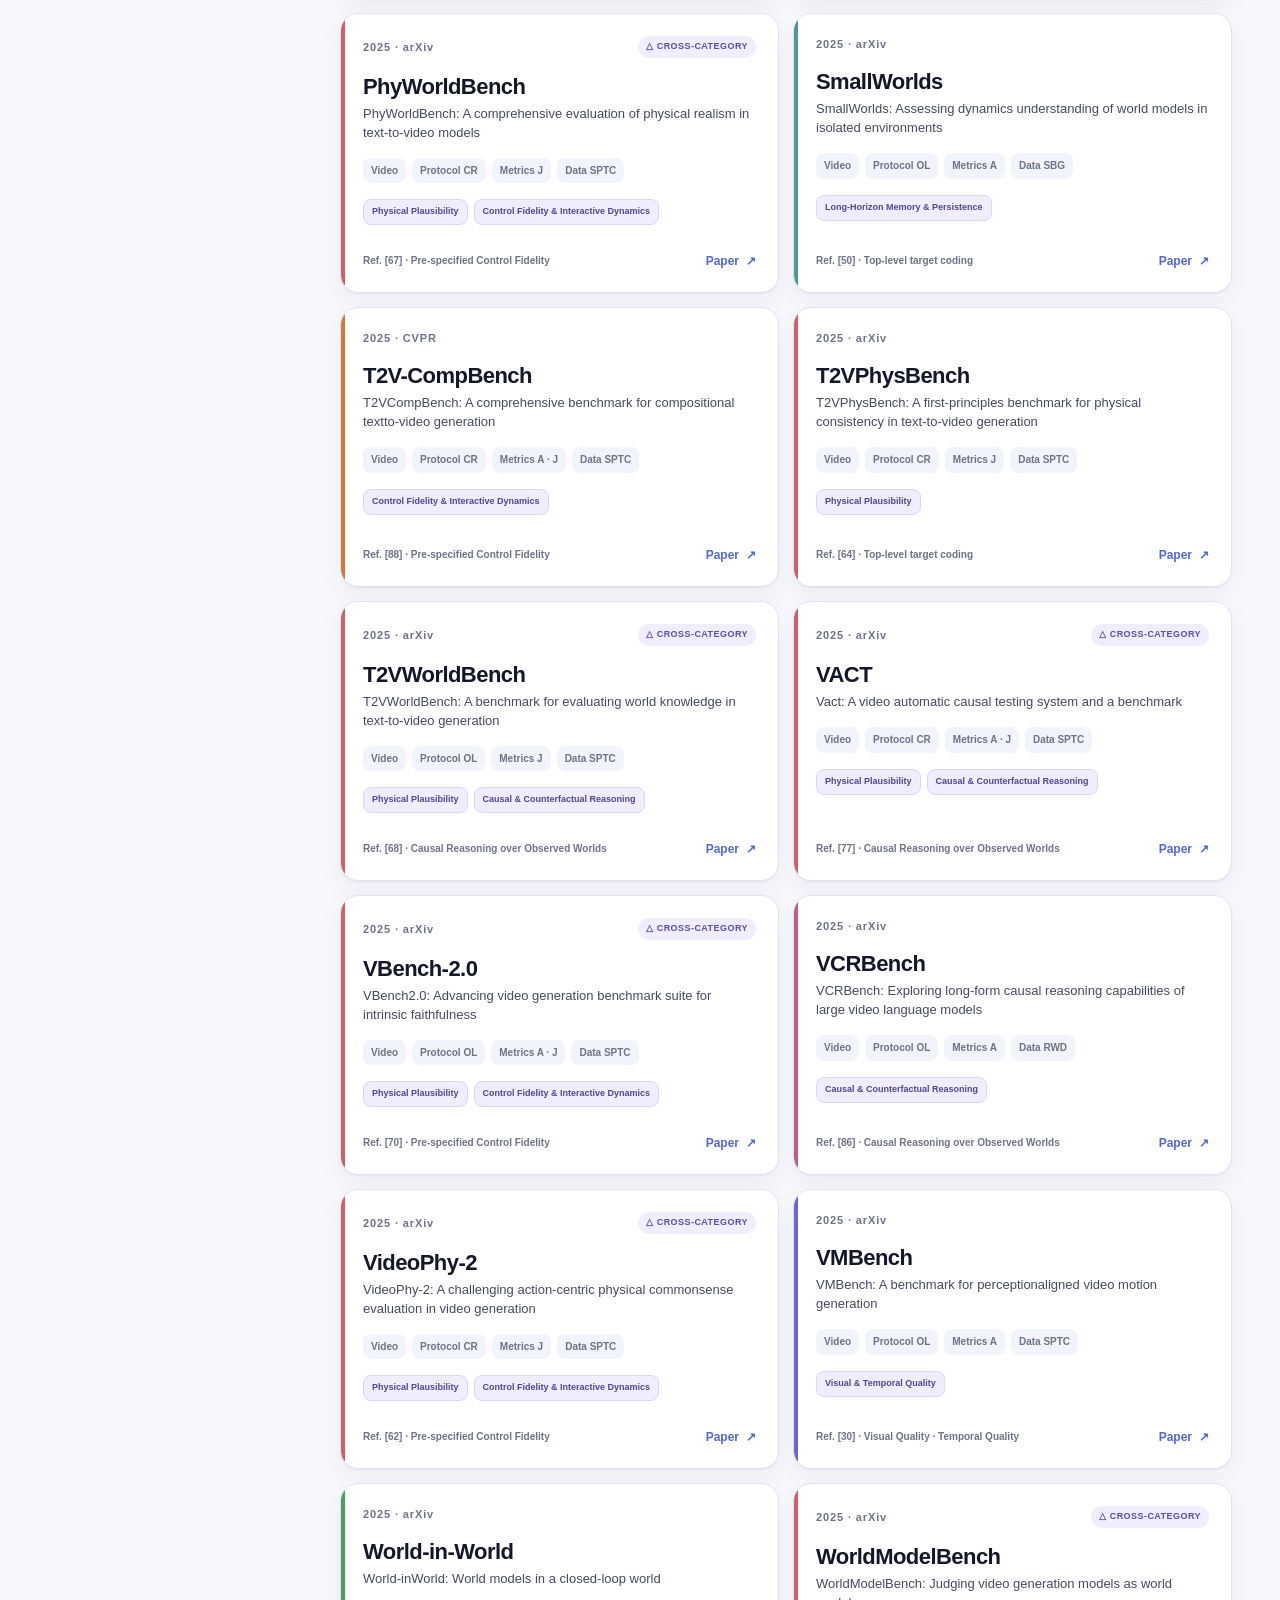
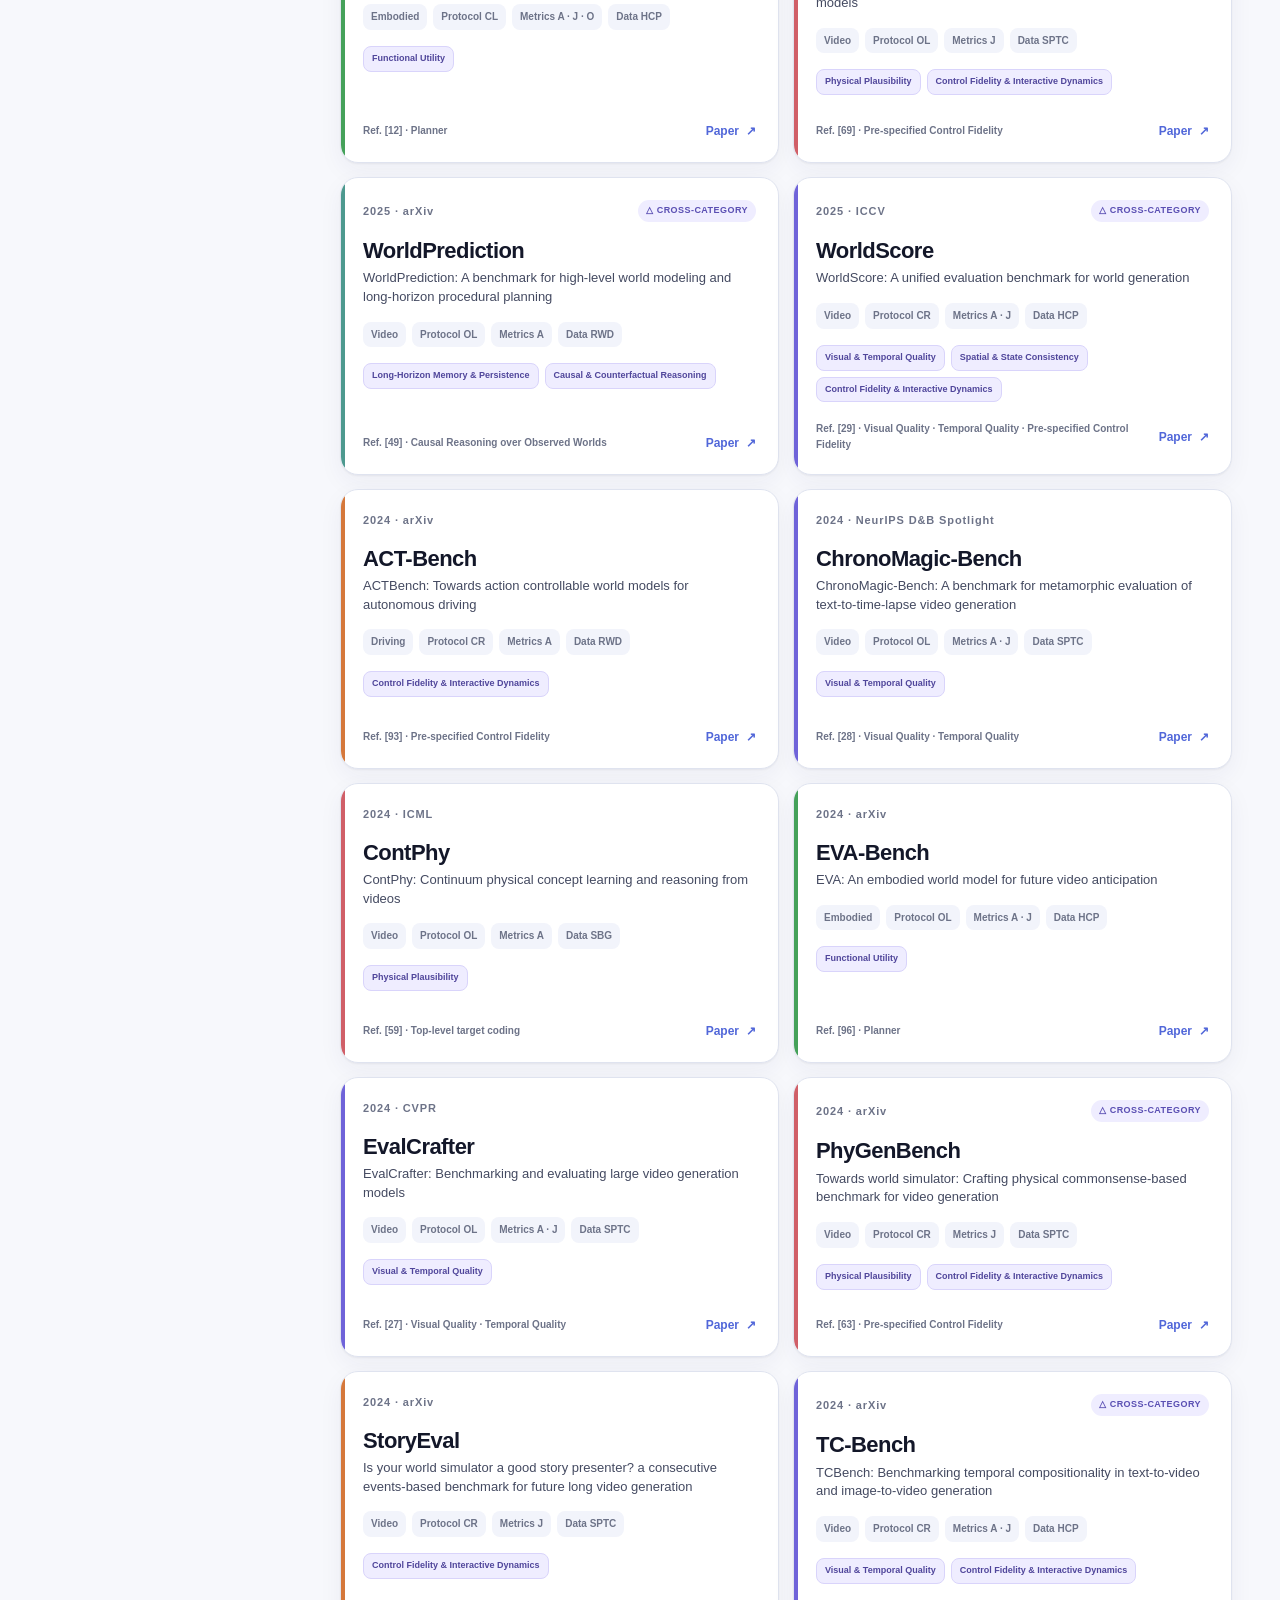
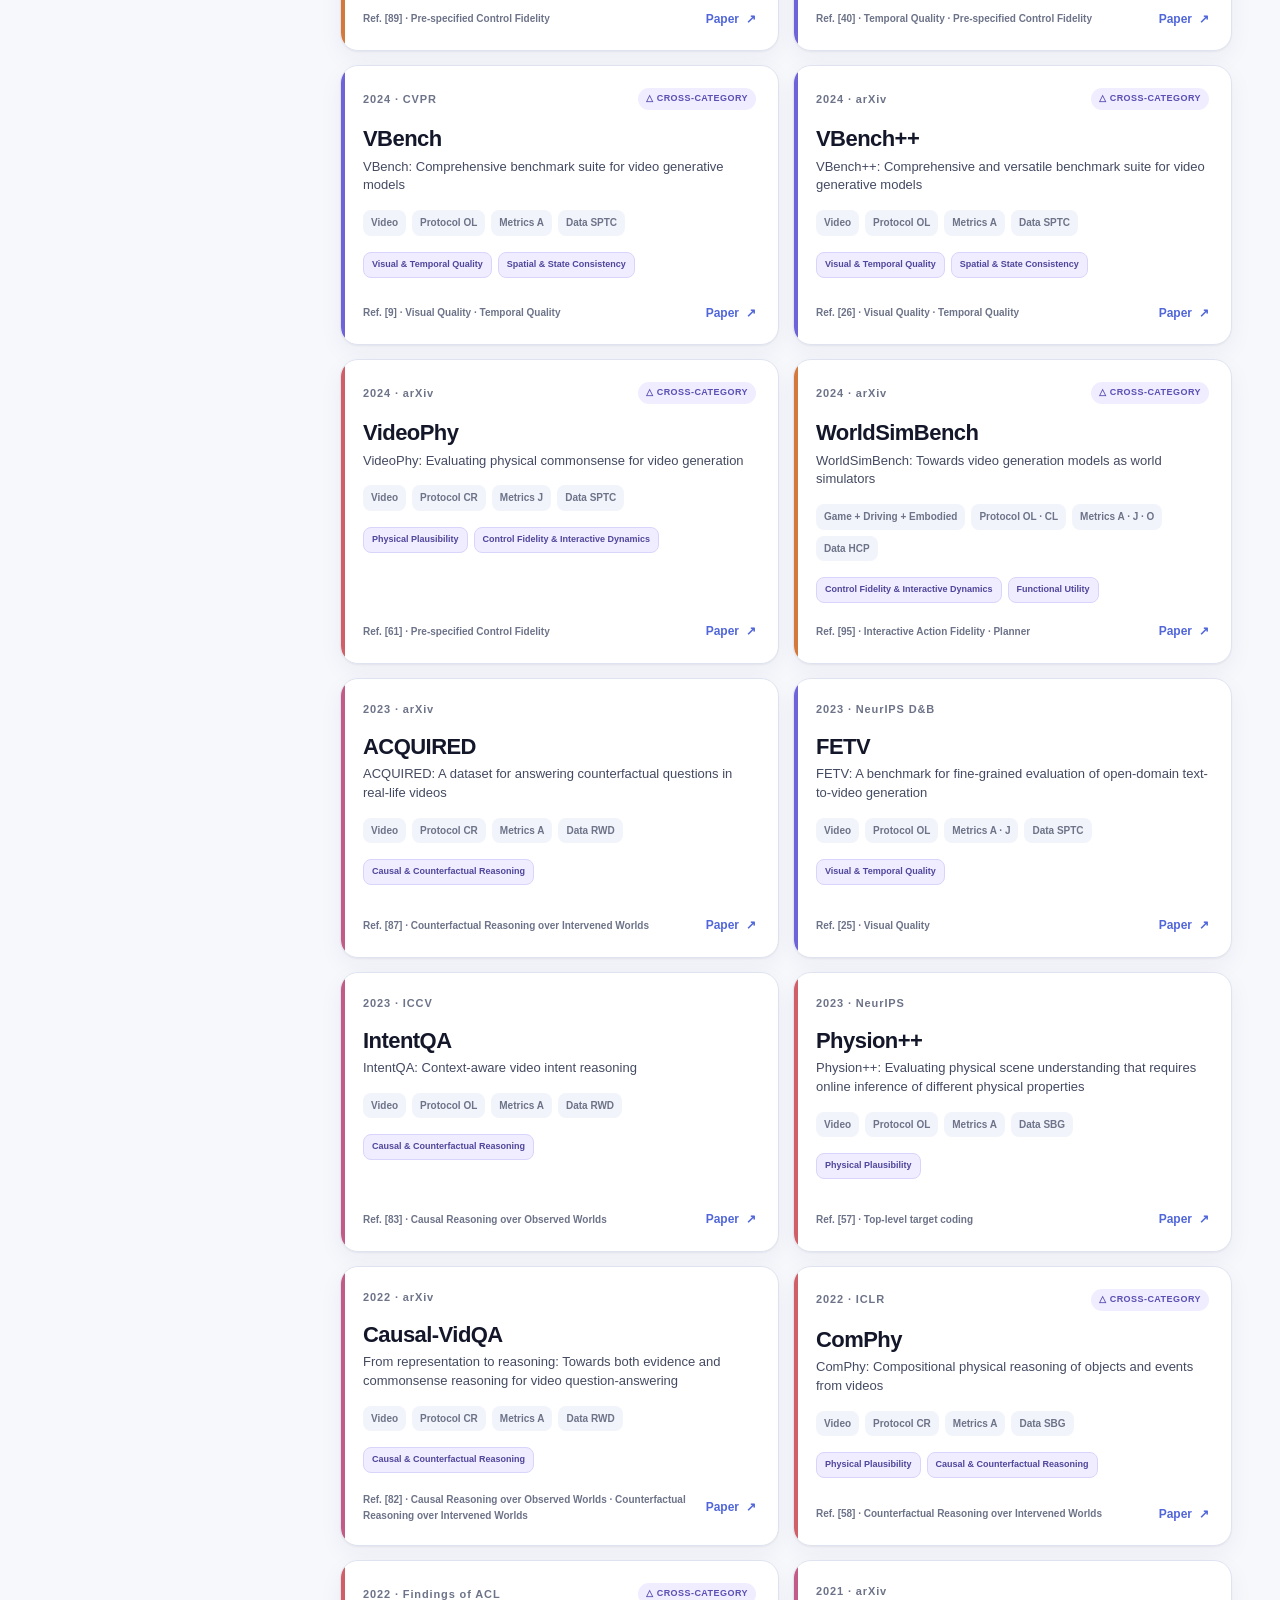
==== commit 0b5f1809: "Consolidate current project snapshot" ====
--- a/docs/index.html
+++ b/docs/index.html
@@ -3,29 +3,29 @@
 <head>
   <meta charset="utf-8">
   <meta name="viewport" content="width=device-width, initial-scale=1">
-  <title>A Survey of Benchmarks for World Model Evaluation</title>
-  <meta name="description" content="An interactive project page and benchmark explorer for A Survey of Benchmarks for World Model Evaluation, organized by Evaluation Target, Evaluation Protocol, Evaluation Metrics, and Evaluation Data.">
+  <title>A Survey of World Model Benchmarks</title>
+  <meta name="description" content="An interactive project page and benchmark explorer for A Survey of World Model Benchmarks, organized by Evaluation Target, Evaluation Protocol, Evaluation Metrics, and Evaluation Data.">
   <meta name="theme-color" content="#f8f9ff">
   <link rel="canonical" href="https://axbhb.github.io/world-model-evaluation-survey/">
   <link rel="icon" href="assets/favicon.svg" type="image/svg+xml">
   <link rel="stylesheet" href="assets/styles.css">
   <meta property="og:type" content="website">
-  <meta property="og:site_name" content="World Model Evaluation Survey">
-  <meta property="og:title" content="A Survey of Benchmarks for World Model Evaluation">
-  <meta property="og:description" content="Explore 84 world-model benchmarks through the Target–Protocol–Metrics–Data taxonomy.">
+  <meta property="og:site_name" content="World Model Benchmarks Survey">
+  <meta property="og:title" content="A Survey of World Model Benchmarks">
+  <meta property="og:description" content="Explore 82 world-model benchmarks through the Target–Protocol–Metrics–Data taxonomy.">
   <meta property="og:url" content="https://axbhb.github.io/world-model-evaluation-survey/">
   <meta property="og:image" content="https://axbhb.github.io/world-model-evaluation-survey/assets/social-preview.svg">
   <meta name="twitter:card" content="summary_large_image">
-  <meta name="twitter:title" content="A Survey of Benchmarks for World Model Evaluation">
+  <meta name="twitter:title" content="A Survey of World Model Benchmarks">
   <meta name="twitter:description" content="An interactive benchmark-centric map of world-model evaluation across target, protocol, metrics, and data.">
   <meta name="twitter:image" content="https://axbhb.github.io/world-model-evaluation-survey/assets/social-preview.svg">
   <script type="application/ld+json">
   {
     "@context": "https://schema.org",
     "@type": "ScholarlyArticle",
-    "name": "A Survey of Benchmarks for World Model Evaluation",
-    "headline": "A Survey of Benchmarks for World Model Evaluation",
-    "description": "A benchmark-centric survey of world-model evaluation organized by Evaluation Target, Evaluation Protocol, Evaluation Metrics, and Evaluation Data.",
+    "name": "A Survey of World Model Benchmarks",
+    "headline": "A Survey of World Model Benchmarks",
+    "description": "An evaluation-centric survey of world model benchmarks organized by Evaluation Target, Evaluation Protocol, Evaluation Metrics, and Evaluation Data.",
     "datePublished": "2026",
     "inLanguage": "en",
     "isAccessibleForFree": true,
@@ -41,9 +41,9 @@
 
   <header class="site-header" id="top">
     <div class="nav-shell">
-      <a class="brand" href="#top" aria-label="World Model Evaluation Survey home">
+      <a class="brand" href="#top" aria-label="World Model Benchmarks Survey home">
         <span class="brand-mark" aria-hidden="true">WM</span>
-        <span class="brand-copy"><strong>Evaluation</strong><small>Survey</small></span>
+        <span class="brand-copy"><strong>Benchmarks</strong><small>Survey</small></span>
       </a>
       <nav class="primary-nav" aria-label="Main navigation">
         <a href="#overview">Overview</a>
@@ -63,16 +63,16 @@
       <div class="hero-orb hero-orb-b" aria-hidden="true"></div>
       <div class="hero-grid">
         <div class="hero-copy">
-          <p class="eyebrow">World Model Evaluation · 2018–2026</p>
-          <h1 id="hero-title">A Survey of Benchmarks for<br><span>World Model Evaluation</span></h1>
-          <p class="hero-lead">A benchmark-centric view of <strong>what capability is evaluated</strong>, <strong>how the model is evaluated</strong>, <strong>which metrics are used</strong>, and <strong>where the data come from</strong>.</p>
+          <p class="eyebrow">World Model Benchmarks · 2018–2026</p>
+          <h1 id="hero-title">A Survey of<br><span>World Model Benchmarks</span></h1>
+          <p class="hero-lead">An evaluation-centric view of <strong>what capability is evaluated</strong>, <strong>how the model is evaluated</strong>, <strong>which metrics are used</strong>, and <strong>where the data come from</strong>.</p>
           <p class="authors">Anonymous Authors</p>
           <div class="hero-actions">
             <a class="button button-primary" href="https://github.com/axbhb/world-model-evaluation-survey/blob/main/Readme.md" target="_blank" rel="noreferrer">Benchmark list</a>
             <a class="button" href="#benchmarks">Explore benchmarks</a>
             <a class="button" href="https://github.com/axbhb/world-model-evaluation-survey" target="_blank" rel="noreferrer">GitHub</a>
           </div>
-          <div class="snapshot-note"><span class="status-dot"></span> Four-dimensional paper snapshot · corpus last checked July 2026</div>
+          <div class="snapshot-note"><span class="status-dot"></span> Latest manuscript snapshot · 82 benchmarks · 43 cross-category · checked July 2026</div>
         </div>
 
         <div class="hero-visual" aria-label="Target, protocol, metrics, and data framework illustration">
@@ -132,14 +132,7 @@
           </svg>
         </div>
       </div>
-      <div class="stat-strip" aria-label="Survey statistics">
-        <div><strong id="stat-total">84</strong><span>representative benchmarks</span></div>
-        <div><strong>7</strong><span>evaluation targets</span></div>
-        <div><strong>3</strong><span>evaluation protocols</span></div>
-        <div><strong>3</strong><span>metric families</span></div>
-        <div><strong>4</strong><span>evaluation data sources</span></div>
-      </div>
-    </section>
+      <div class="stat-strip" aria-label="Survey statistics"><div><strong id="stat-total">82</strong><span>representative benchmarks</span></div><div><strong id="stat-cross">43</strong><span>cross-category benchmarks</span></div><div><strong>7</strong><span>evaluation targets</span></div><div><strong>3</strong><span>protocol / metric families</span></div><div><strong>4</strong><span>evaluation data sources</span></div></div></section>
 
     <section class="section" id="overview">
       <div class="section-heading split-heading">
@@ -219,17 +212,17 @@
       </div>
       <div class="timeline-shell">
         <div class="timeline-toolbar">
-          <span>Unique benchmarks introduced by year</span>
-          <button id="clear-year" class="small-button" type="button" hidden>Clear year filter</button>
-        </div>
-        <div id="timeline-chart" class="timeline-chart" aria-label="Benchmark releases by year"></div>
+          <span>Unique benchmarks by release window</span>
+          <button id="clear-year" class="small-button" type="button" hidden>Clear period filter</button>
+        </div>
+        <div id="timeline-chart" class="timeline-chart" aria-label="Benchmark releases by period"></div>
       </div>
     </section>
 
     <section class="section benchmark-section" id="benchmarks">
       <div class="section-heading split-heading benchmark-heading">
-        <div><p class="eyebrow">Benchmark Explorer</p><h2>Browse the paper snapshot.</h2></div>
-        <p>Search and filter the 84 representative benchmarks coded in Tables 3–9 of the latest four-dimensional survey draft.</p>
+        <div><p class="eyebrow">Benchmark Explorer</p><h2>Browse the latest paper snapshot.</h2></div>
+        <p>Search and filter the 82 representative benchmarks coded in Figure 4 and Tables 3–9 of the latest manuscript.</p>
       </div>
 
       <div class="explorer-shell">
@@ -273,7 +266,7 @@
             <label class="sort-control"><span>Sort</span><select id="benchmark-sort"><option value="recent">Newest first</option><option value="oldest">Oldest first</option><option value="title">Title A–Z</option></select></label>
           </div>
           <div id="active-filters" class="active-filters" aria-live="polite"></div>
-          <div class="result-row"><p><strong id="result-count">84</strong> results</p><p class="legend-note"><span class="cross-symbol">△</span> cross-category in the survey</p></div>
+          <div class="result-row"><p><strong id="result-count">82</strong> results</p><p class="legend-note"><span class="cross-symbol">△</span> cross-category in the survey</p></div>
           <div id="benchmark-grid" class="benchmark-grid"></div>
           <div id="empty-state" class="empty-state" hidden><h3>No benchmarks match these filters.</h3><p>Try removing one or more filters or changing the search query.</p><button class="button" id="empty-clear" type="button">Reset explorer</button></div>
         </div>
@@ -303,7 +296,7 @@
         <article>
           <span class="community-icon" aria-hidden="true">⌘</span>
           <h3>Reuse the taxonomy</h3>
-          <p>Download a normalized, machine-readable snapshot aligned with the latest four-dimensional PDF.</p>
+          <p>Download a normalized, machine-readable snapshot aligned with the latest manuscript.</p>
           <button id="download-json" class="community-action" type="button">Download aligned JSON <span>↓</span></button>
         </article>
       </div>
@@ -317,8 +310,8 @@
           <p>The public author list and manuscript identifier can be updated here when the paper is released.</p>
         </div>
         <div class="citation-code-wrap">
-          <pre id="citation-code"><code>@article{world_model_evaluation_survey_2026,
-  title   = {A Survey of Benchmarks for World Model Evaluation},
+          <pre id="citation-code"><code>@article{world_model_benchmarks_survey_2026,
+  title   = {A Survey of World Model Benchmarks},
   author  = {Anonymous Authors},
   year    = {2026},
   note    = {Manuscript}
@@ -330,10 +323,10 @@
   </main>
 
   <footer class="site-footer">
-    <div><strong>A Survey of Benchmarks for World Model Evaluation</strong><span>Target · Protocol · Metrics · Data</span></div>
+    <div><strong>A Survey of World Model Benchmarks</strong><span>Target · Protocol · Metrics · Data</span></div>
     <div class="footer-links"><a href="#top">Back to top</a><a href="https://github.com/axbhb/world-model-evaluation-survey/blob/main/Readme.md" target="_blank" rel="noreferrer">Benchmark list</a><a href="assets/benchmarks.json" target="_blank">Data manifest</a><a href="https://github.com/axbhb/world-model-evaluation-survey" target="_blank" rel="noreferrer">GitHub</a></div>
   </footer>
 
-  <script src="assets/app.js" defer></script>
+  <script src="assets/app-v3.js?v=4" defer></script>
 </body>
 </html>
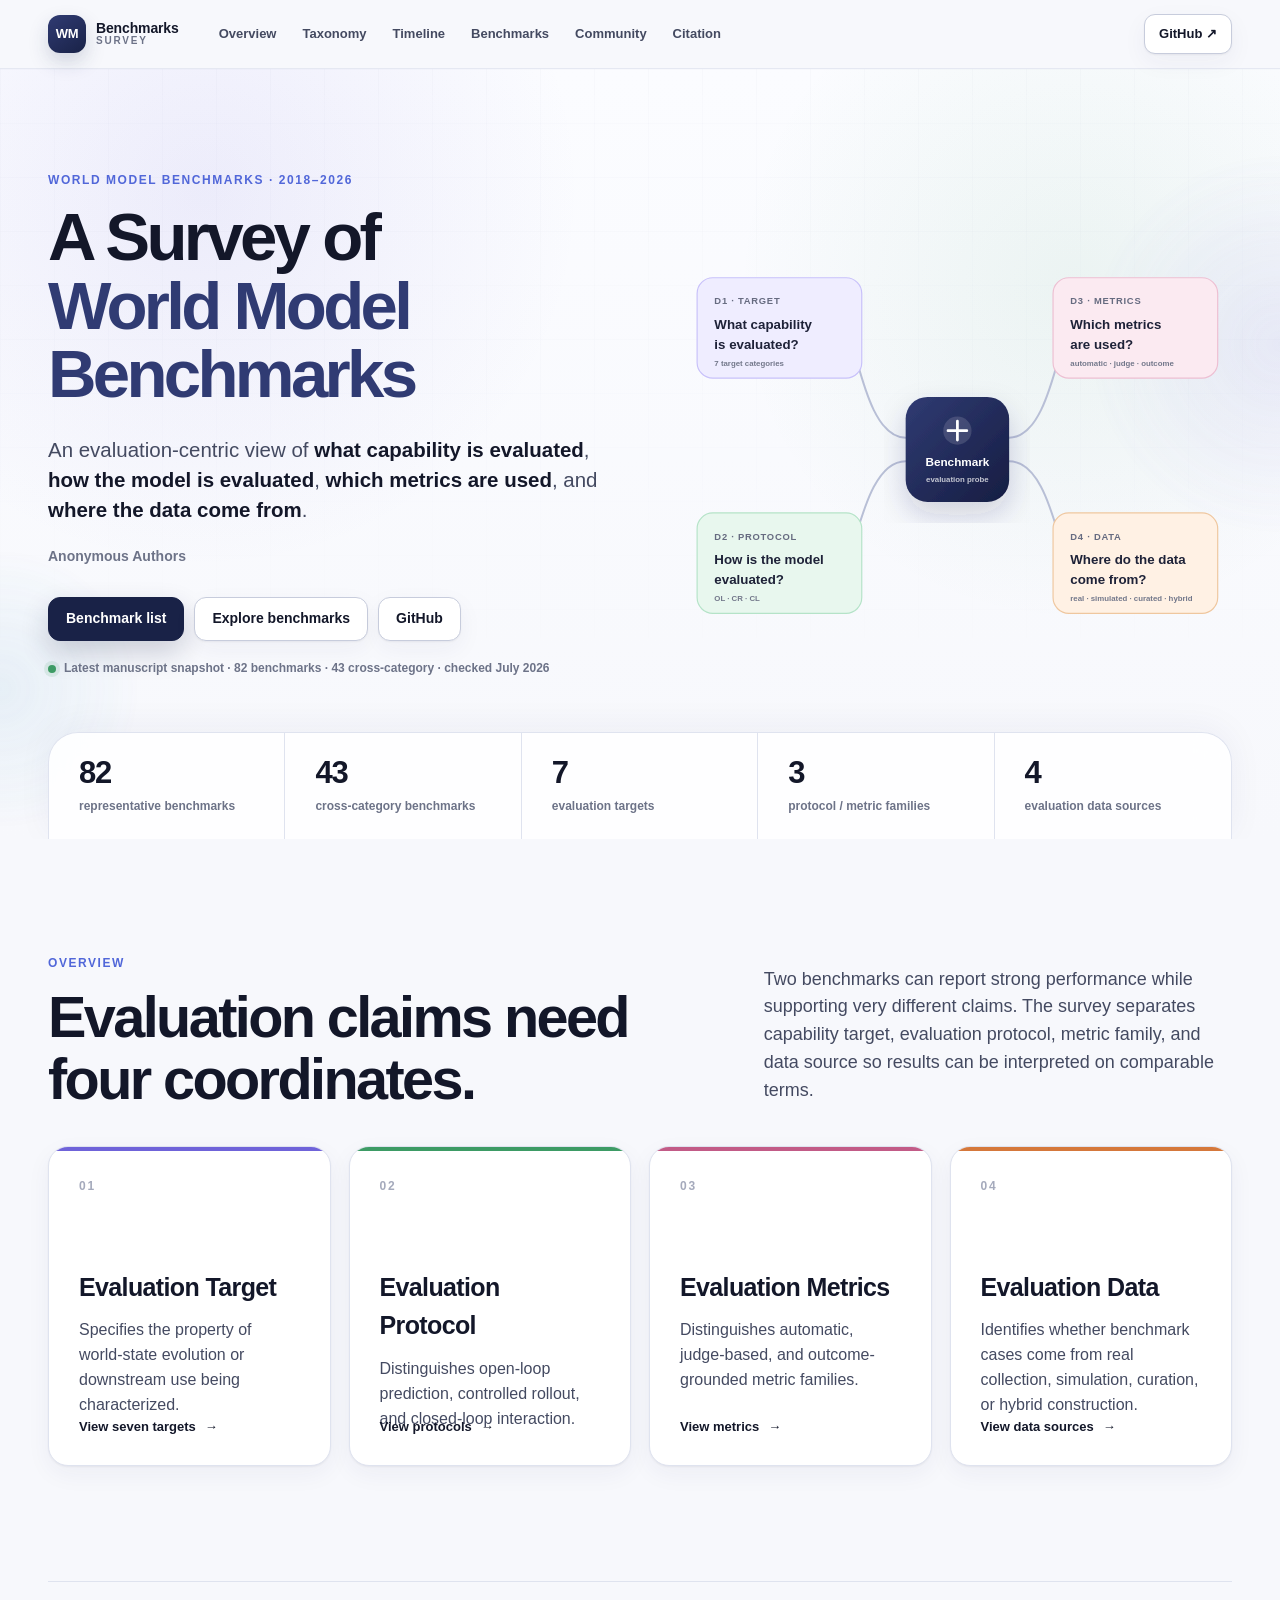
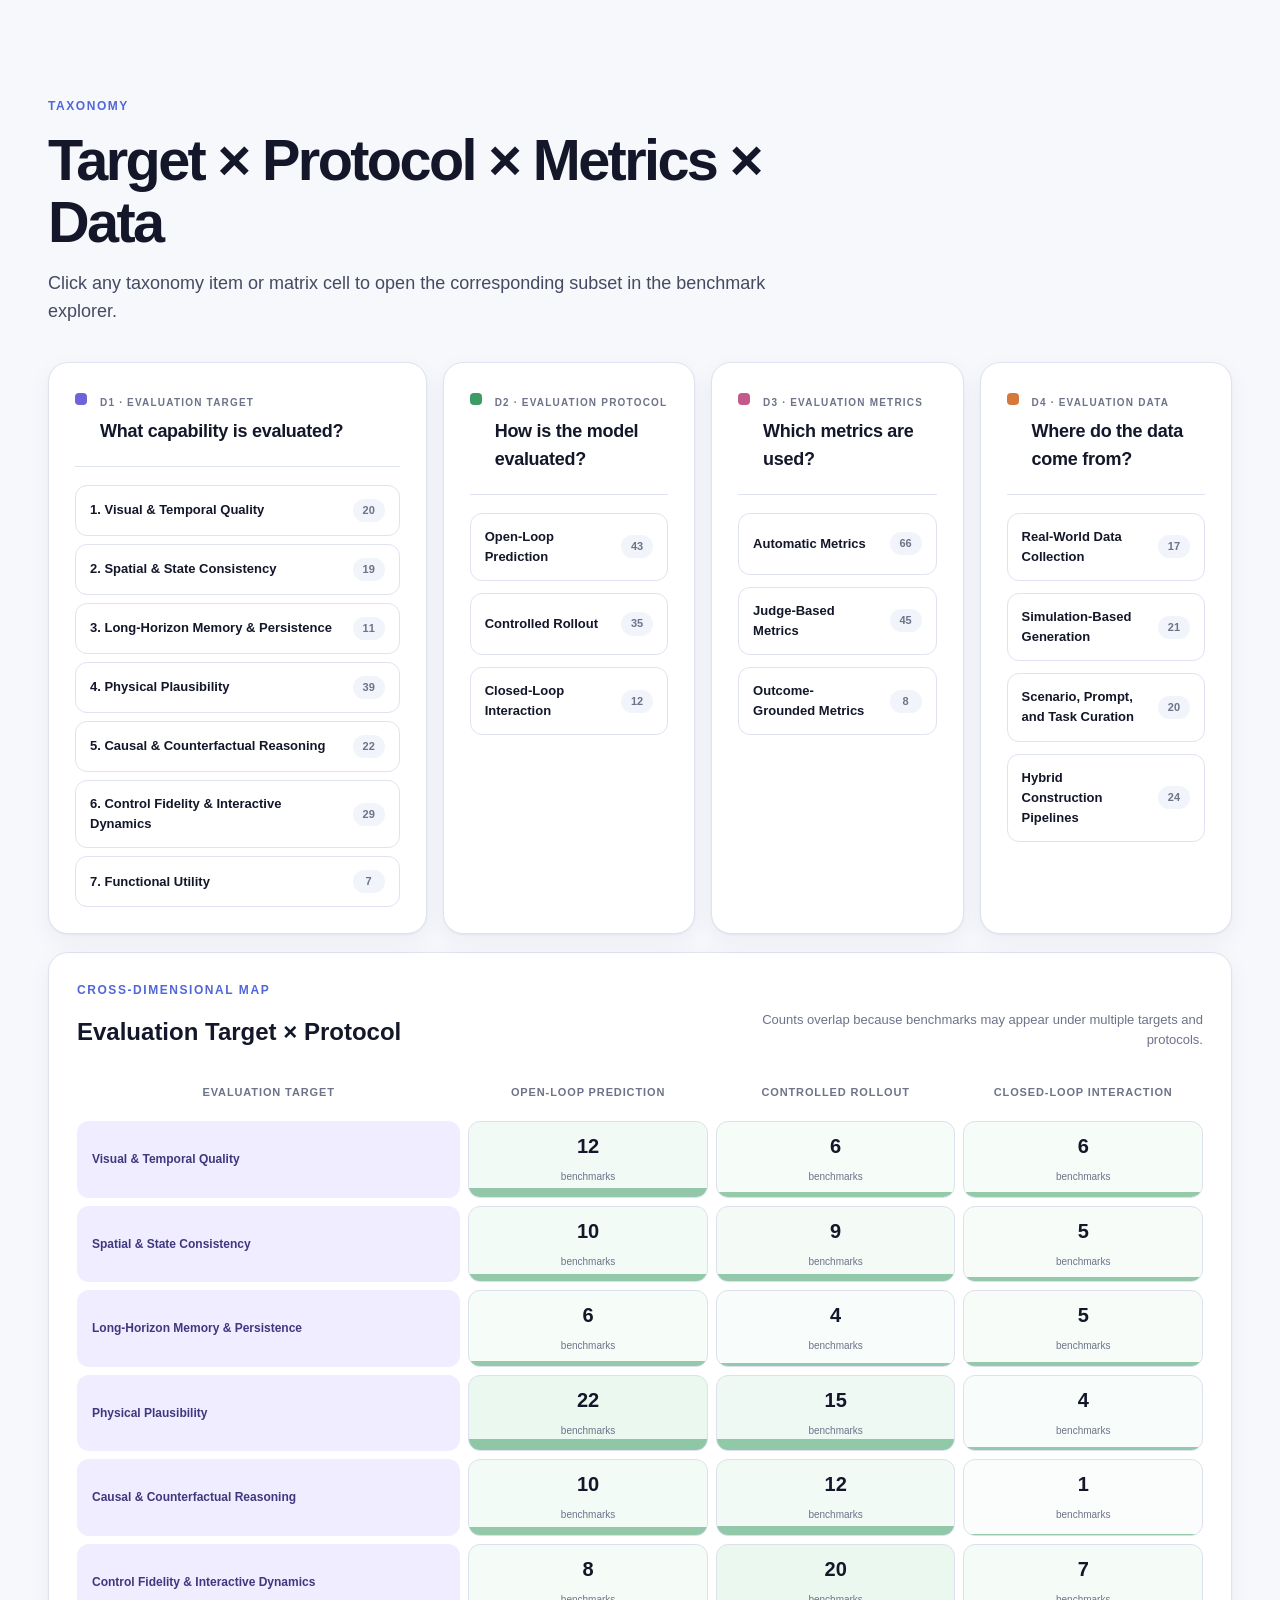
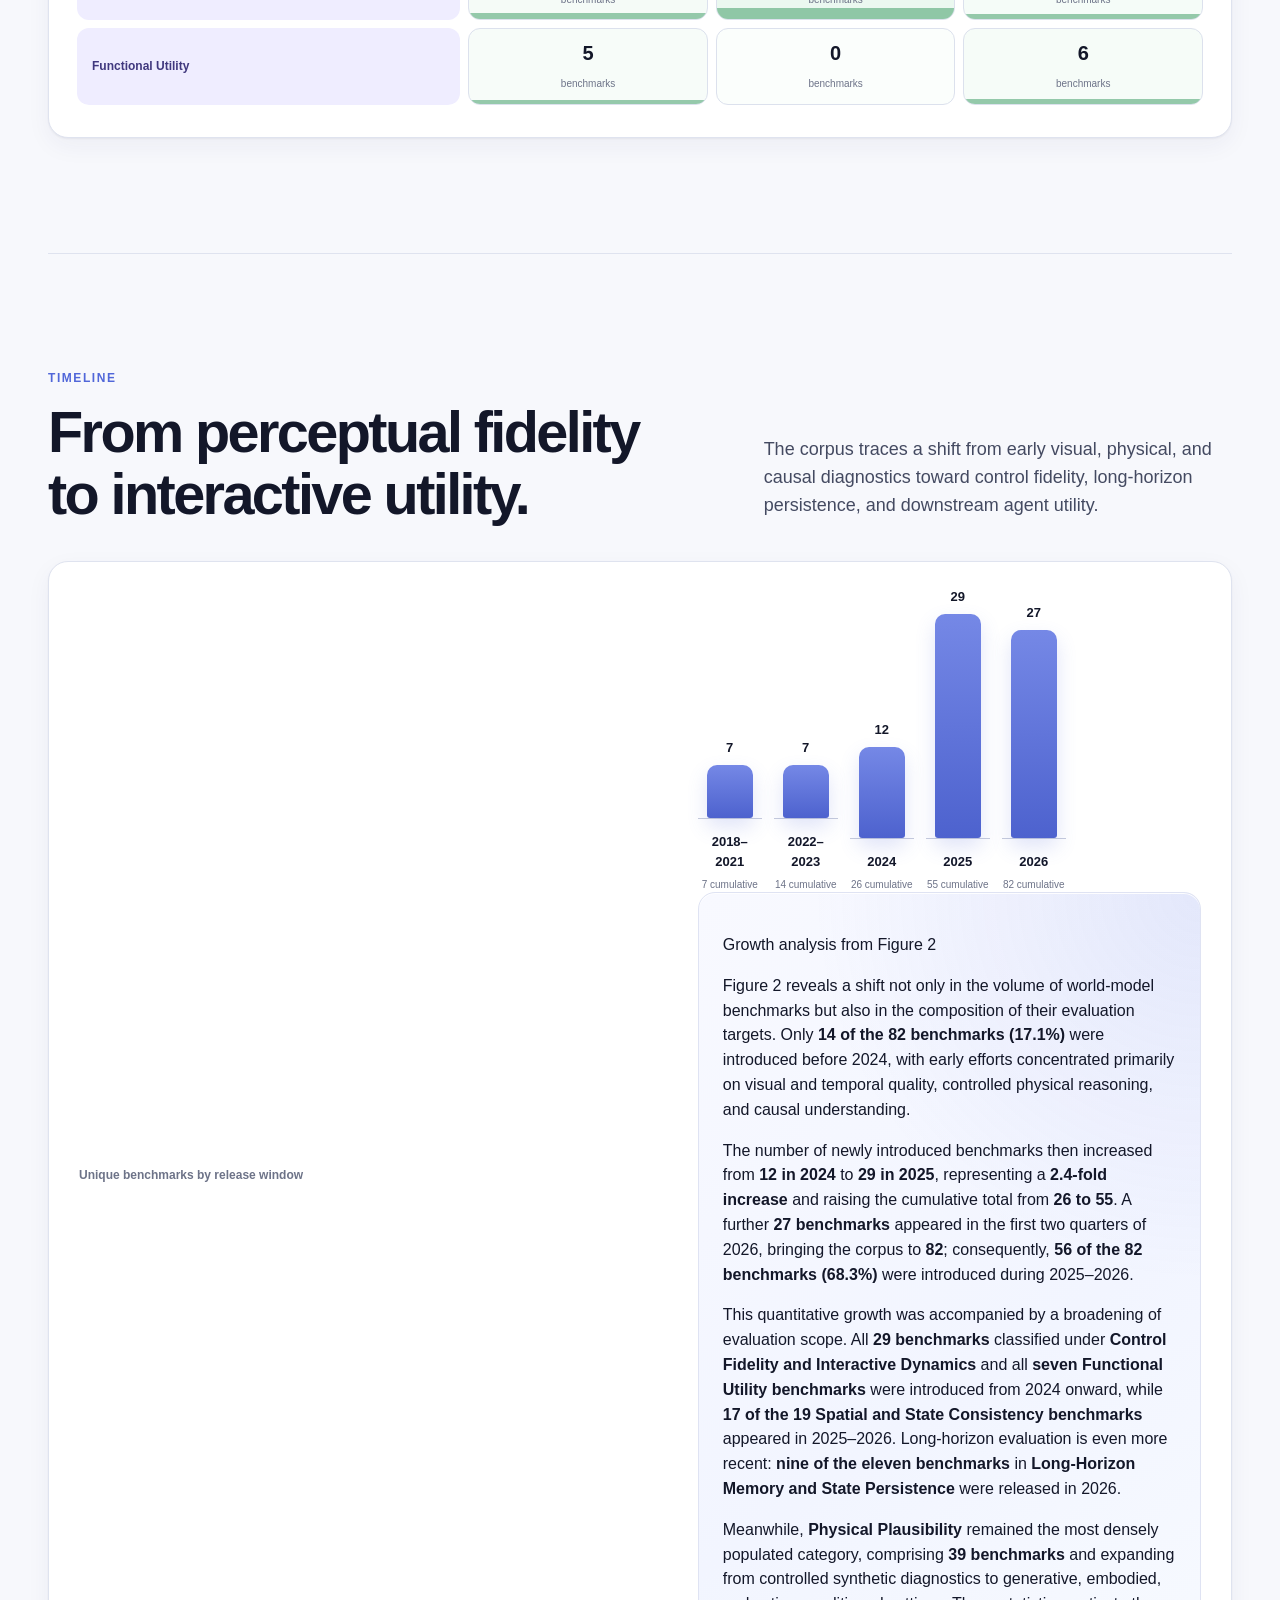
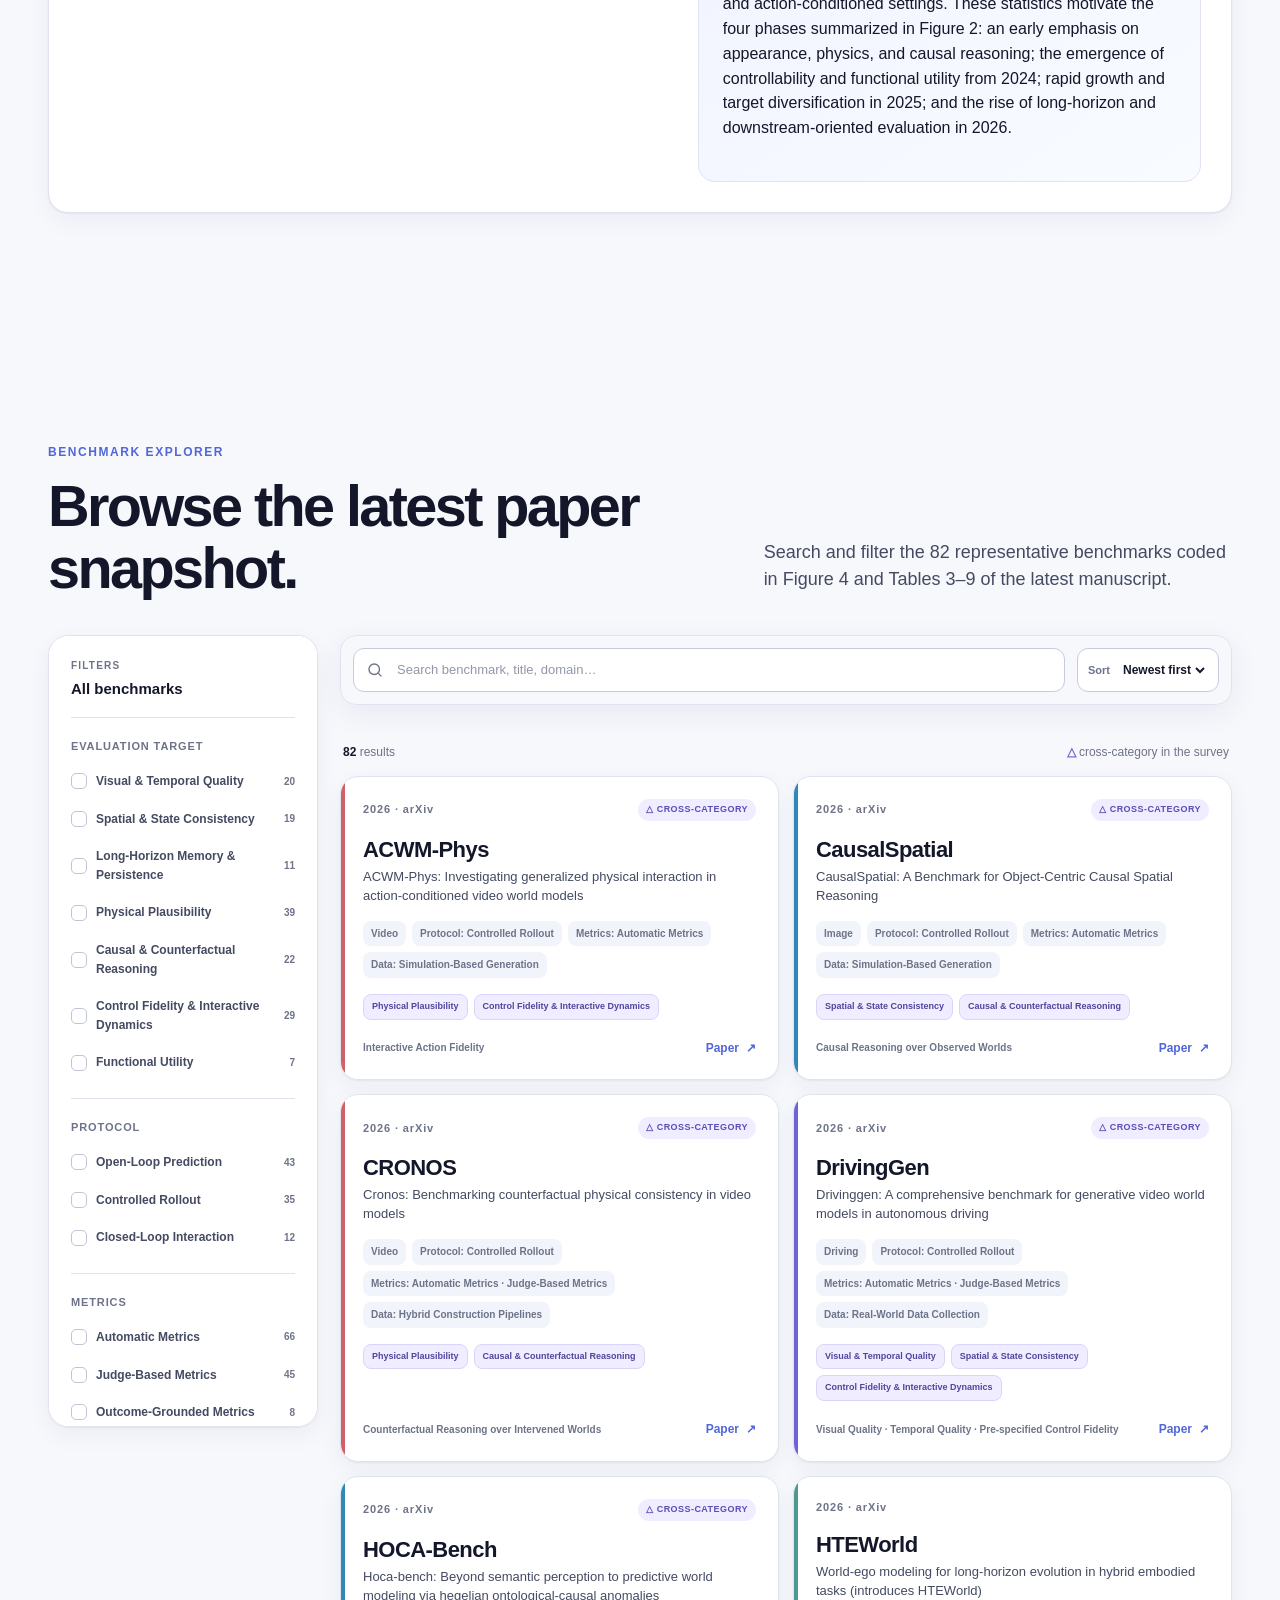
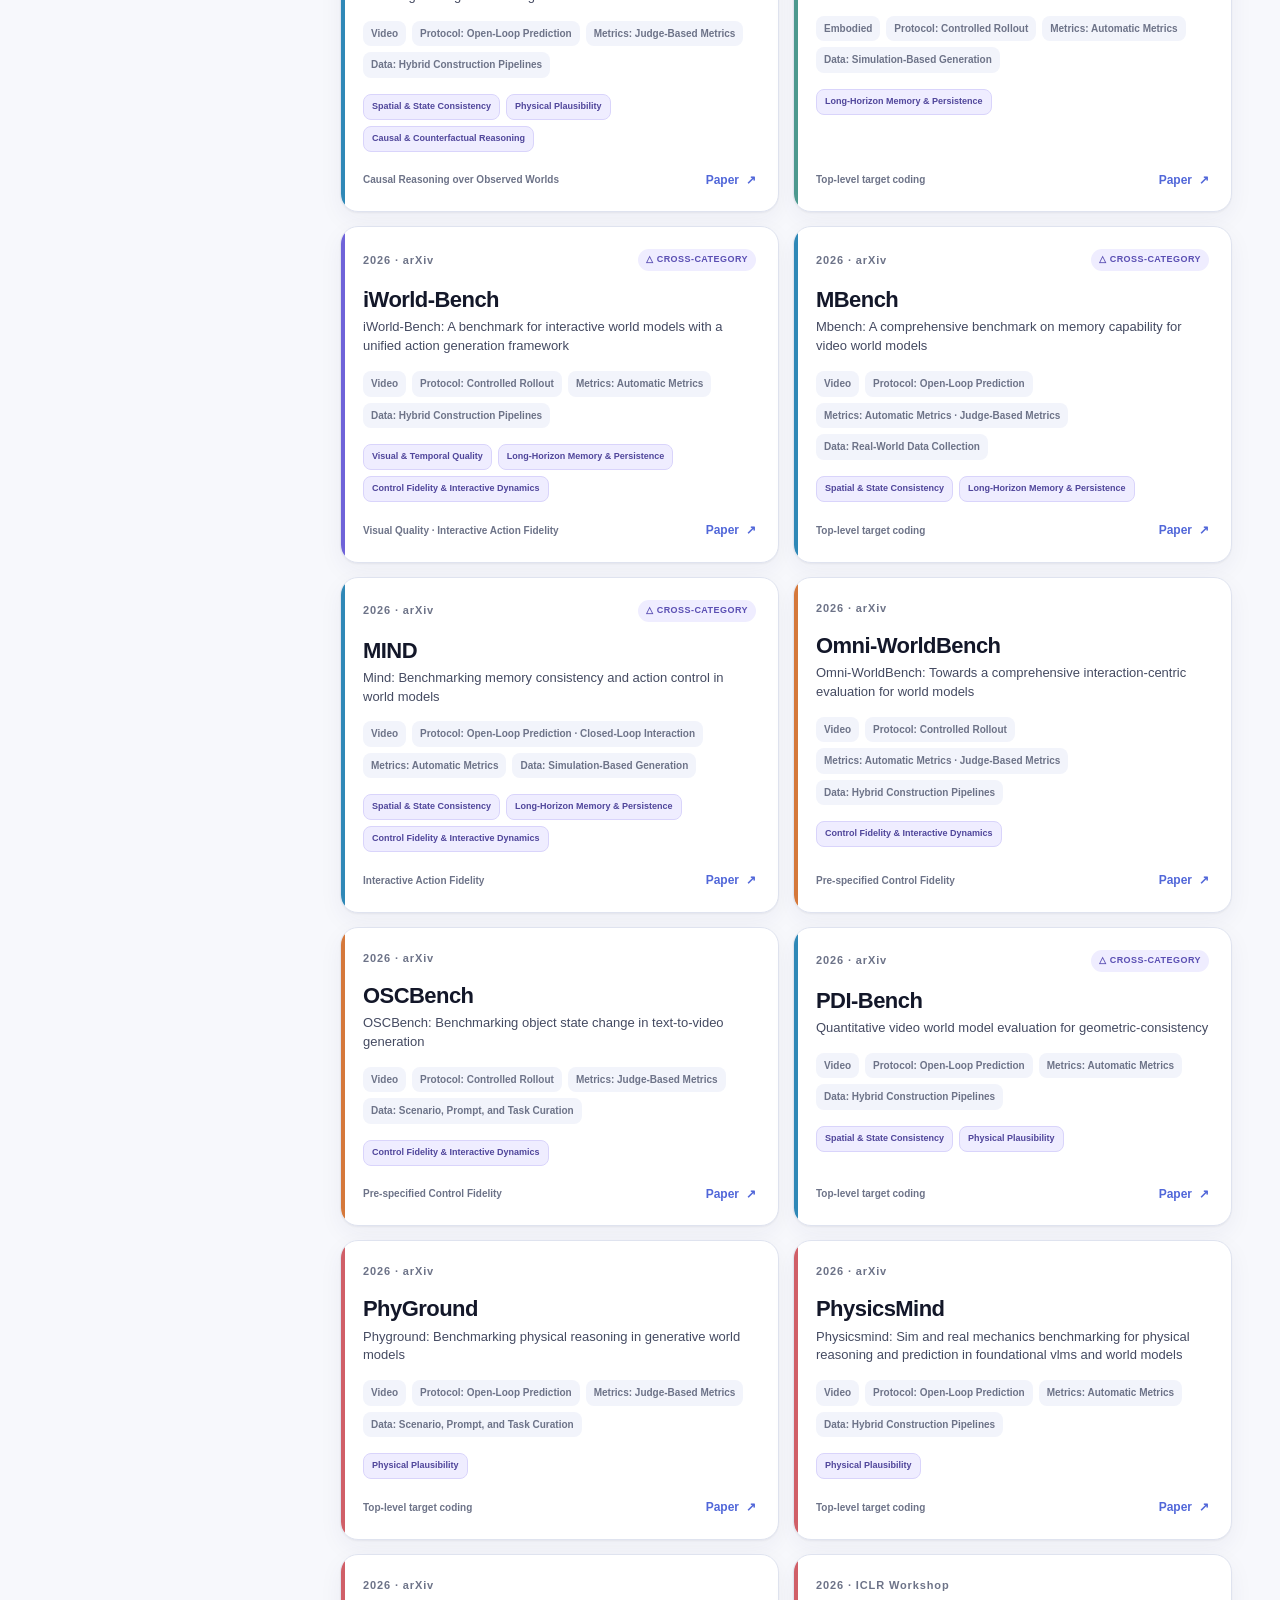
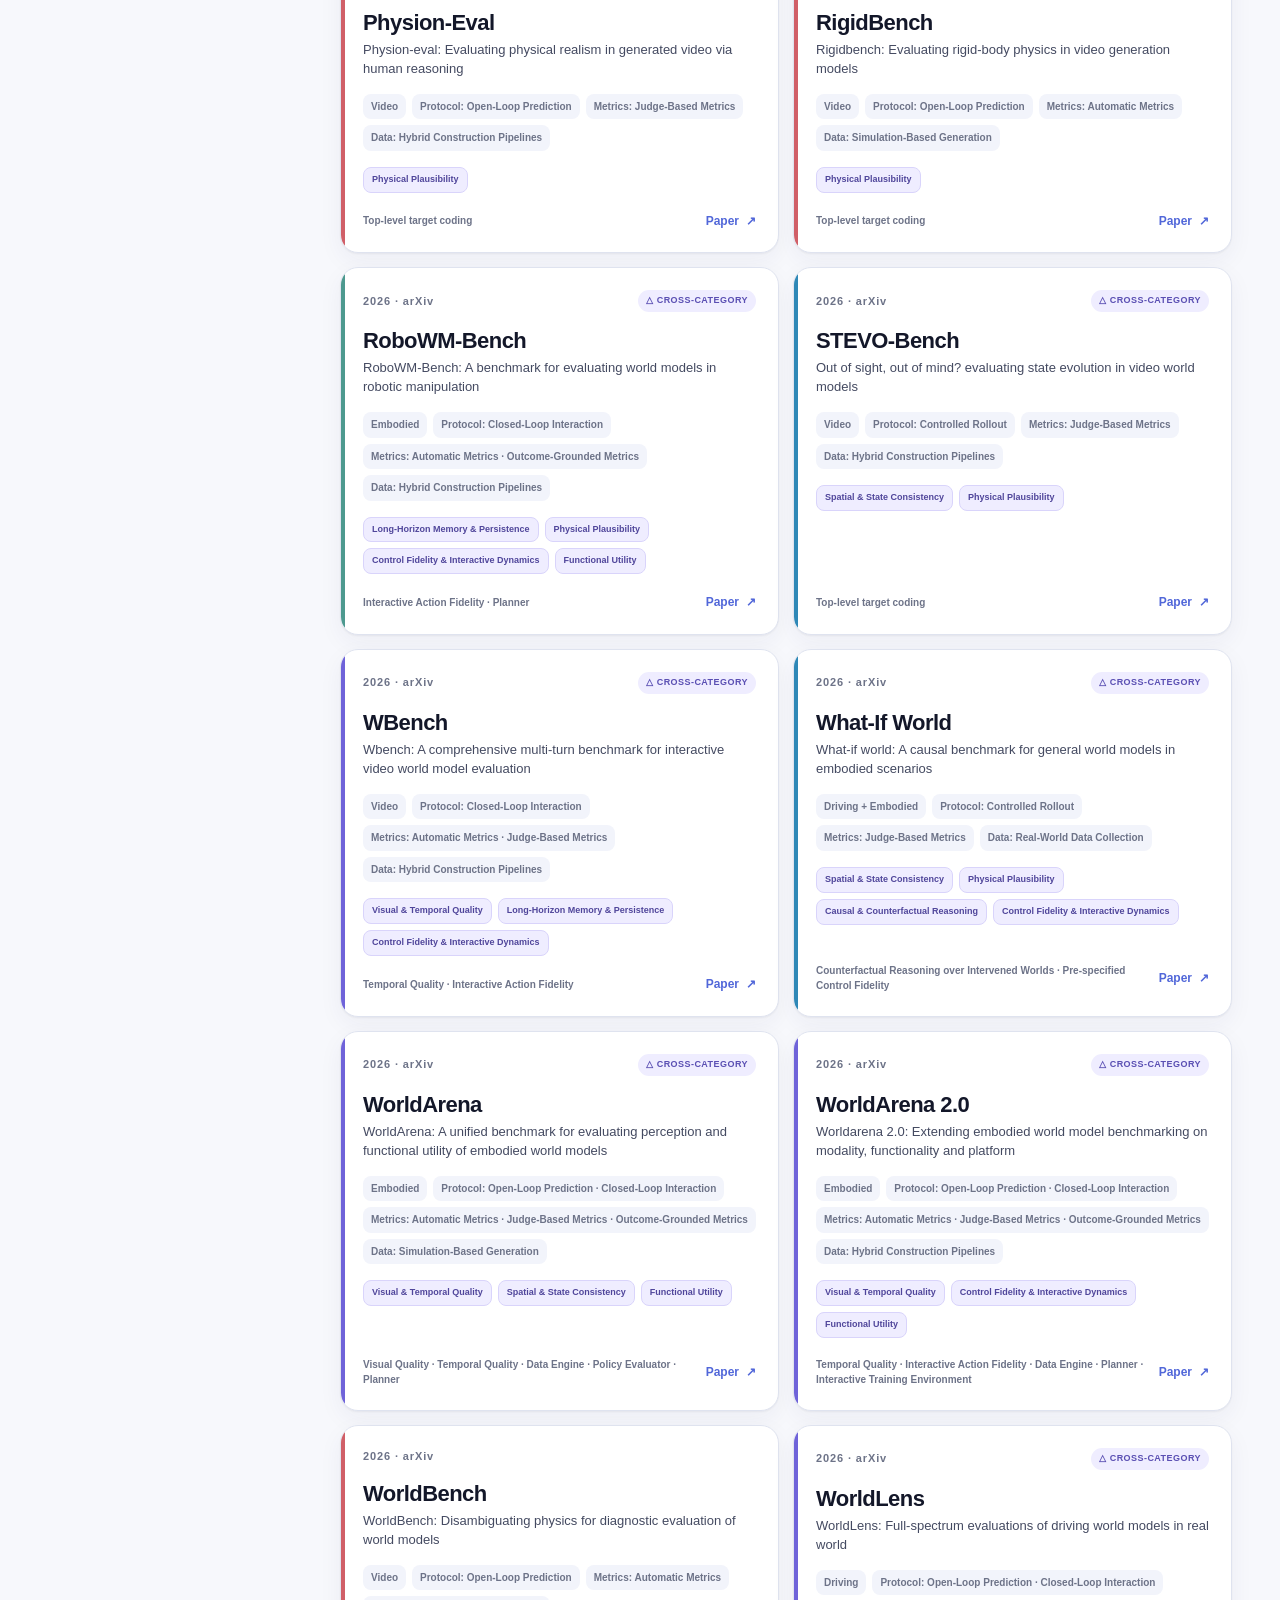
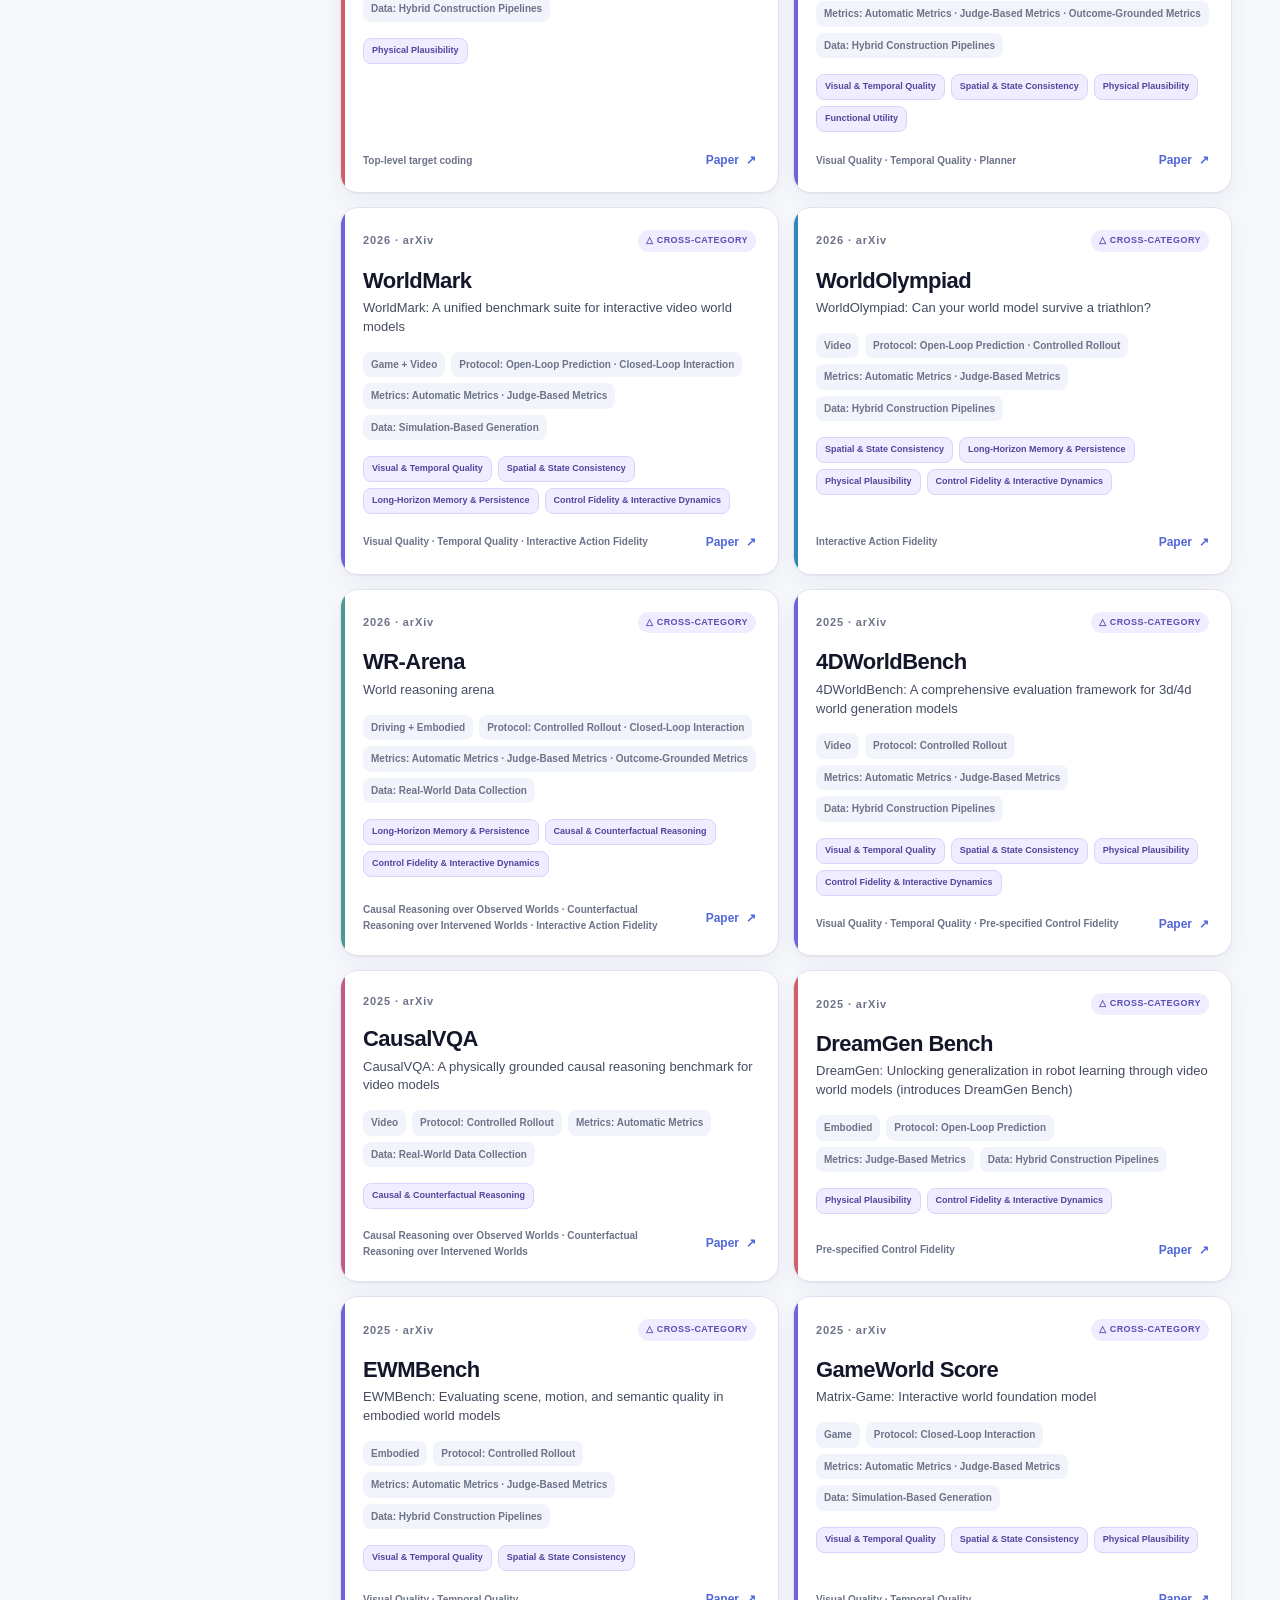
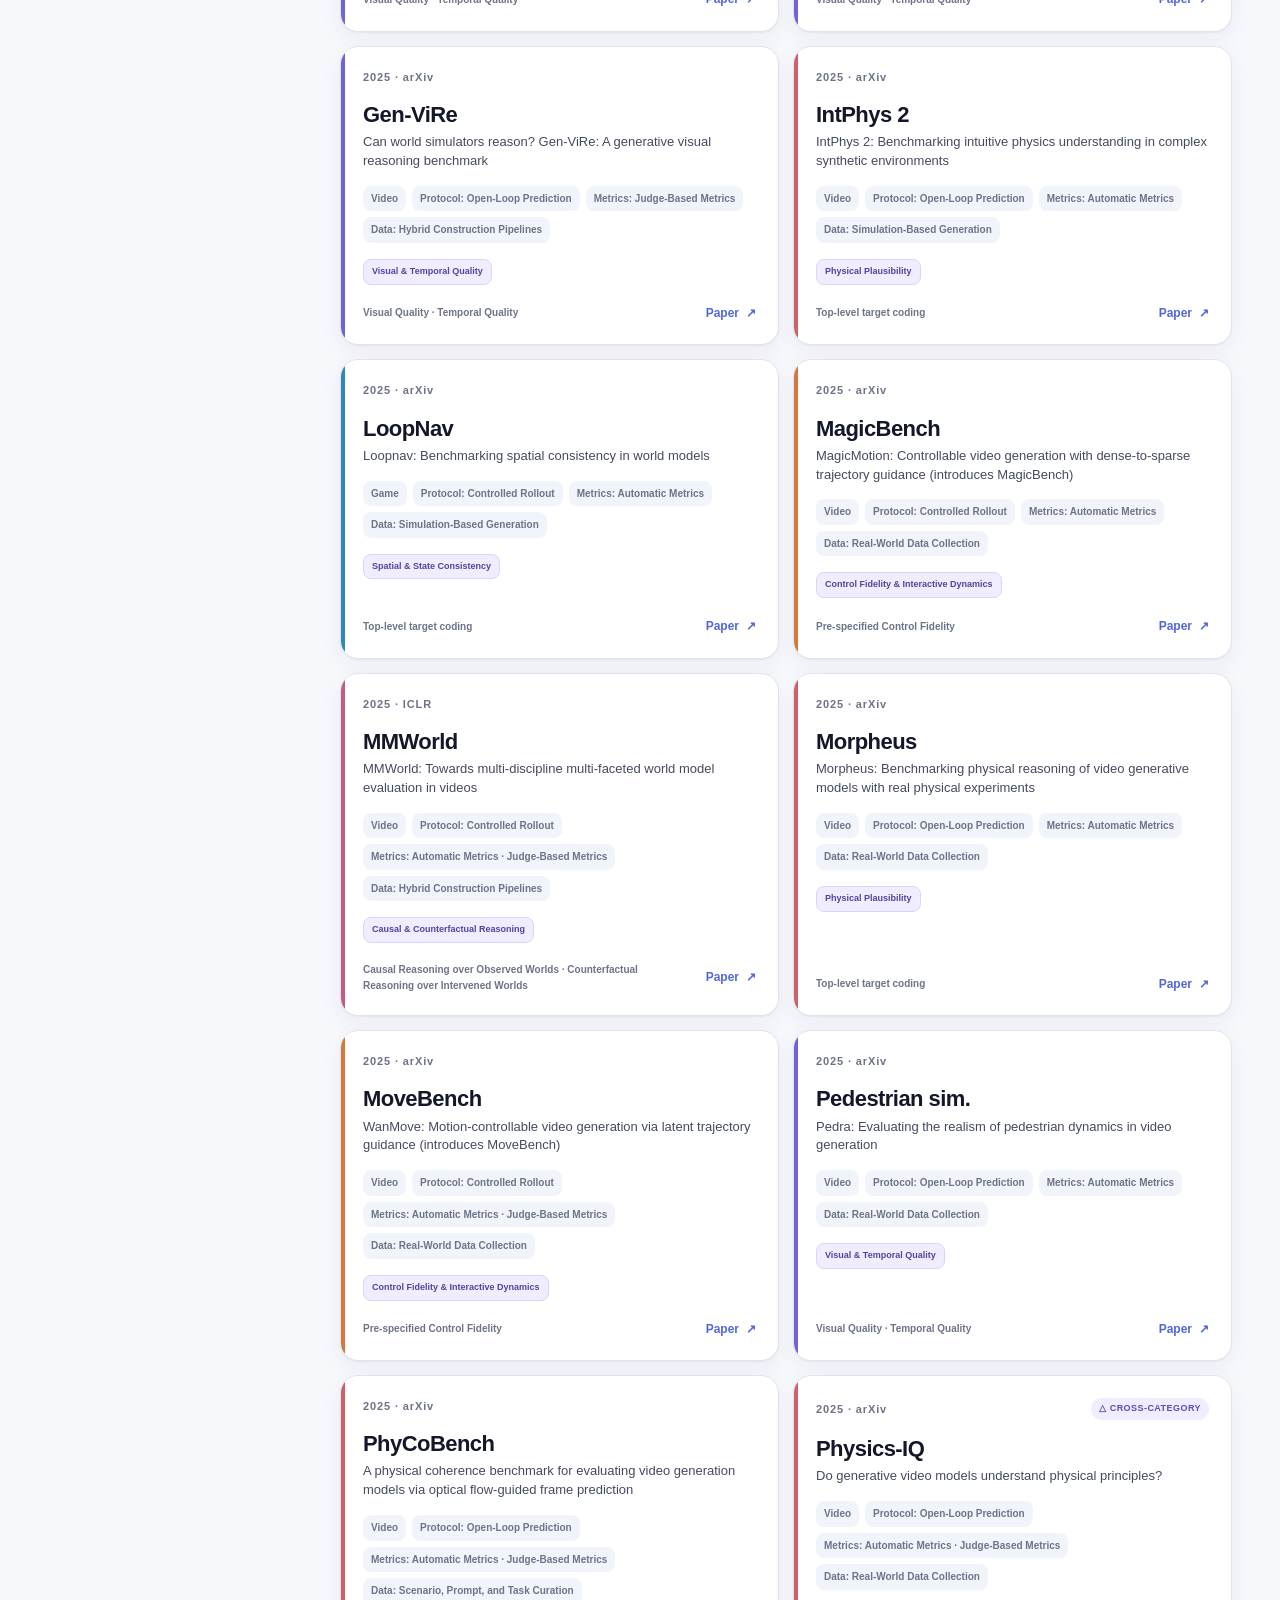
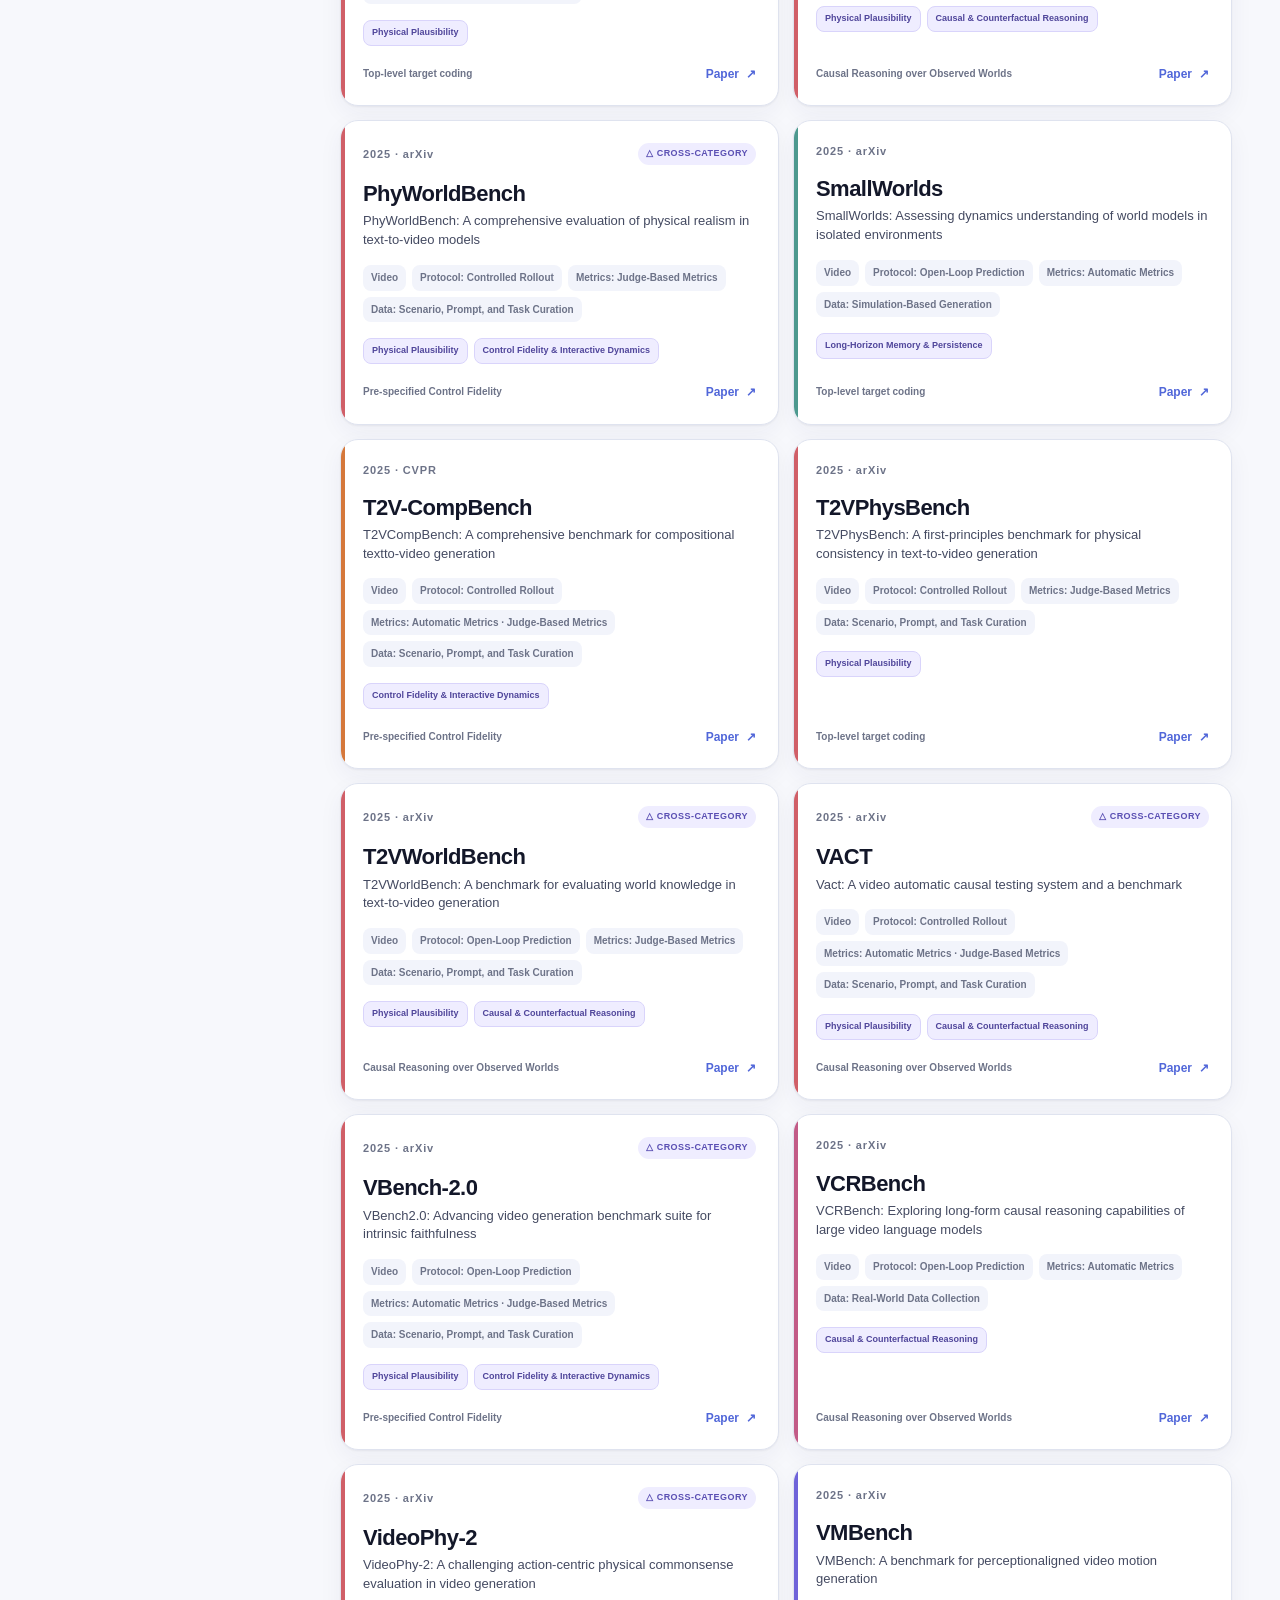
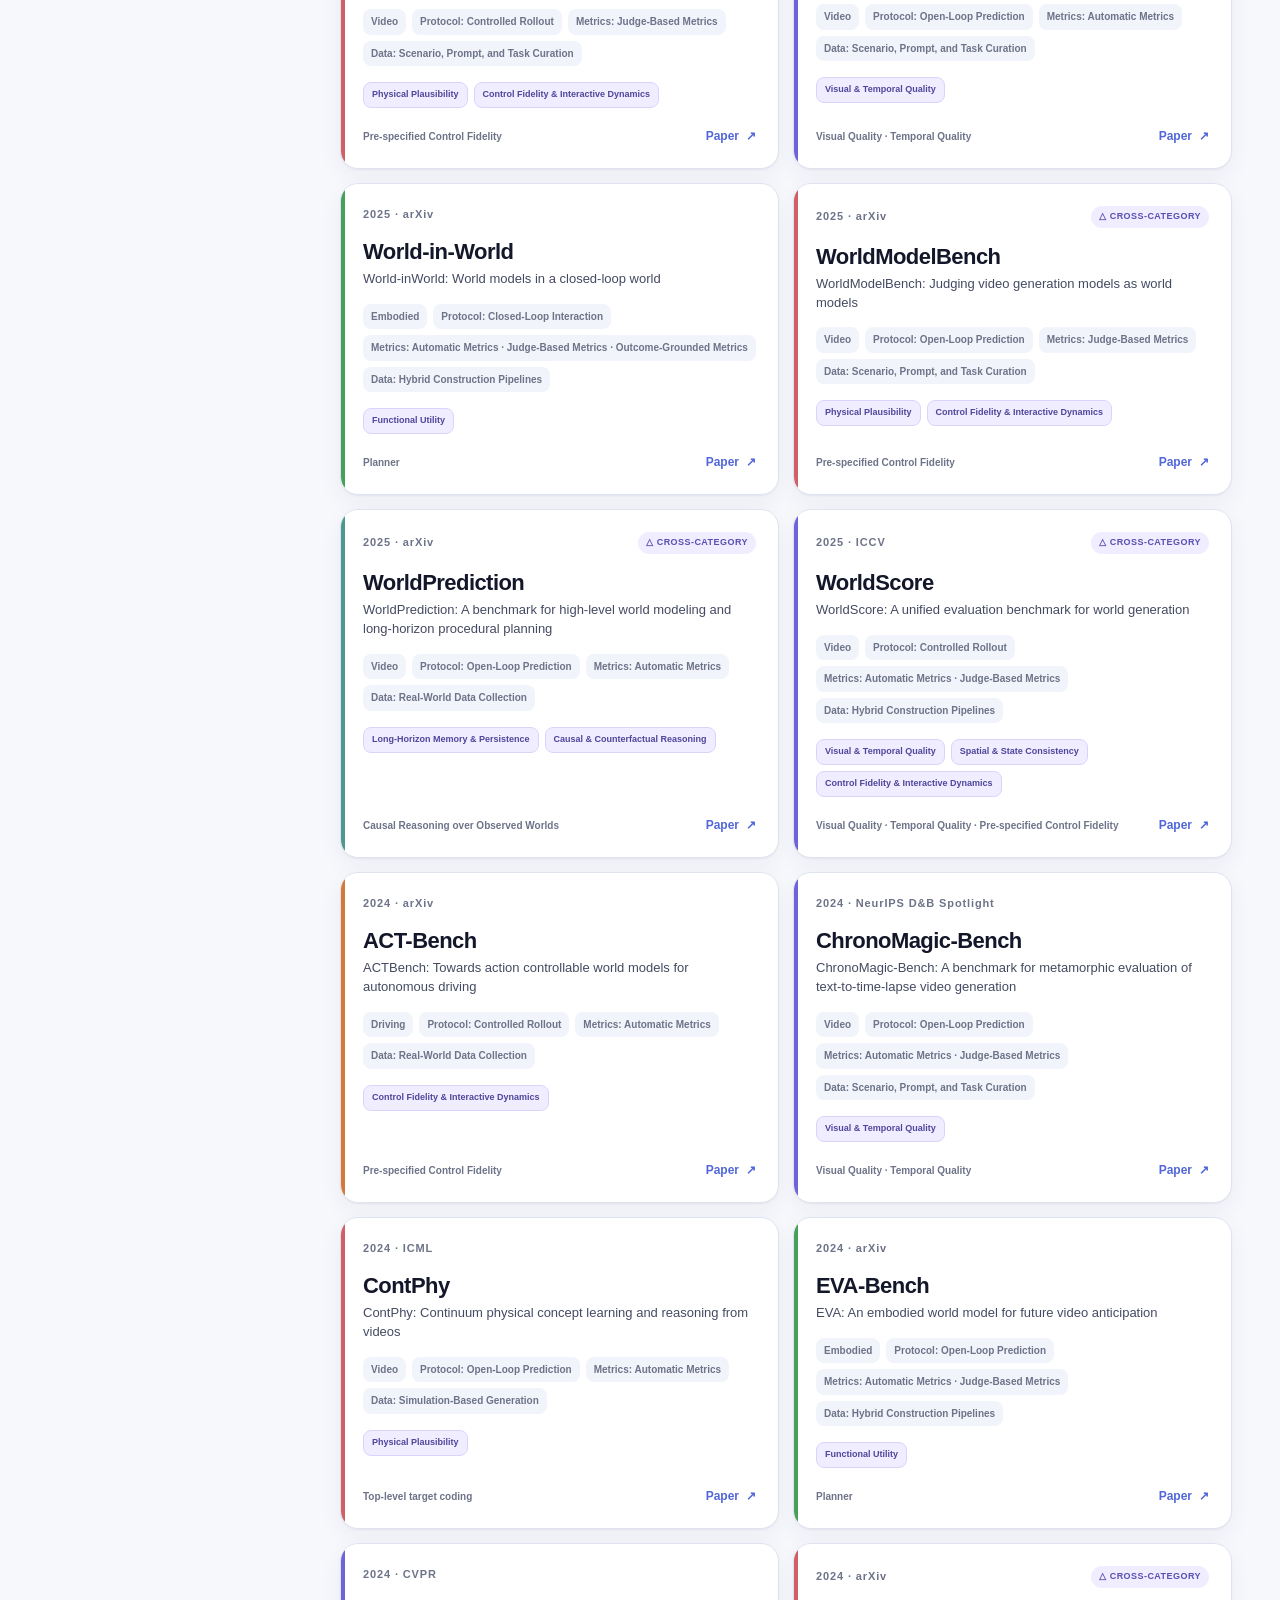
==== commit 586781e3: "Update index.html" ====
--- a/docs/index.html
+++ b/docs/index.html
@@ -207,17 +207,68 @@
 
     <section class="section timeline-section" id="timeline">
       <div class="section-heading split-heading">
-        <div><p class="eyebrow">Timeline</p><h2>From perceptual fidelity to interactive utility.</h2></div>
-        <p>The corpus traces a shift from early visual, physical, and causal diagnostics toward control fidelity, long-horizon persistence, and downstream agent utility.</p>
-      </div>
+        <div>
+          <p class="eyebrow">Timeline</p>
+          <h2>From perceptual fidelity to interactive utility.</h2>
+        </div>
+        <p>
+          The corpus traces a shift from early visual, physical, and causal diagnostics toward
+          control fidelity, long-horizon persistence, and downstream agent utility.
+        </p>
+      </div>
+
       <div class="timeline-shell">
         <div class="timeline-toolbar">
           <span>Unique benchmarks by release window</span>
-          <button id="clear-year" class="small-button" type="button" hidden>Clear period filter</button>
-        </div>
-        <div id="timeline-chart" class="timeline-chart" aria-label="Benchmark releases by period"></div>
-      </div>
-    </section>
+          <button id="clear-year" class="small-button" type="button" hidden>Clear year filter</button>
+        </div>
+
+      <div class="timeline-detail">
+        <div id="timeline-chart" class="timeline-chart" aria-label="Benchmark releases by year"></div>
+
+        <aside class="timeline-analysis" aria-label="Growth analysis from Figure 2">
+          <p class="timeline-analysis-title">Growth analysis from Figure 2</p>
+
+          <p>
+            Figure 2 reveals a shift not only in the volume of world-model benchmarks but also
+            in the composition of their evaluation targets. Only <strong>14 of the 82 benchmarks
+            (17.1%)</strong> were introduced before 2024, with early efforts concentrated primarily
+            on visual and temporal quality, controlled physical reasoning, and causal understanding.
+          </p>
+
+          <p>
+            The number of newly introduced benchmarks then increased from <strong>12 in 2024</strong>
+            to <strong>29 in 2025</strong>, representing a <strong>2.4-fold increase</strong> and
+            raising the cumulative total from <strong>26 to 55</strong>. A further
+            <strong>27 benchmarks</strong> appeared in the first two quarters of 2026, bringing
+            the corpus to <strong>82</strong>; consequently, <strong>56 of the 82 benchmarks
+            (68.3%)</strong> were introduced during 2025–2026.
+          </p>
+
+          <p>
+            This quantitative growth was accompanied by a broadening of evaluation scope.
+            All <strong>29 benchmarks</strong> classified under
+            <strong>Control Fidelity and Interactive Dynamics</strong> and all
+            <strong>seven Functional Utility benchmarks</strong> were introduced from 2024 onward,
+            while <strong>17 of the 19 Spatial and State Consistency benchmarks</strong> appeared
+            in 2025–2026. Long-horizon evaluation is even more recent:
+            <strong>nine of the eleven benchmarks</strong> in
+            <strong>Long-Horizon Memory and State Persistence</strong> were released in 2026.
+          </p>
+
+          <p>
+            Meanwhile, <strong>Physical Plausibility</strong> remained the most densely populated
+            category, comprising <strong>39 benchmarks</strong> and expanding from controlled
+            synthetic diagnostics to generative, embodied, and action-conditioned settings.
+            These statistics motivate the four phases summarized in Figure 2: an early emphasis
+            on appearance, physics, and causal reasoning; the emergence of controllability and
+            functional utility from 2024; rapid growth and target diversification in 2025; and
+            the rise of long-horizon and downstream-oriented evaluation in 2026.
+          </p>
+        </aside>
+      </div>
+    </div>
+  </section>
 
     <section class="section benchmark-section" id="benchmarks">
       <div class="section-heading split-heading benchmark-heading">
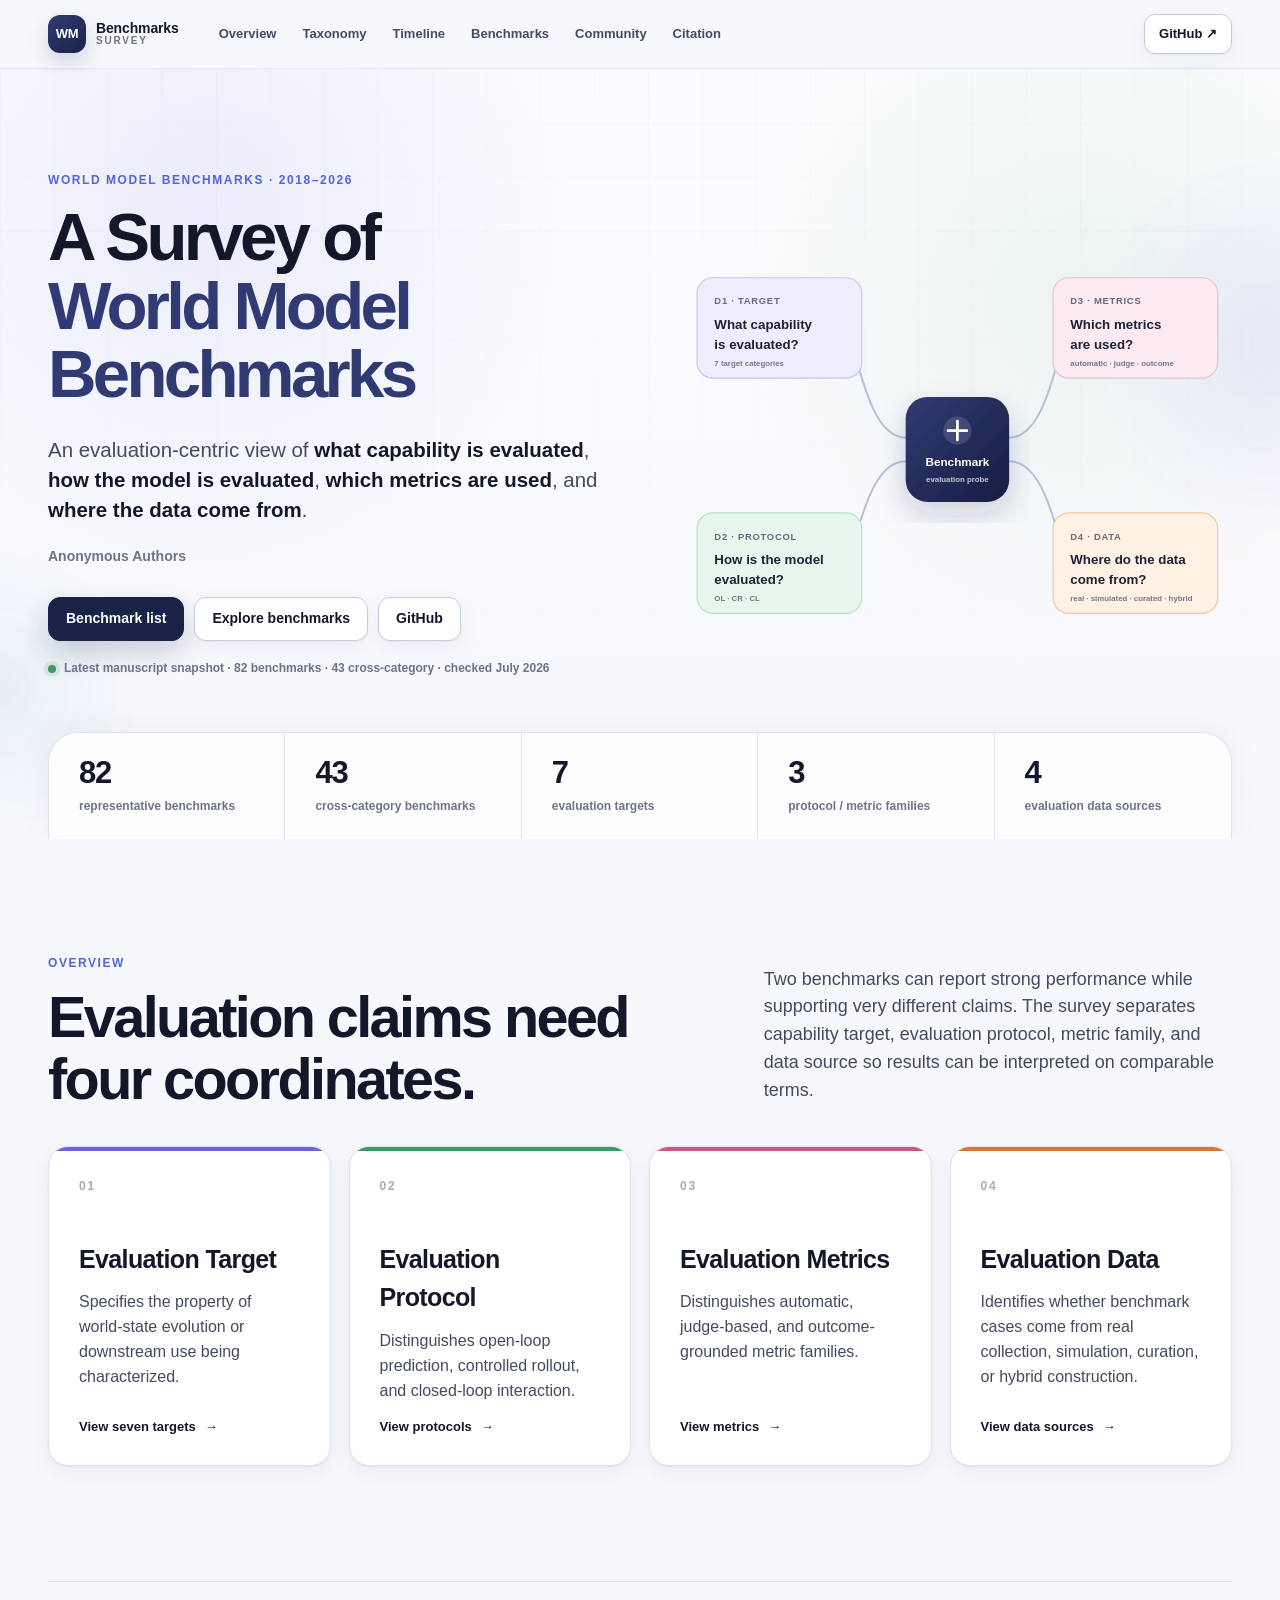
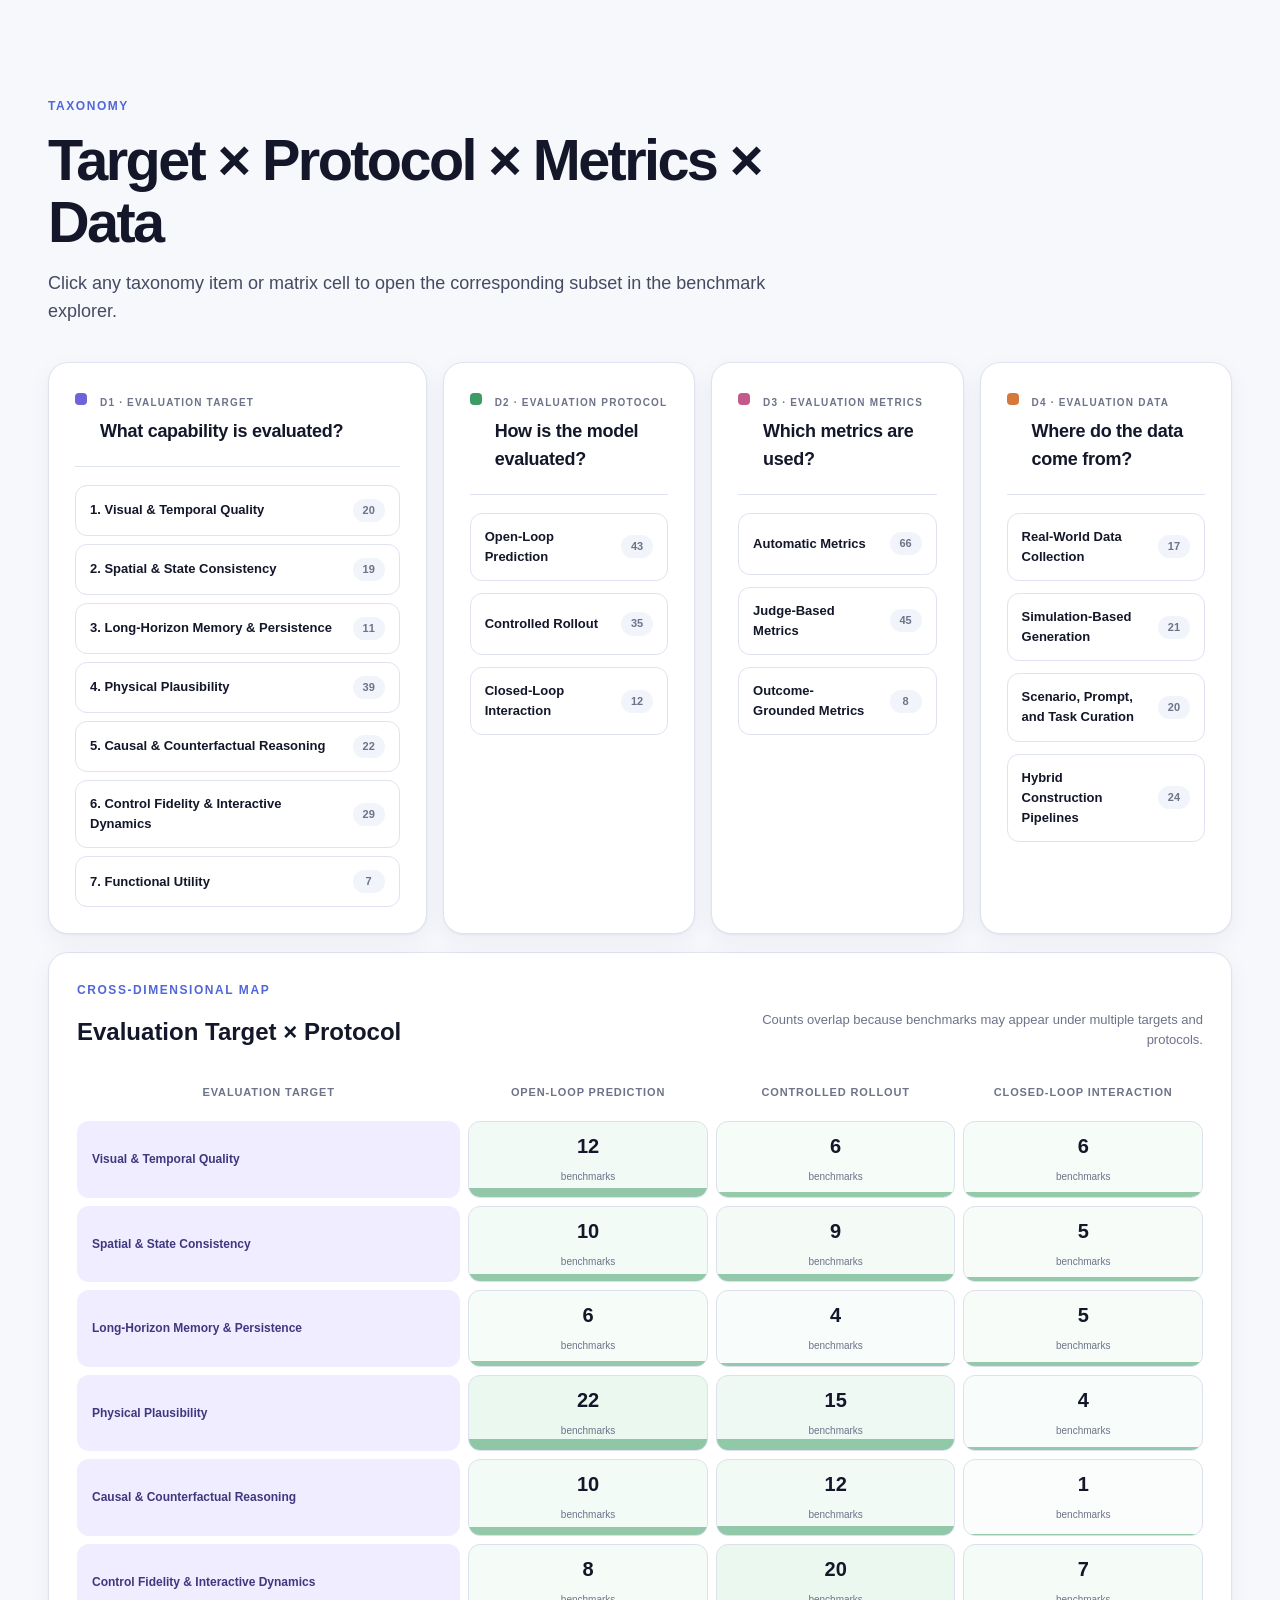
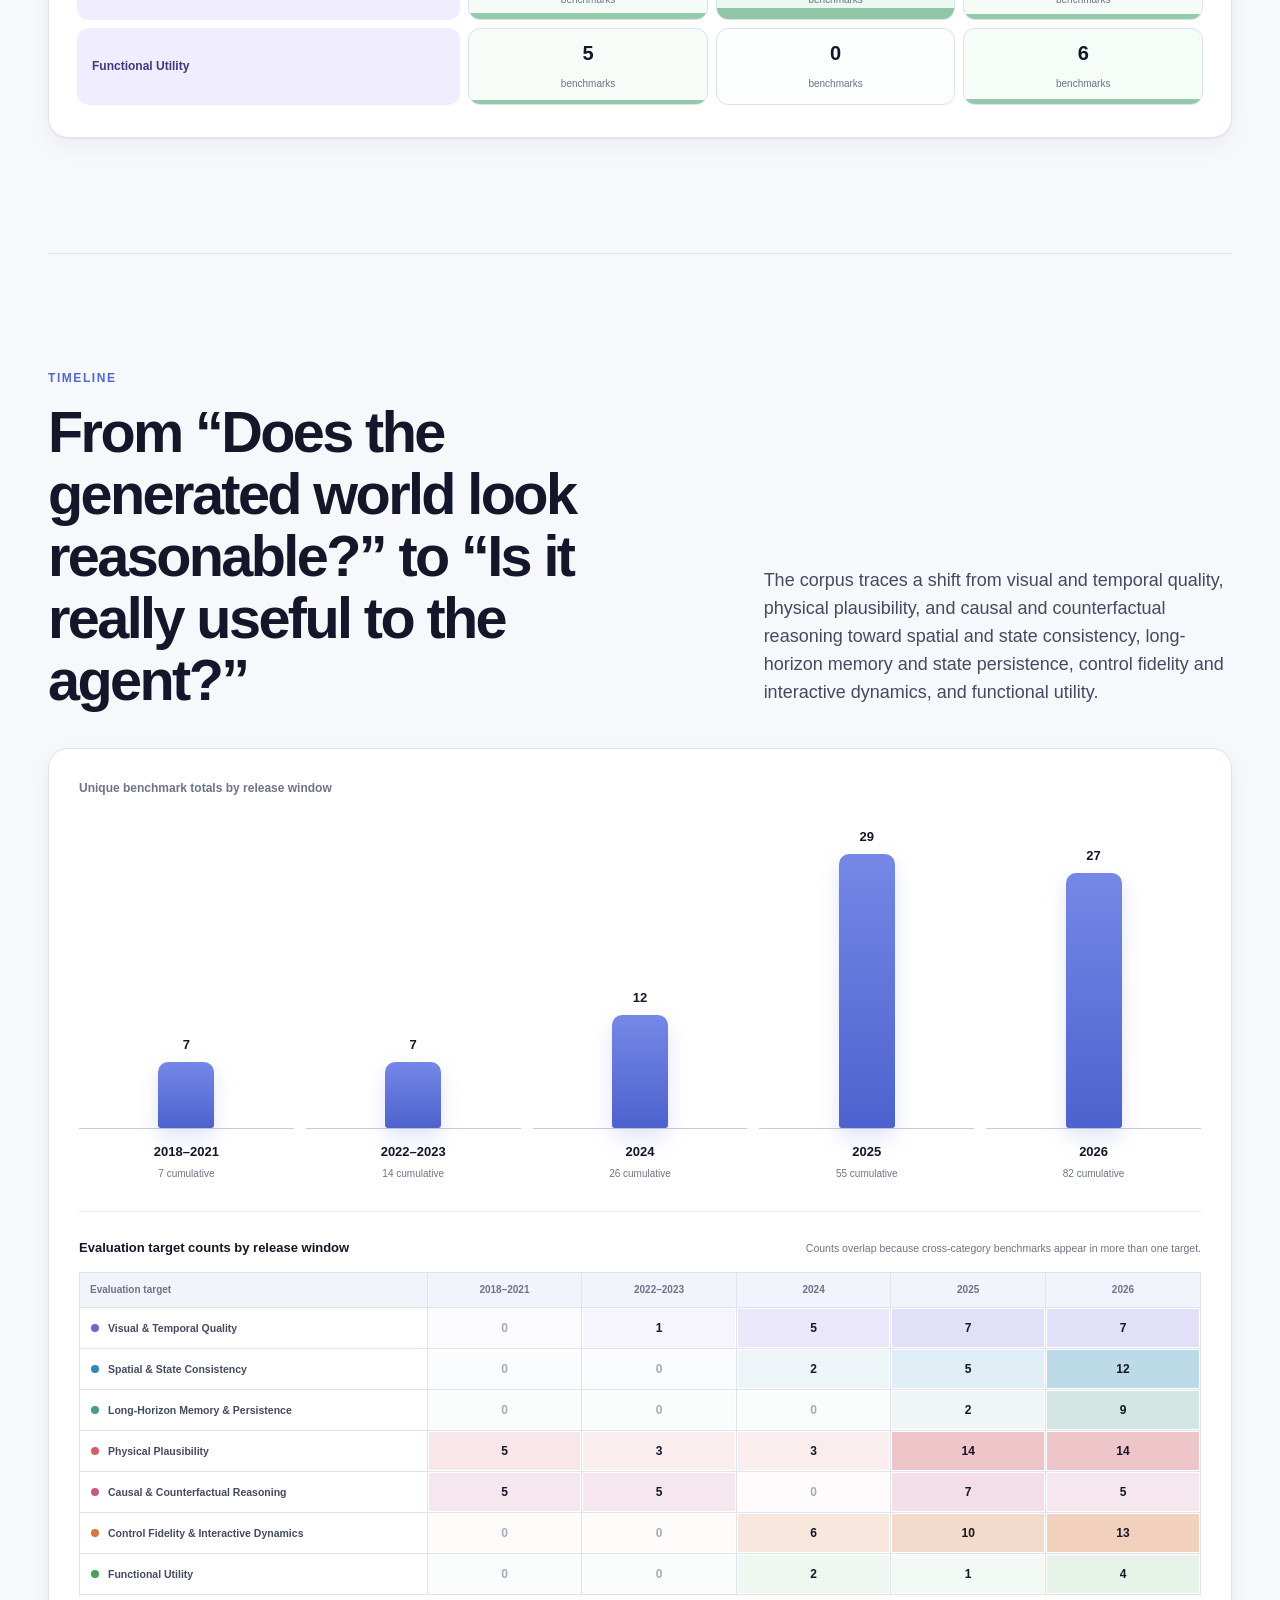
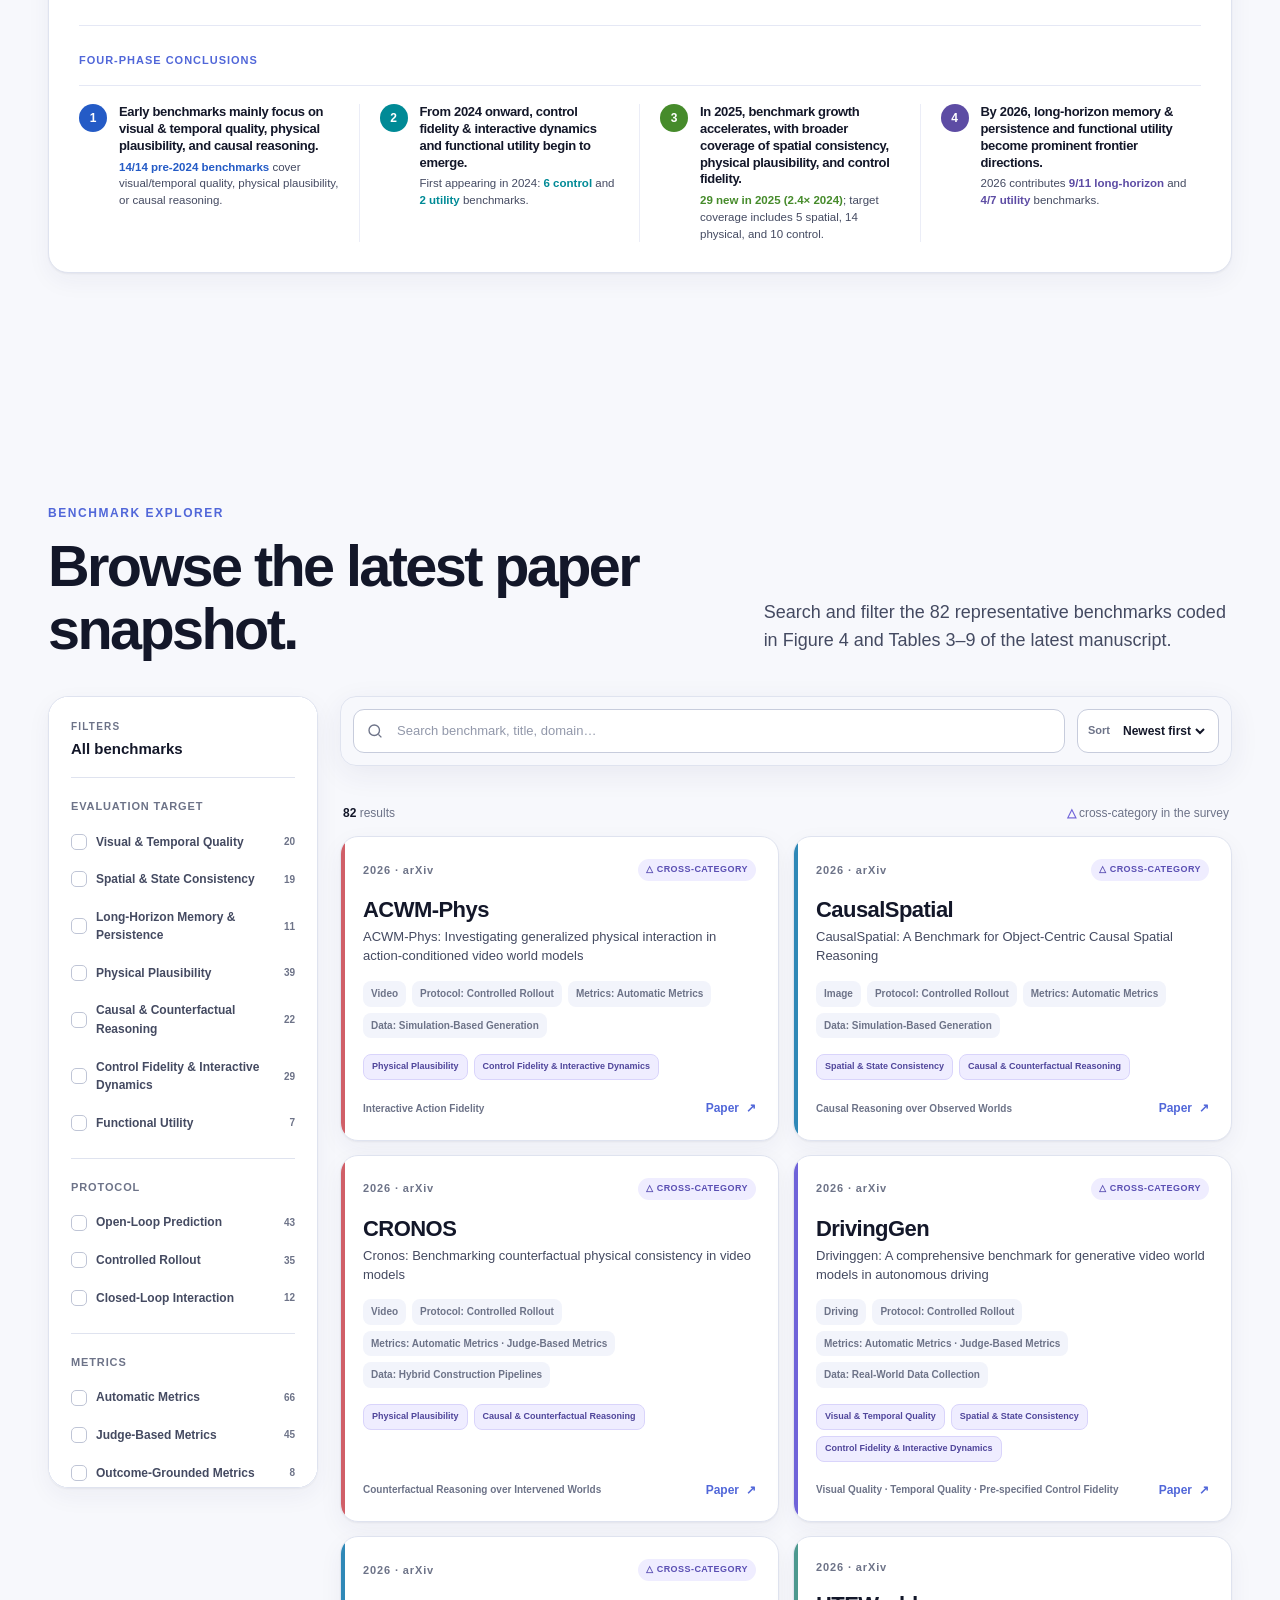
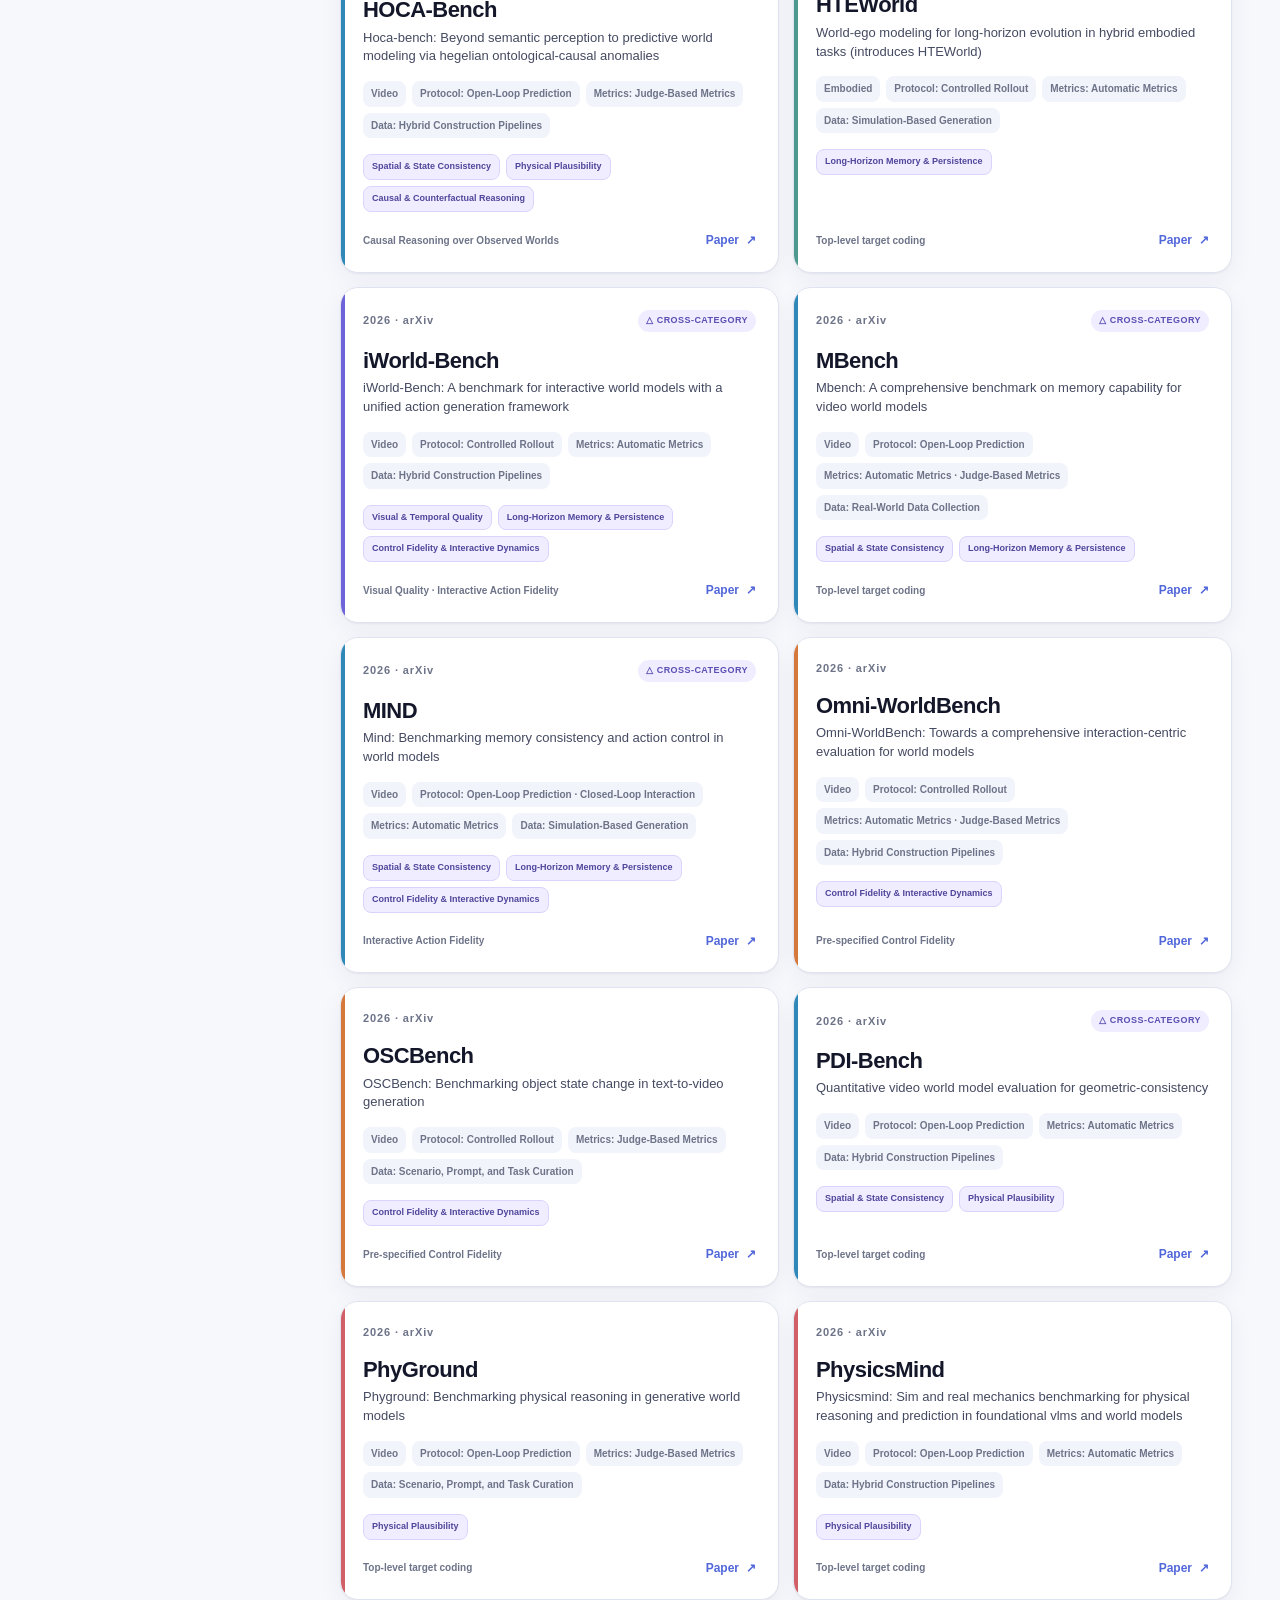
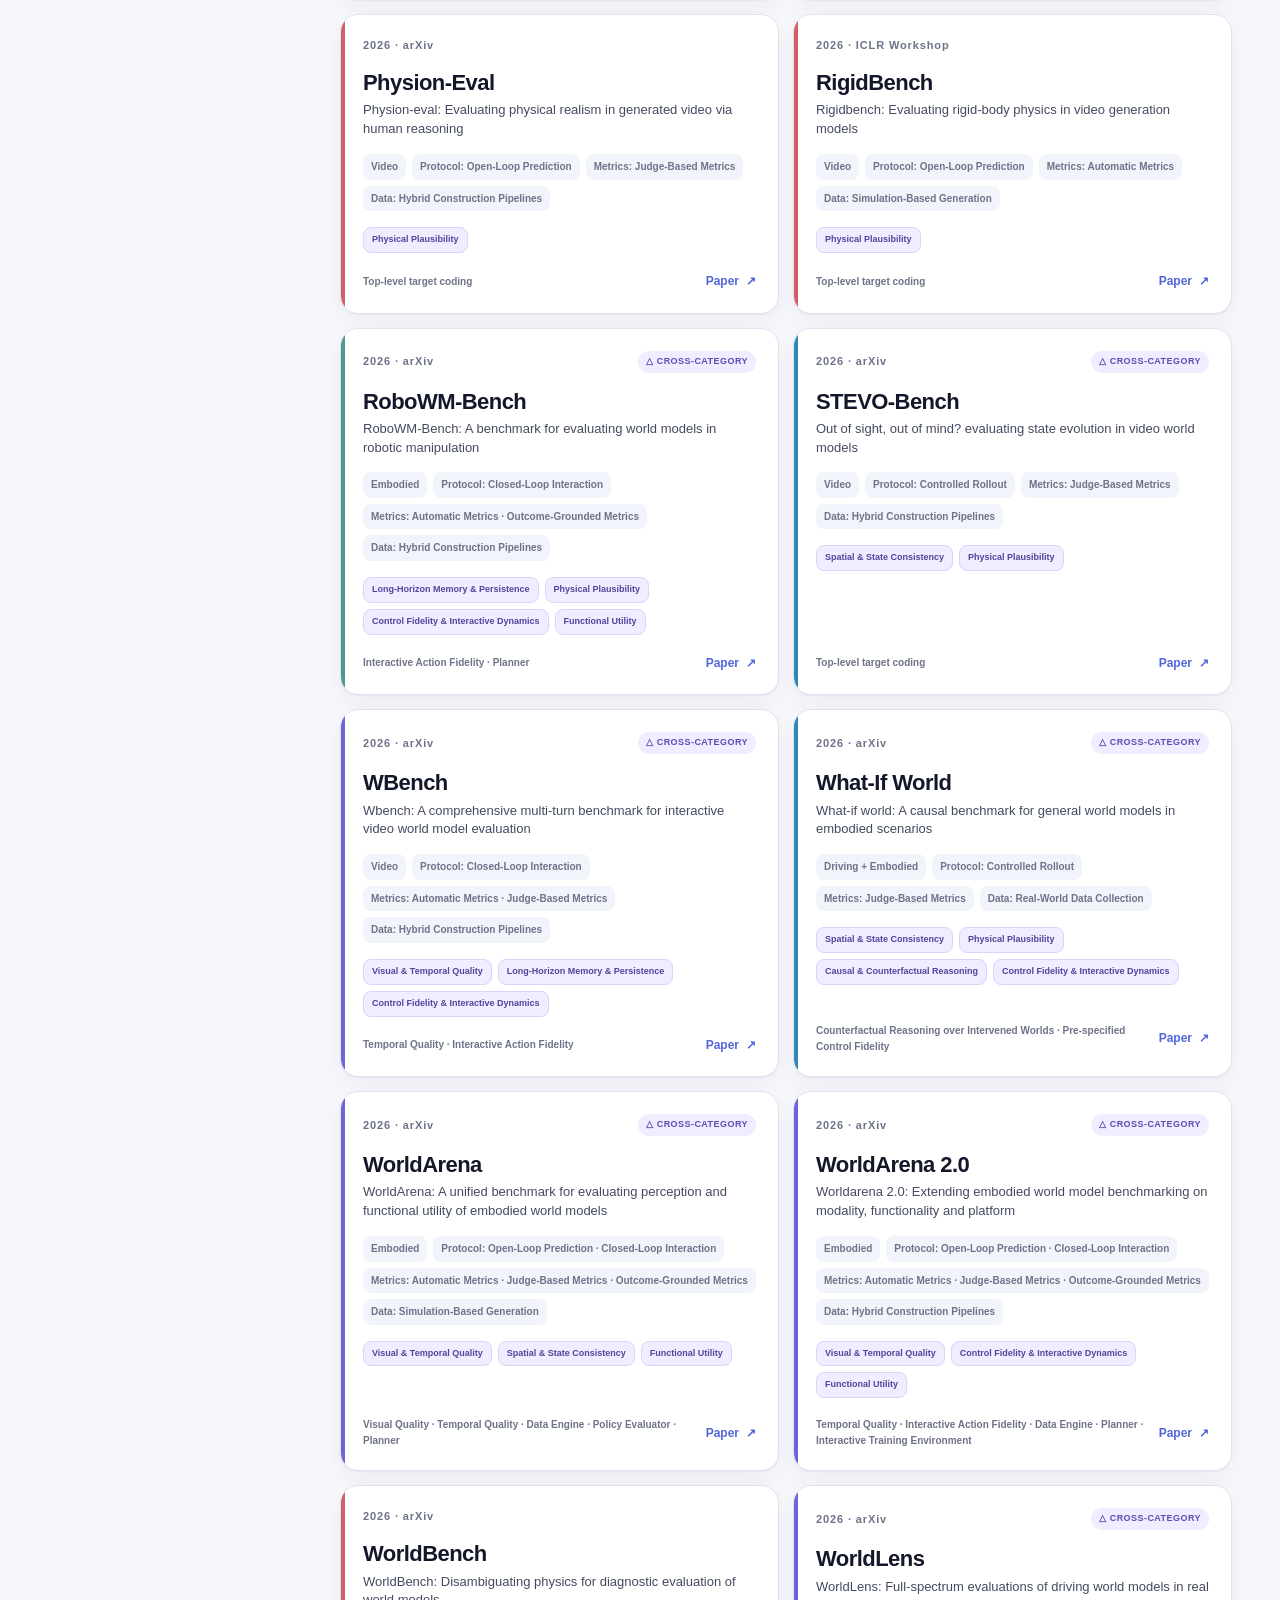
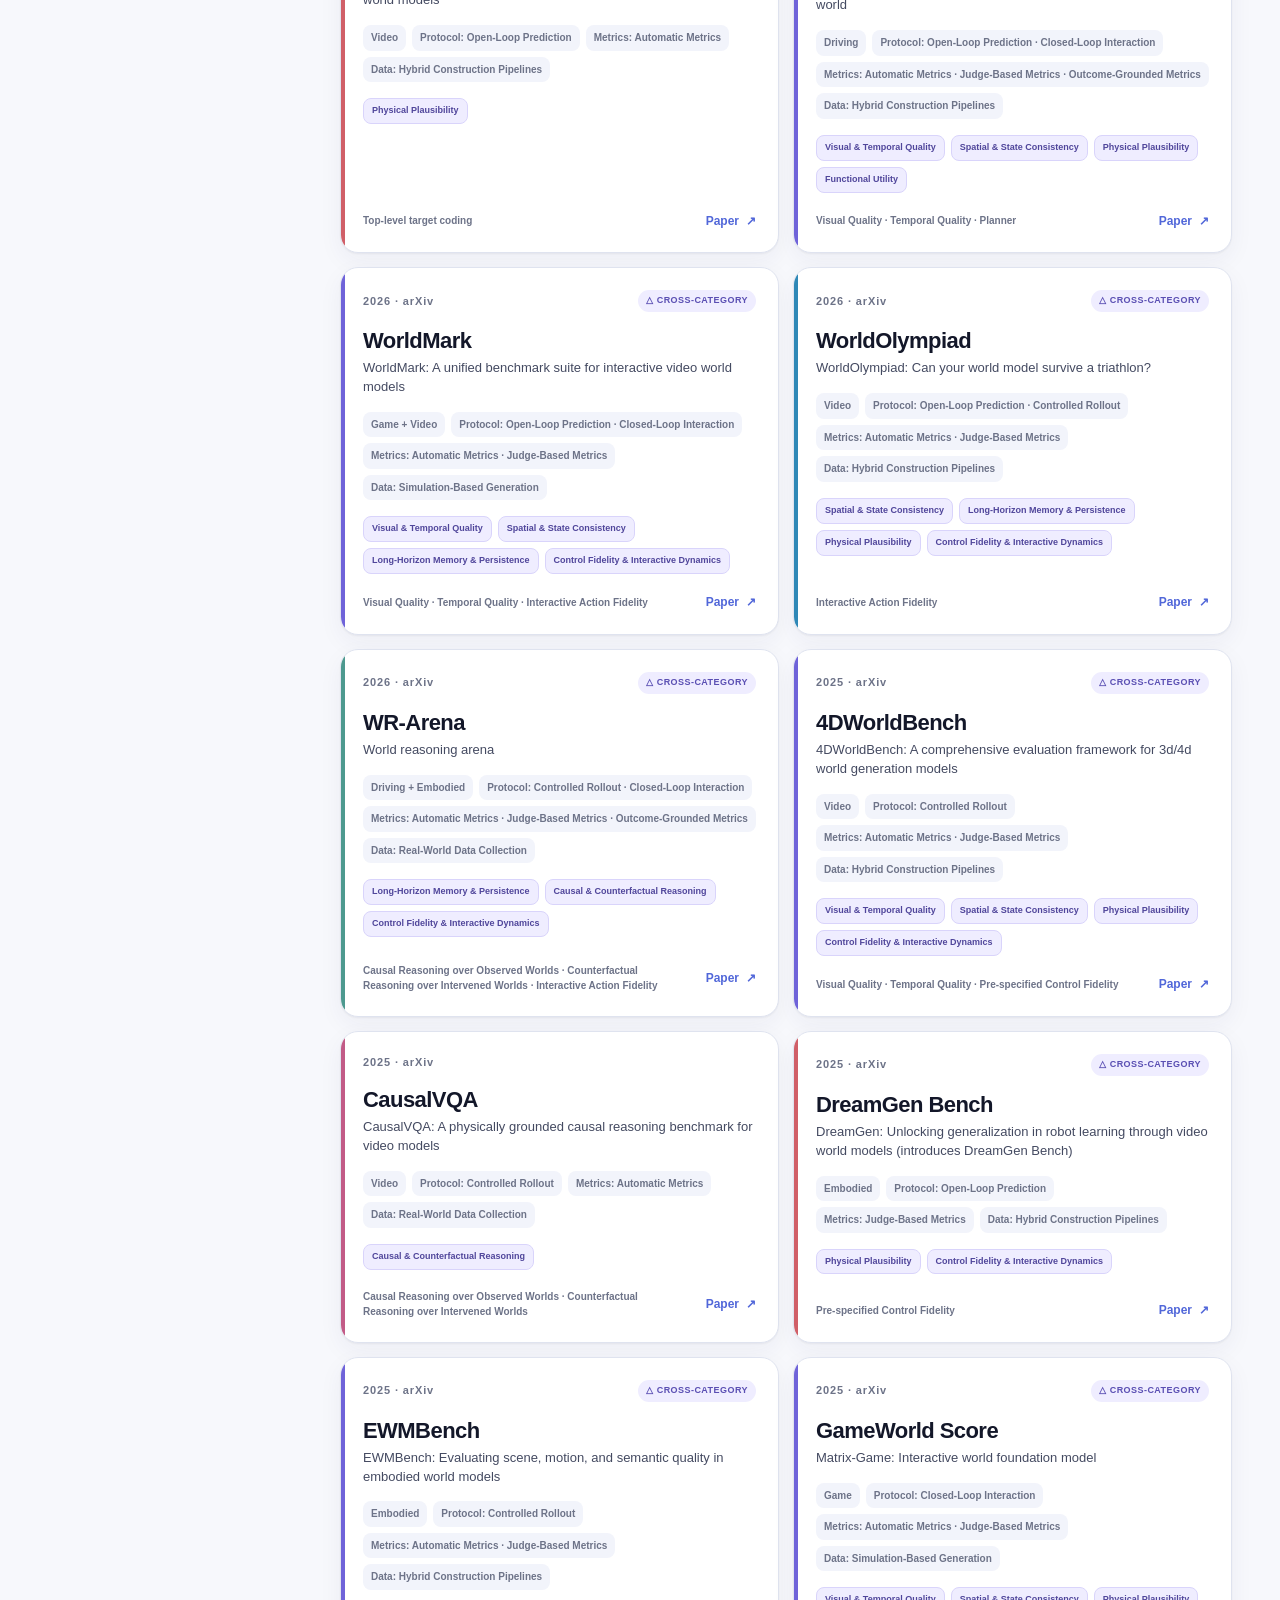
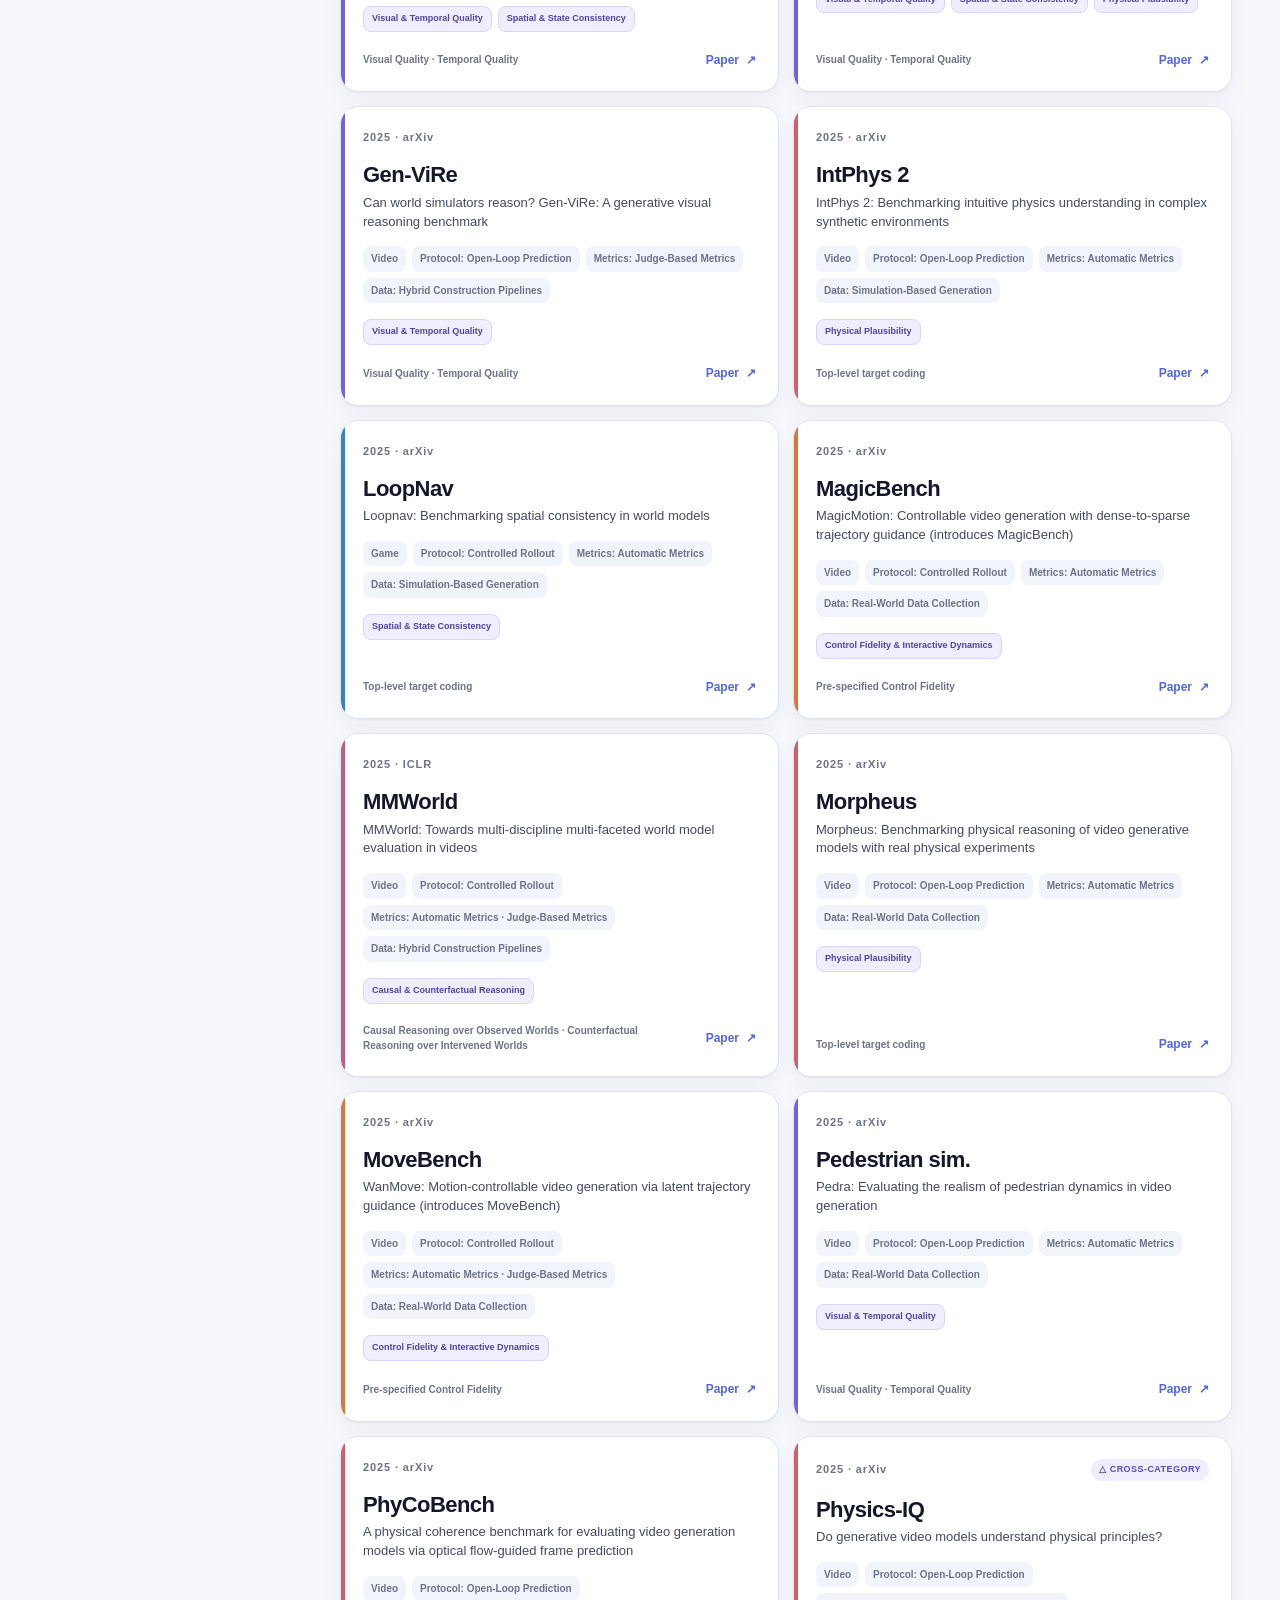
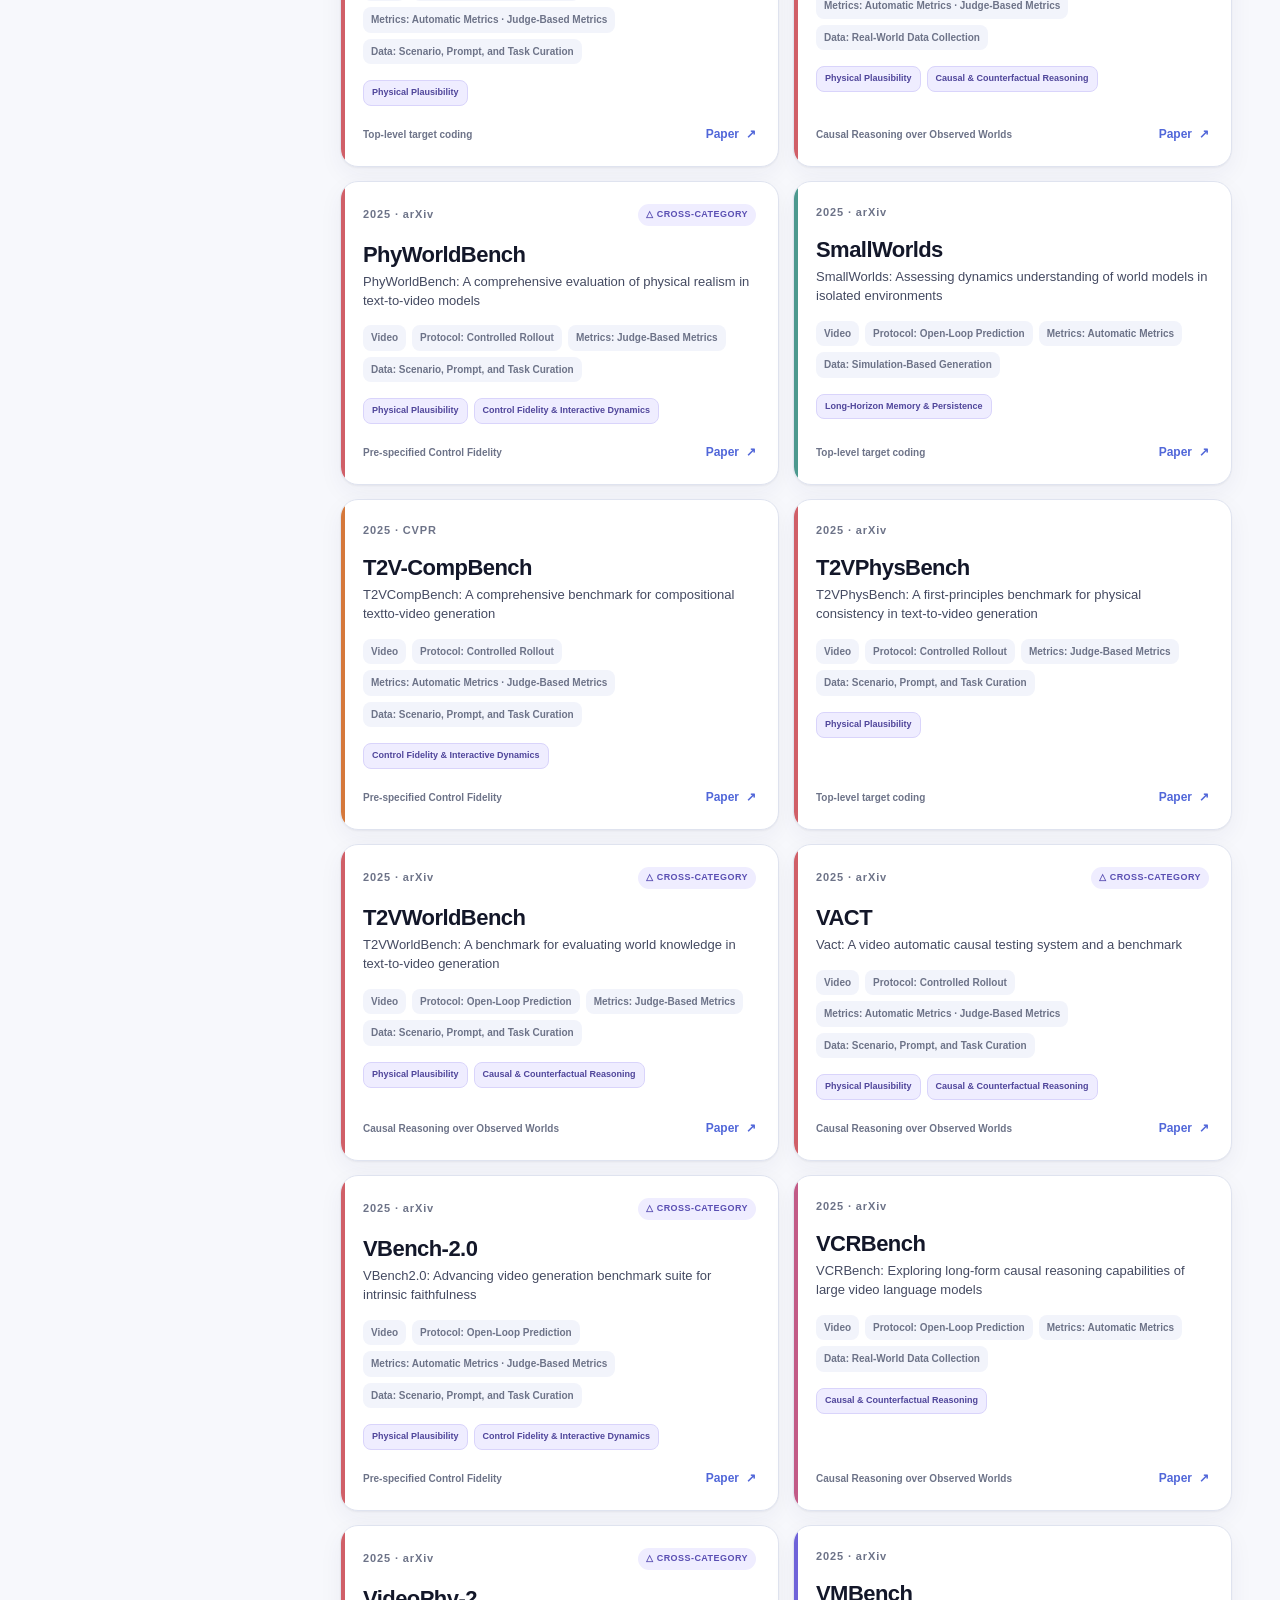
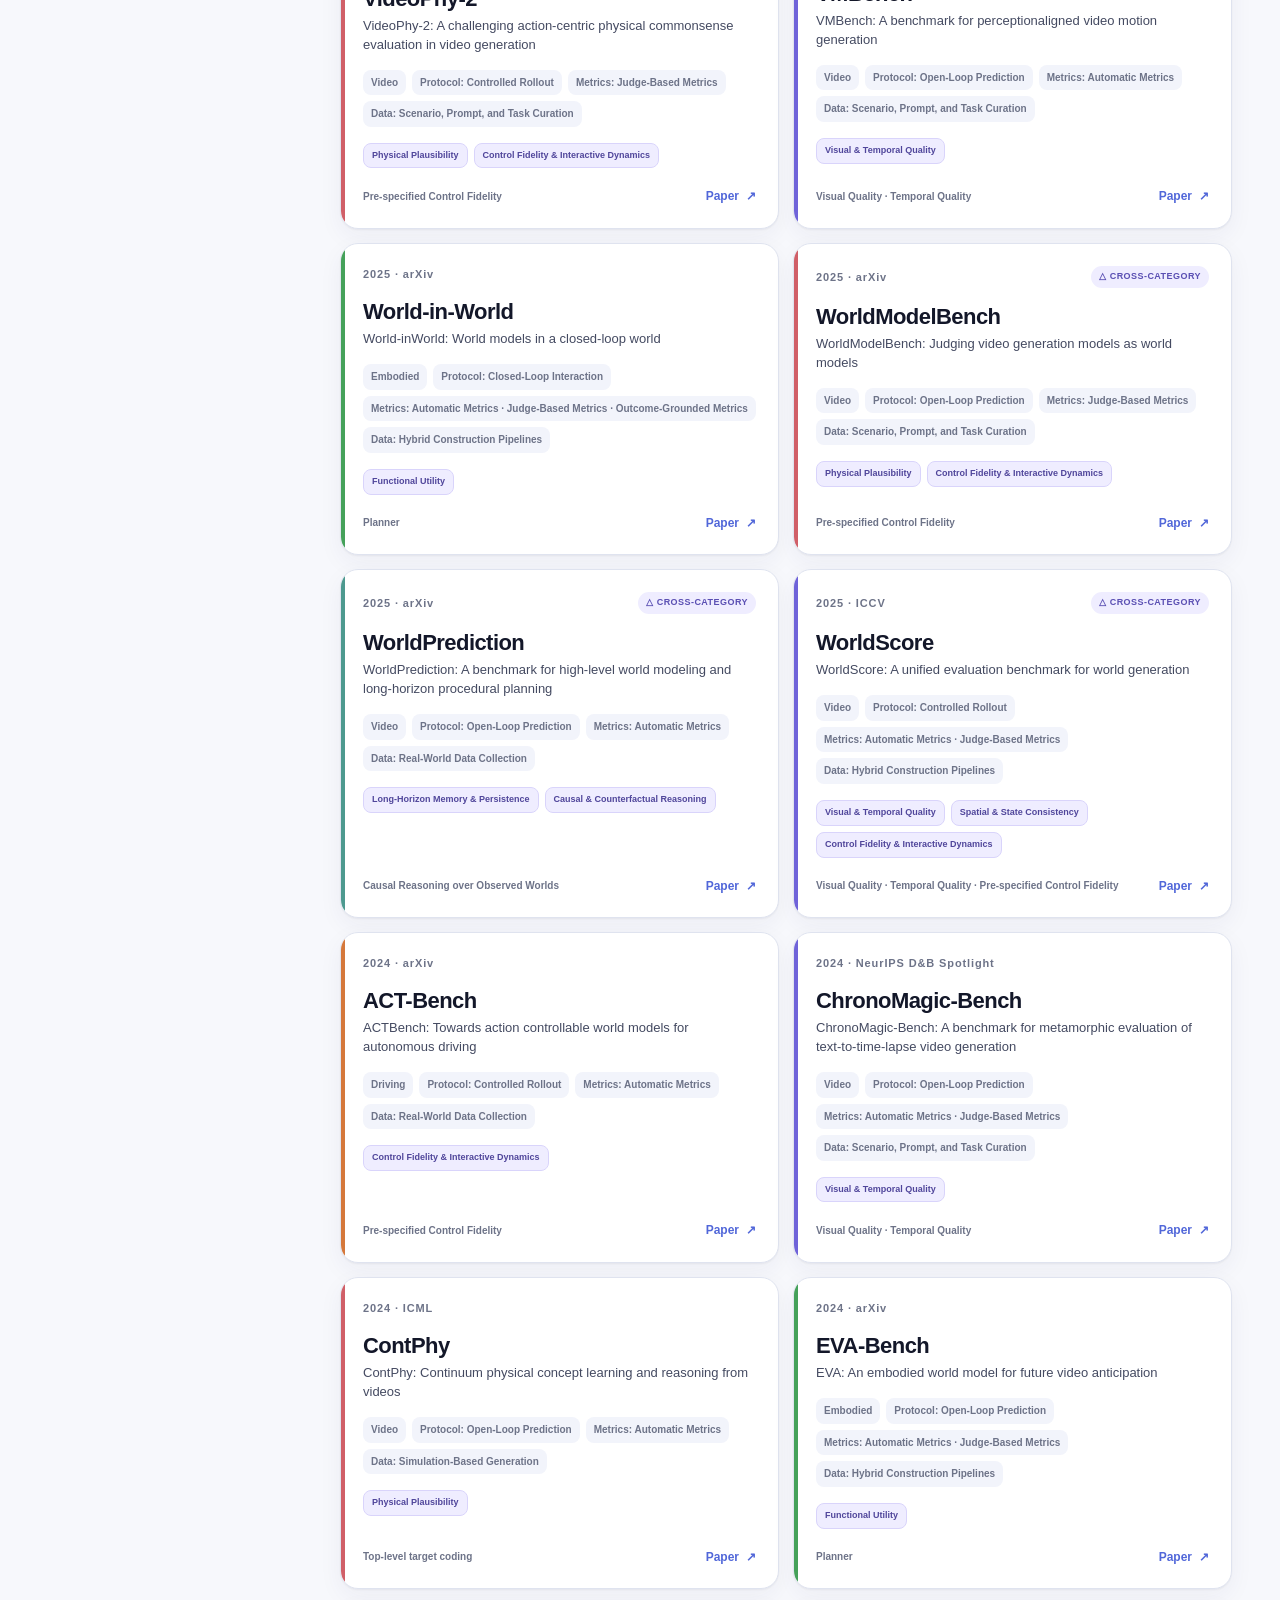
==== commit bc58e7c5: "Add timeline target breakdown" ====
--- a/docs/index.html
+++ b/docs/index.html
@@ -209,64 +209,68 @@
       <div class="section-heading split-heading">
         <div>
           <p class="eyebrow">Timeline</p>
-          <h2>From perceptual fidelity to interactive utility.</h2>
+          <h2>From &ldquo;Does the generated world look reasonable?&rdquo; to &ldquo;Is it really useful to the agent?&rdquo;</h2>
         </div>
         <p>
-          The corpus traces a shift from early visual, physical, and causal diagnostics toward
-          control fidelity, long-horizon persistence, and downstream agent utility.
+          The corpus traces a shift from visual and temporal quality, physical plausibility,
+          and causal and counterfactual reasoning toward spatial and state consistency,
+          long-horizon memory and state persistence, control fidelity and interactive dynamics,
+          and functional utility.
         </p>
       </div>
 
       <div class="timeline-shell">
         <div class="timeline-toolbar">
-          <span>Unique benchmarks by release window</span>
+          <span>Unique benchmark totals by release window</span>
           <button id="clear-year" class="small-button" type="button" hidden>Clear year filter</button>
         </div>
 
       <div class="timeline-detail">
         <div id="timeline-chart" class="timeline-chart" aria-label="Benchmark releases by year"></div>
-
-        <aside class="timeline-analysis" aria-label="Growth analysis from Figure 2">
-          <p class="timeline-analysis-title">Growth analysis from Figure 2</p>
-
-          <p>
-            Figure 2 reveals a shift not only in the volume of world-model benchmarks but also
-            in the composition of their evaluation targets. Only <strong>14 of the 82 benchmarks
-            (17.1%)</strong> were introduced before 2024, with early efforts concentrated primarily
-            on visual and temporal quality, controlled physical reasoning, and causal understanding.
-          </p>
-
-          <p>
-            The number of newly introduced benchmarks then increased from <strong>12 in 2024</strong>
-            to <strong>29 in 2025</strong>, representing a <strong>2.4-fold increase</strong> and
-            raising the cumulative total from <strong>26 to 55</strong>. A further
-            <strong>27 benchmarks</strong> appeared in the first two quarters of 2026, bringing
-            the corpus to <strong>82</strong>; consequently, <strong>56 of the 82 benchmarks
-            (68.3%)</strong> were introduced during 2025–2026.
-          </p>
-
-          <p>
-            This quantitative growth was accompanied by a broadening of evaluation scope.
-            All <strong>29 benchmarks</strong> classified under
-            <strong>Control Fidelity and Interactive Dynamics</strong> and all
-            <strong>seven Functional Utility benchmarks</strong> were introduced from 2024 onward,
-            while <strong>17 of the 19 Spatial and State Consistency benchmarks</strong> appeared
-            in 2025–2026. Long-horizon evaluation is even more recent:
-            <strong>nine of the eleven benchmarks</strong> in
-            <strong>Long-Horizon Memory and State Persistence</strong> were released in 2026.
-          </p>
-
-          <p>
-            Meanwhile, <strong>Physical Plausibility</strong> remained the most densely populated
-            category, comprising <strong>39 benchmarks</strong> and expanding from controlled
-            synthetic diagnostics to generative, embodied, and action-conditioned settings.
-            These statistics motivate the four phases summarized in Figure 2: an early emphasis
-            on appearance, physics, and causal reasoning; the emergence of controllability and
-            functional utility from 2024; rapid growth and target diversification in 2025; and
-            the rise of long-horizon and downstream-oriented evaluation in 2026.
-          </p>
-        </aside>
-      </div>
+      </div>
+
+      <div class="timeline-target-summary" aria-labelledby="timeline-target-summary-title">
+        <div class="timeline-target-summary-heading">
+          <h3 id="timeline-target-summary-title">Evaluation target counts by release window</h3>
+          <p>Counts overlap because cross-category benchmarks appear in more than one target.</p>
+        </div>
+        <div id="timeline-target-matrix" class="timeline-target-scroll" aria-live="polite"></div>
+      </div>
+
+      <aside class="timeline-analysis" aria-label="Four-phase conclusions">
+        <p class="timeline-analysis-title">Four-phase conclusions</p>
+
+        <ol class="timeline-insights">
+          <li class="timeline-insight">
+            <span class="timeline-stage-number" aria-hidden="true">1</span>
+            <div>
+              <h3>Early benchmarks mainly focus on visual &amp; temporal quality, physical plausibility, and causal reasoning.</h3>
+              <p><strong>14/14 pre-2024 benchmarks</strong> cover visual/temporal quality, physical plausibility, or causal reasoning.</p>
+            </div>
+          </li>
+          <li class="timeline-insight">
+            <span class="timeline-stage-number" aria-hidden="true">2</span>
+            <div>
+              <h3>From 2024 onward, control fidelity &amp; interactive dynamics and functional utility begin to emerge.</h3>
+              <p>First appearing in 2024: <strong>6 control</strong> and <strong>2 utility</strong> benchmarks.</p>
+            </div>
+          </li>
+          <li class="timeline-insight">
+            <span class="timeline-stage-number" aria-hidden="true">3</span>
+            <div>
+              <h3>In 2025, benchmark growth accelerates, with broader coverage of spatial consistency, physical plausibility, and control fidelity.</h3>
+              <p><strong>29 new in 2025 (2.4× 2024)</strong>; target coverage includes 5 spatial, 14 physical, and 10 control.</p>
+            </div>
+          </li>
+          <li class="timeline-insight">
+            <span class="timeline-stage-number" aria-hidden="true">4</span>
+            <div>
+              <h3>By 2026, long-horizon memory &amp; persistence and functional utility become prominent frontier directions.</h3>
+              <p>2026 contributes <strong>9/11 long-horizon</strong> and <strong>4/7 utility</strong> benchmarks.</p>
+            </div>
+          </li>
+        </ol>
+      </aside>
     </div>
   </section>
 
@@ -378,6 +382,6 @@
     <div class="footer-links"><a href="#top">Back to top</a><a href="https://github.com/axbhb/world-model-evaluation-survey/blob/main/Readme.md" target="_blank" rel="noreferrer">Benchmark list</a><a href="assets/benchmarks.json" target="_blank">Data manifest</a><a href="https://github.com/axbhb/world-model-evaluation-survey" target="_blank" rel="noreferrer">GitHub</a></div>
   </footer>
 
-  <script src="assets/app-v3.js?v=4" defer></script>
+  <script src="assets/app-v3.js?v=5" defer></script>
 </body>
 </html>
--- a/docs/assets/styles.css
+++ b/docs/assets/styles.css
@@ -4,3 +4,421 @@
 @import url("styles/part-4.css");
 @import url("styles/part-5.css");
 @import url("styles/latest.css");
+
+/*
+ * Figure 2 timeline.
+ * The analysis is now part of the HTML, so this file deliberately overrides
+ * the older JavaScript-injected two-column shell defined in latest.css.
+ */
+.timeline-shell {
+  display: block;
+}
+
+.timeline-shell > .timeline-toolbar {
+  margin-bottom: 24px;
+}
+
+.timeline-detail {
+  display: block;
+}
+
+/* The manuscript groups releases into five windows rather than nine years. */
+.timeline-detail .timeline-chart {
+  grid-template-columns: repeat(5, minmax(76px, 1fr));
+  min-width: 0;
+  min-height: 360px;
+}
+
+.timeline-detail .year-column {
+  grid-template-rows: 275px auto;
+}
+
+.timeline-analysis {
+  min-width: 0;
+  margin-top: 30px;
+  padding: 26px 0 0;
+  border: 0;
+  border-top: 1px solid rgba(137, 149, 207, .22);
+  border-radius: 0;
+  background: none;
+  box-shadow: none;
+}
+
+.timeline-analysis-title {
+  margin: 0 0 18px;
+  padding: 0 0 16px;
+  border-bottom: 1px solid rgba(137, 149, 207, .22);
+  color: var(--accent);
+  font-size: 11px;
+  font-weight: 900;
+  letter-spacing: .09em;
+  text-transform: uppercase;
+}
+
+.timeline-insights {
+  display: grid;
+  grid-template-columns: repeat(4, minmax(0, 1fr));
+  padding: 0;
+  margin: 0;
+  list-style: none;
+}
+
+.timeline-insight {
+  --stage-accent: #245bc6;
+  display: grid;
+  grid-template-columns: 28px minmax(0, 1fr);
+  gap: 12px;
+  align-items: start;
+  padding: 0 20px;
+  border-right: 1px solid rgba(137, 149, 207, .17);
+  border-bottom: 0;
+}
+
+.timeline-insight:nth-child(2) {
+  --stage-accent: #008a96;
+}
+
+.timeline-insight:nth-child(3) {
+  --stage-accent: #468b2b;
+}
+
+.timeline-insight:nth-child(4) {
+  --stage-accent: #5d4ca4;
+}
+
+.timeline-insight:first-child {
+  padding-left: 0;
+}
+
+.timeline-insight:last-child {
+  padding-right: 0;
+  border-right: 0;
+}
+
+.timeline-stage-number {
+  display: grid;
+  width: 28px;
+  height: 28px;
+  place-items: center;
+  border-radius: 50%;
+  background: var(--stage-accent);
+  color: #fff;
+  font-size: 12px;
+  font-weight: 900;
+  line-height: 1;
+}
+
+.timeline-insight h3,
+.timeline-insight p {
+  margin: 0;
+}
+
+.timeline-insight h3 {
+  color: var(--ink);
+  font-size: 13px;
+  font-weight: 900;
+  line-height: 1.3;
+}
+
+.timeline-insight p {
+  margin-top: 4px;
+  color: var(--ink-soft);
+  font-size: 11.5px;
+  line-height: 1.45;
+}
+
+.timeline-insight strong {
+  color: var(--stage-accent);
+  font-weight: 900;
+}
+
+.timeline-target-summary {
+  margin-top: 30px;
+  padding-top: 26px;
+  border-top: 1px solid rgba(137, 149, 207, .22);
+}
+
+.timeline-target-summary-heading {
+  display: flex;
+  align-items: baseline;
+  justify-content: space-between;
+  gap: 24px;
+  margin-bottom: 14px;
+}
+
+.timeline-target-summary-heading h3,
+.timeline-target-summary-heading p {
+  margin: 0;
+}
+
+.timeline-target-summary-heading h3 {
+  font-size: 13px;
+  font-weight: 900;
+}
+
+.timeline-target-summary-heading p {
+  color: var(--muted);
+  font-size: 10.5px;
+}
+
+.timeline-target-scroll {
+  overflow-x: auto;
+  border: 1px solid var(--line);
+  scrollbar-width: thin;
+  scrollbar-color: #c2c8dc transparent;
+}
+
+.timeline-target-matrix {
+  width: 100%;
+  min-width: 820px;
+  border-collapse: collapse;
+  table-layout: fixed;
+}
+
+.timeline-target-matrix th,
+.timeline-target-matrix td {
+  border-right: 1px solid var(--line);
+  border-bottom: 1px solid var(--line);
+}
+
+.timeline-target-matrix th:last-child,
+.timeline-target-matrix td:last-child {
+  border-right: 0;
+}
+
+.timeline-target-matrix tbody tr:last-child th,
+.timeline-target-matrix tbody tr:last-child td {
+  border-bottom: 0;
+}
+
+.timeline-target-matrix thead th {
+  padding: 9px 10px;
+  background: var(--surface-soft);
+  color: var(--muted);
+  font-size: 10px;
+  font-weight: 900;
+  text-align: center;
+}
+
+.timeline-target-matrix thead th:first-child {
+  width: 31%;
+  text-align: left;
+}
+
+.timeline-target-matrix tbody th {
+  background: #fff;
+  text-align: left;
+}
+
+.timeline-target-row-button,
+.timeline-target-cell {
+  width: 100%;
+  border: 0;
+  background: transparent;
+  cursor: pointer;
+}
+
+.timeline-target-row-button {
+  display: flex;
+  align-items: center;
+  gap: 9px;
+  min-height: 38px;
+  padding: 7px 10px;
+  color: var(--ink-soft);
+  font-size: 10.5px;
+  font-weight: 800;
+  text-align: left;
+}
+
+.timeline-target-dot {
+  flex: 0 0 auto;
+  width: 8px;
+  height: 8px;
+  border-radius: 50%;
+  background: var(--target-color);
+}
+
+.timeline-target-cell {
+  position: relative;
+  min-height: 38px;
+  overflow: hidden;
+  color: var(--ink);
+}
+
+.timeline-target-cell::before {
+  position: absolute;
+  inset: 0;
+  background: var(--target-color);
+  content: "";
+  opacity: var(--cell-opacity);
+}
+
+.timeline-target-cell strong {
+  position: relative;
+  z-index: 1;
+  font-size: 12px;
+}
+
+.timeline-target-row-button:hover,
+.timeline-target-cell:hover {
+  box-shadow: inset 0 0 0 2px color-mix(in srgb, var(--target-color) 55%, #fff);
+}
+
+.timeline-target-row-button[aria-pressed="true"],
+.timeline-target-cell[aria-pressed="true"] {
+  box-shadow: inset 0 0 0 2px var(--target-color);
+}
+
+.timeline-target-cell:disabled {
+  color: #a5aabc;
+  cursor: default;
+}
+
+.timeline-target-cell:disabled::before {
+  opacity: .025;
+}
+
+/* Move the overview-card title and description upward while keeping the
+   absolutely positioned View action fixed at the bottom. */
+.principle-card h3 {
+  margin-top: 44px;
+}
+
+@media (max-width: 1180px) {
+  .timeline-detail .timeline-chart {
+    grid-template-columns: repeat(5, minmax(90px, 1fr));
+  }
+
+  .timeline-insights {
+    grid-template-columns: repeat(2, minmax(0, 1fr));
+  }
+
+  .timeline-analysis {
+    margin-top: 28px;
+    padding: 28px 0 0;
+    border-top: 1px solid rgba(137, 149, 207, .28);
+  }
+
+  .timeline-insight,
+  .timeline-insight:first-child,
+  .timeline-insight:last-child {
+    display: grid;
+    padding: 18px 22px;
+    border-right: 1px solid rgba(137, 149, 207, .17);
+    border-bottom: 1px solid rgba(137, 149, 207, .17);
+  }
+
+  .timeline-insight:nth-child(odd) {
+    padding-left: 0;
+  }
+
+  .timeline-insight:nth-child(even) {
+    padding-right: 0;
+    border-right: 0;
+  }
+
+  .timeline-insight:nth-child(-n + 2) {
+    padding-top: 0;
+  }
+
+  .timeline-insight:nth-last-child(-n + 2) {
+    padding-bottom: 0;
+    border-bottom: 0;
+  }
+}
+
+@media (max-width: 700px) {
+  .timeline-shell {
+    padding: 22px 18px;
+  }
+
+  .timeline-detail {
+    gap: 20px;
+  }
+
+  .timeline-detail .timeline-chart {
+    grid-template-columns: repeat(5, 88px);
+    min-height: 300px;
+    overflow-x: auto;
+    padding: 0 2px 8px;
+  }
+
+  .timeline-detail .year-column {
+    grid-template-rows: 220px auto;
+  }
+
+  .timeline-analysis {
+    padding: 24px 0 0;
+  }
+
+  .timeline-analysis-title {
+    margin-bottom: 18px;
+    padding-bottom: 14px;
+  }
+
+  .timeline-target-summary {
+    margin-top: 24px;
+    padding-top: 22px;
+  }
+
+  .timeline-target-summary-heading {
+    align-items: flex-start;
+    flex-direction: column;
+    gap: 5px;
+  }
+
+  .timeline-target-matrix {
+    min-width: 760px;
+  }
+
+  .timeline-target-matrix thead th:first-child {
+    position: sticky;
+    z-index: 2;
+    left: 0;
+    width: 230px;
+  }
+
+  .timeline-target-matrix tbody th {
+    position: sticky;
+    z-index: 1;
+    left: 0;
+  }
+
+  .timeline-insights {
+    grid-template-columns: 1fr;
+  }
+
+  .timeline-insight,
+  .timeline-insight:first-child,
+  .timeline-insight:last-child {
+    display: grid;
+    padding: 16px 0;
+    border-right: 0;
+    border-bottom: 1px solid rgba(137, 149, 207, .17);
+  }
+
+  .timeline-insight:first-child {
+    padding-top: 0;
+  }
+
+  .timeline-insight:nth-child(odd),
+  .timeline-insight:nth-child(even) {
+    padding-right: 0;
+    padding-left: 0;
+    border-right: 0;
+  }
+
+  .timeline-insight:nth-child(2) {
+    padding-top: 16px;
+  }
+
+  .timeline-insight:nth-child(3) {
+    padding-bottom: 16px;
+    border-bottom: 1px solid rgba(137, 149, 207, .17);
+  }
+
+  .timeline-insight:last-child {
+    padding-bottom: 0;
+    border-bottom: 0;
+  }
+}
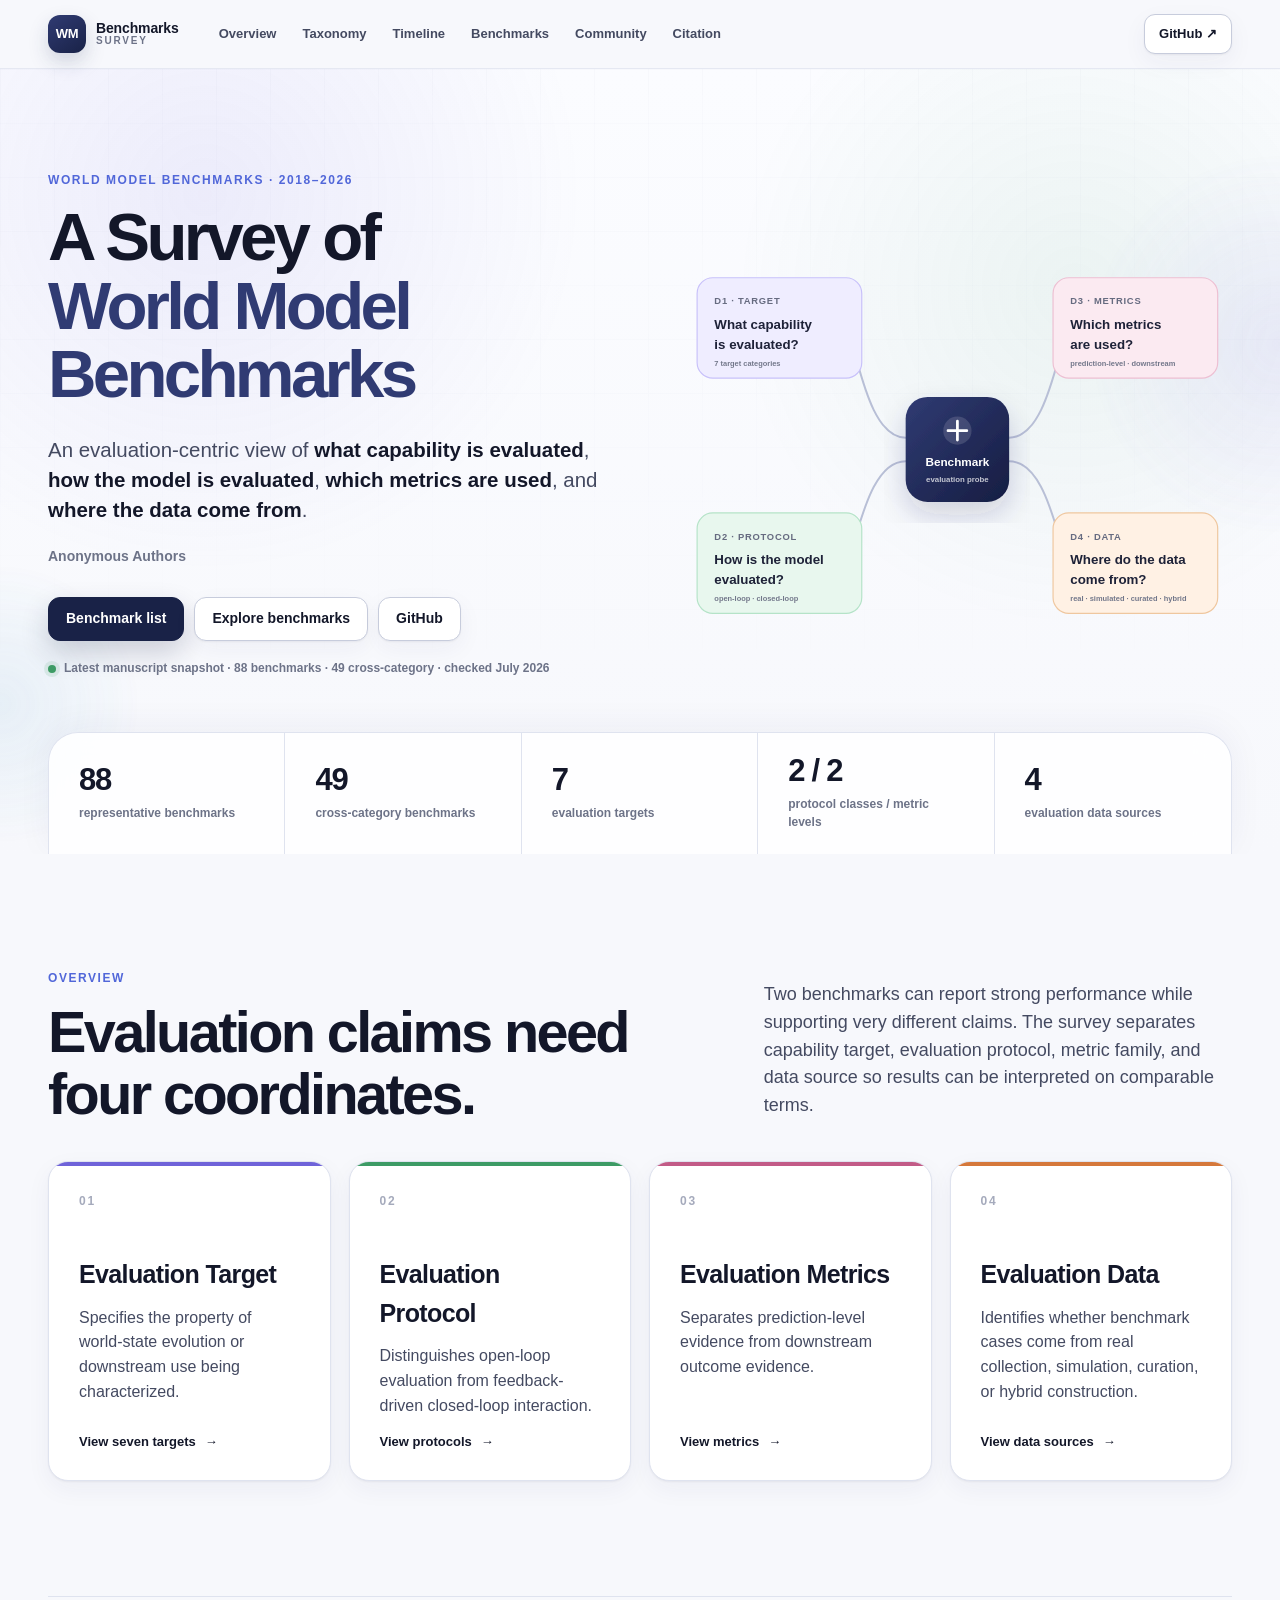
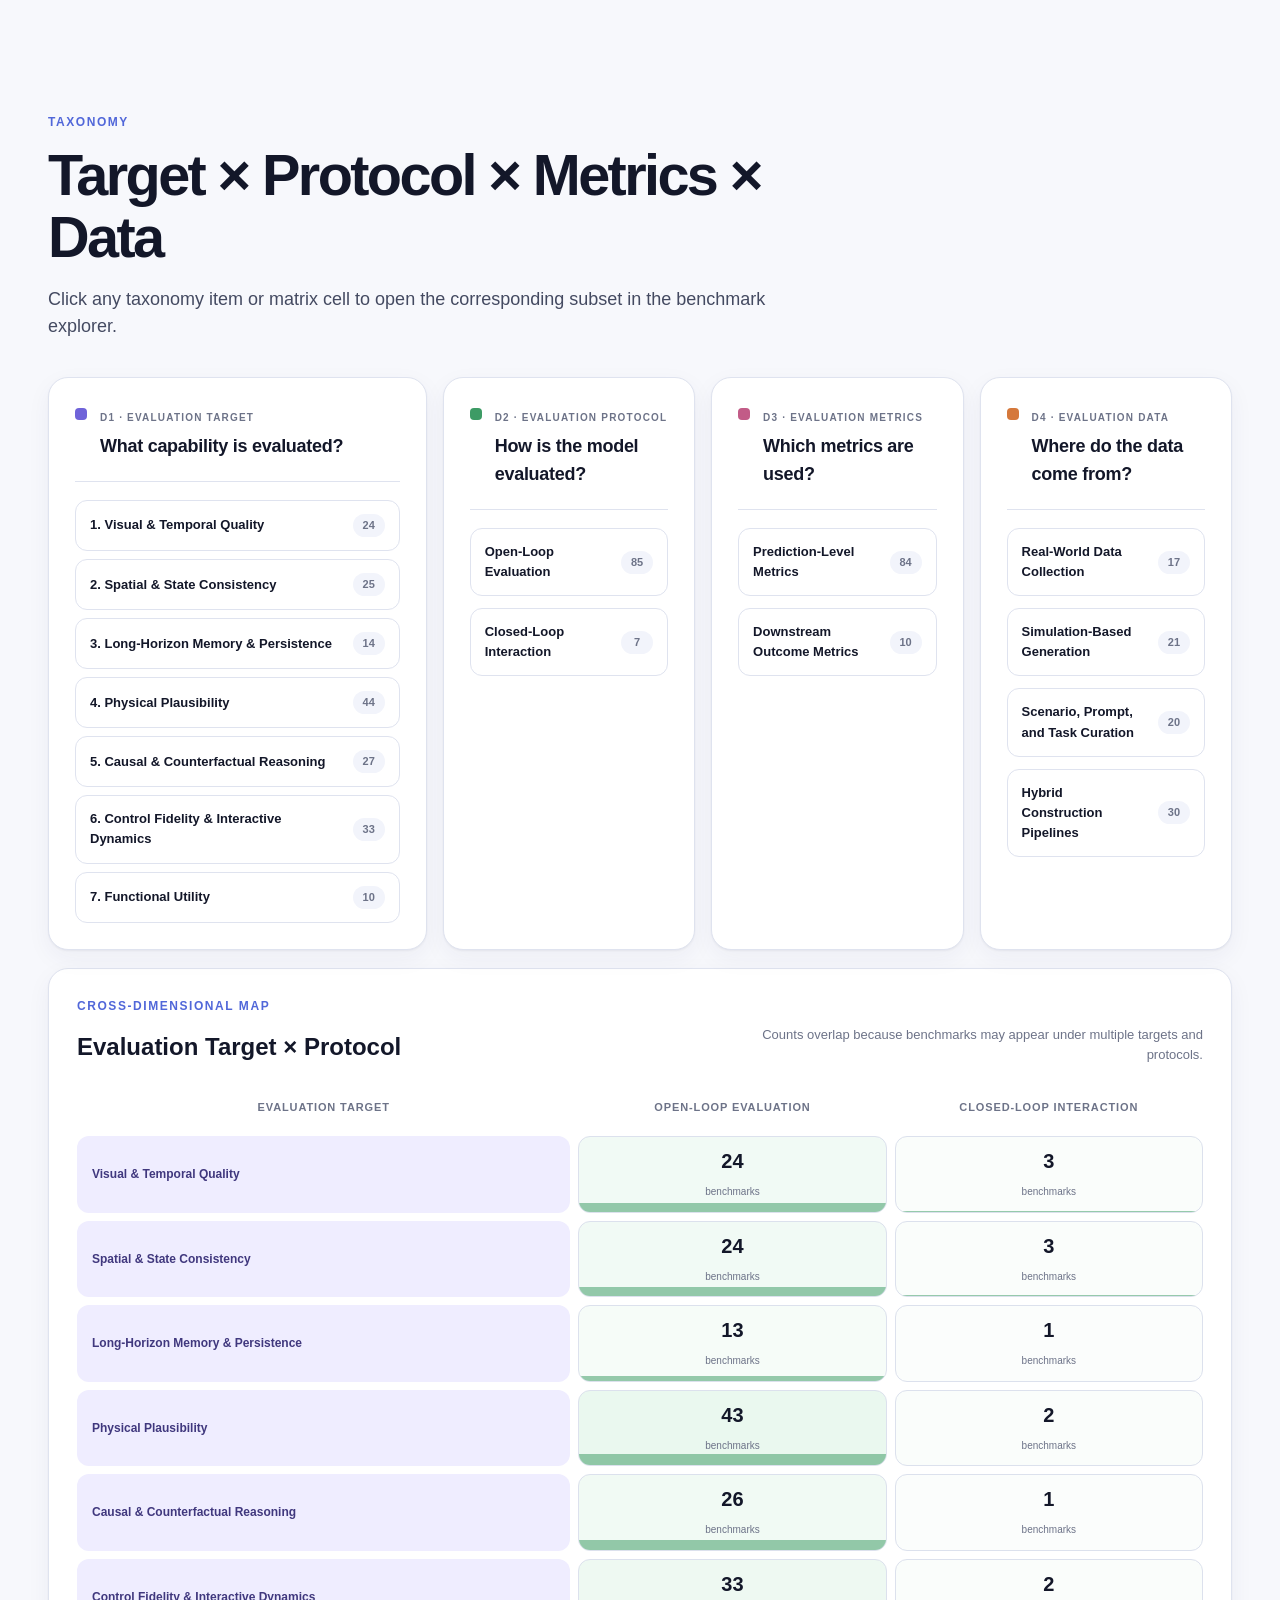
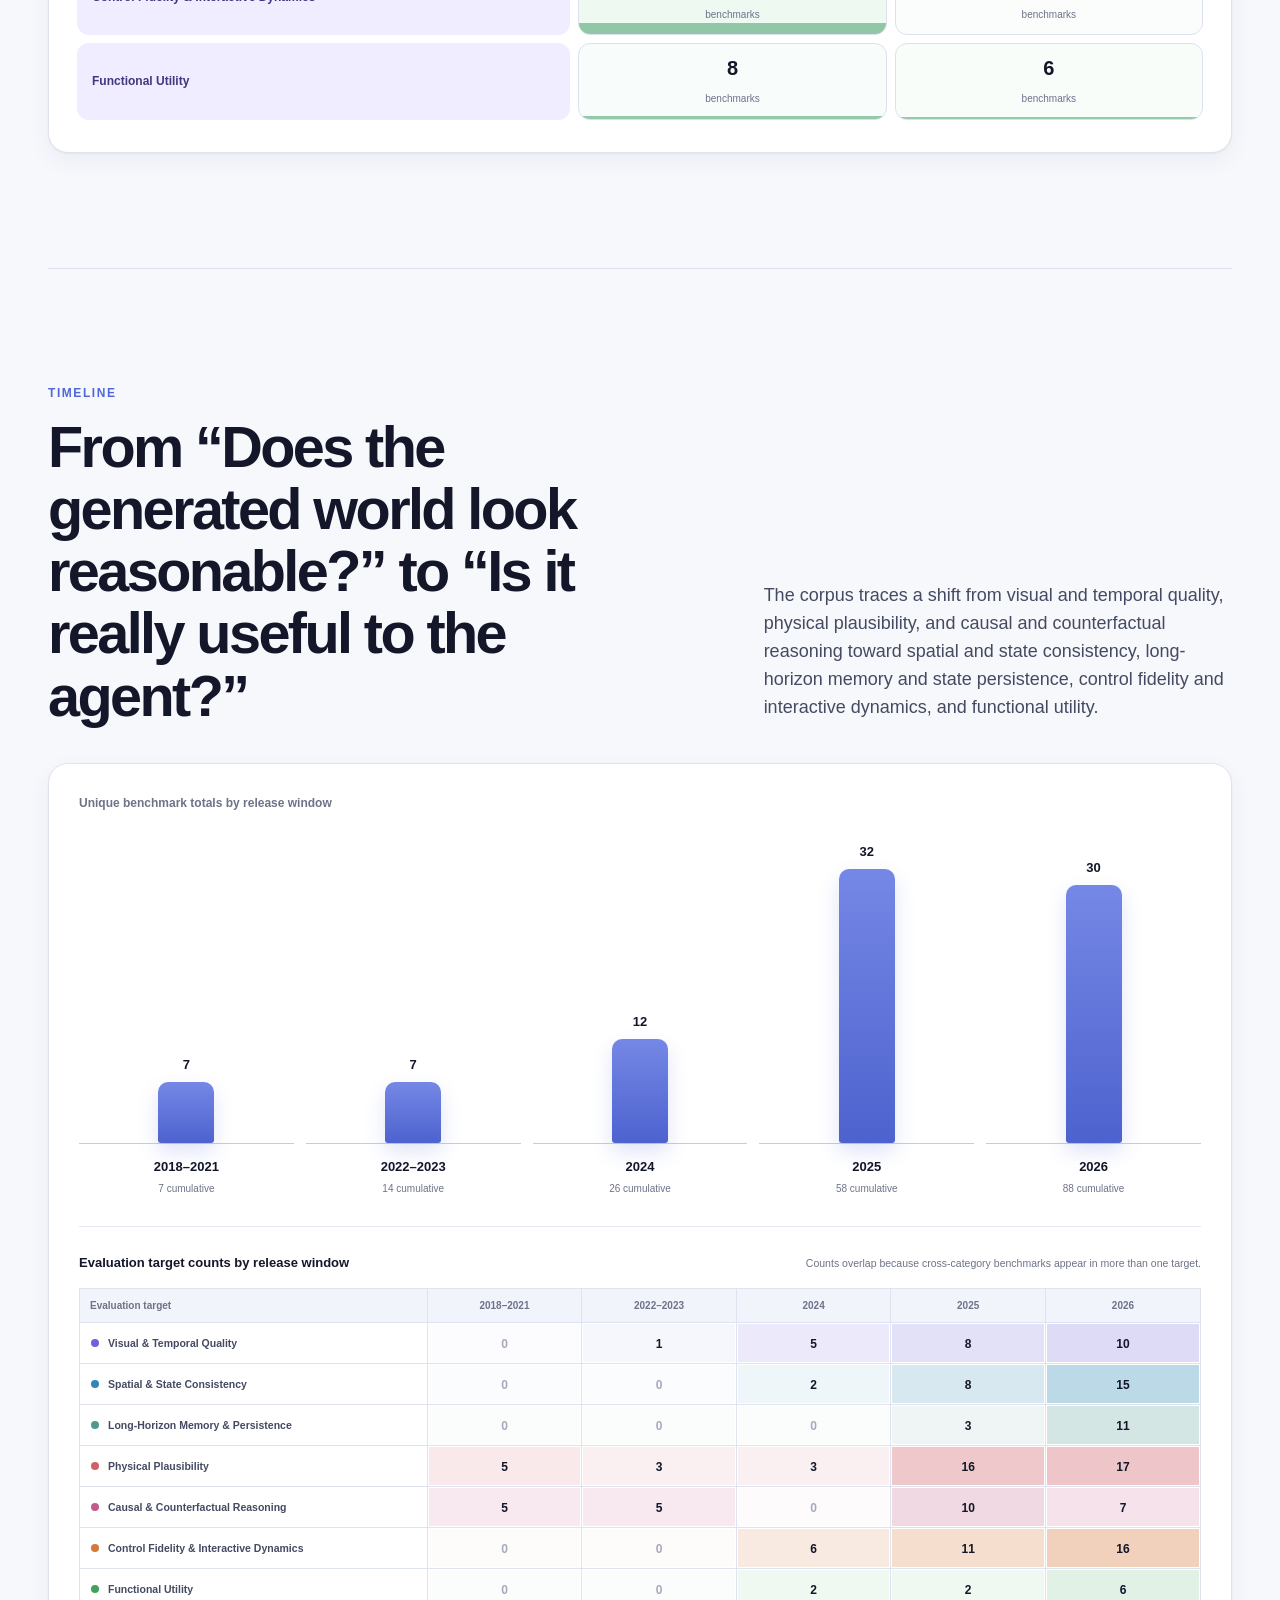
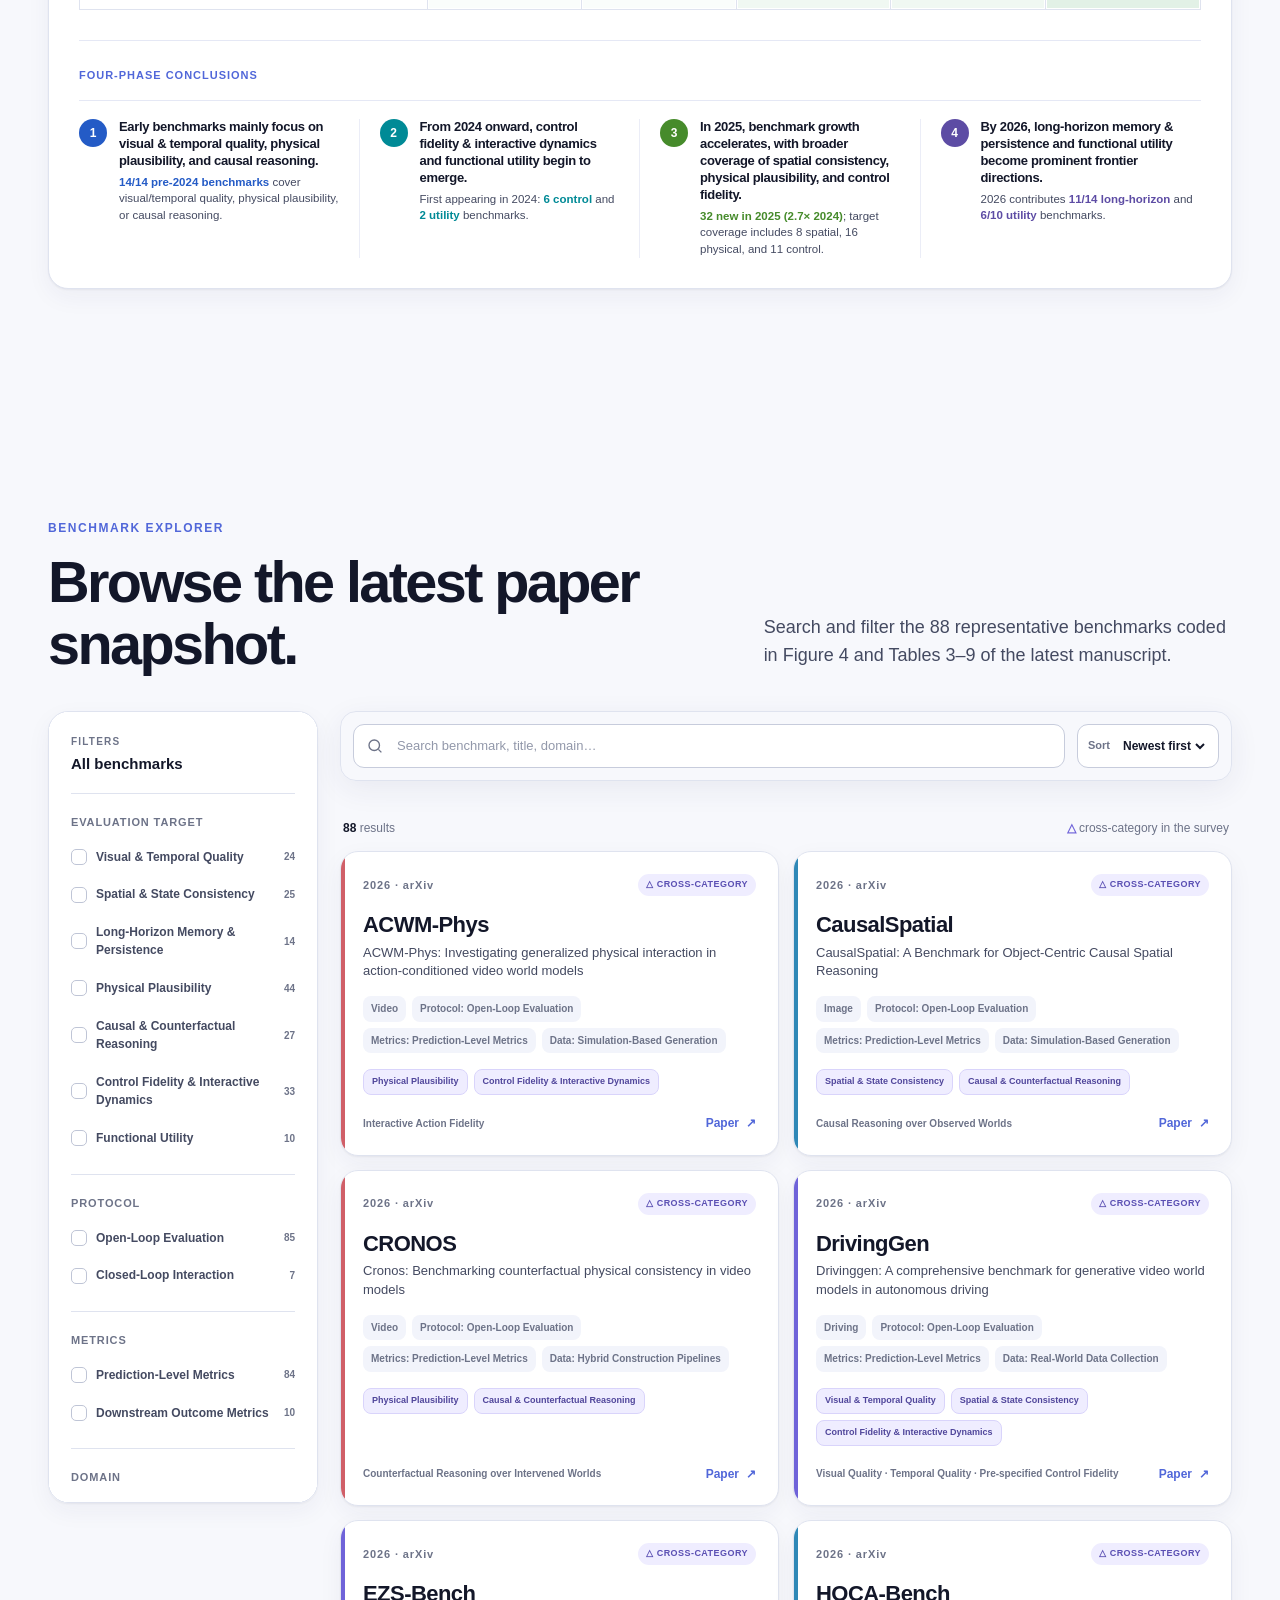
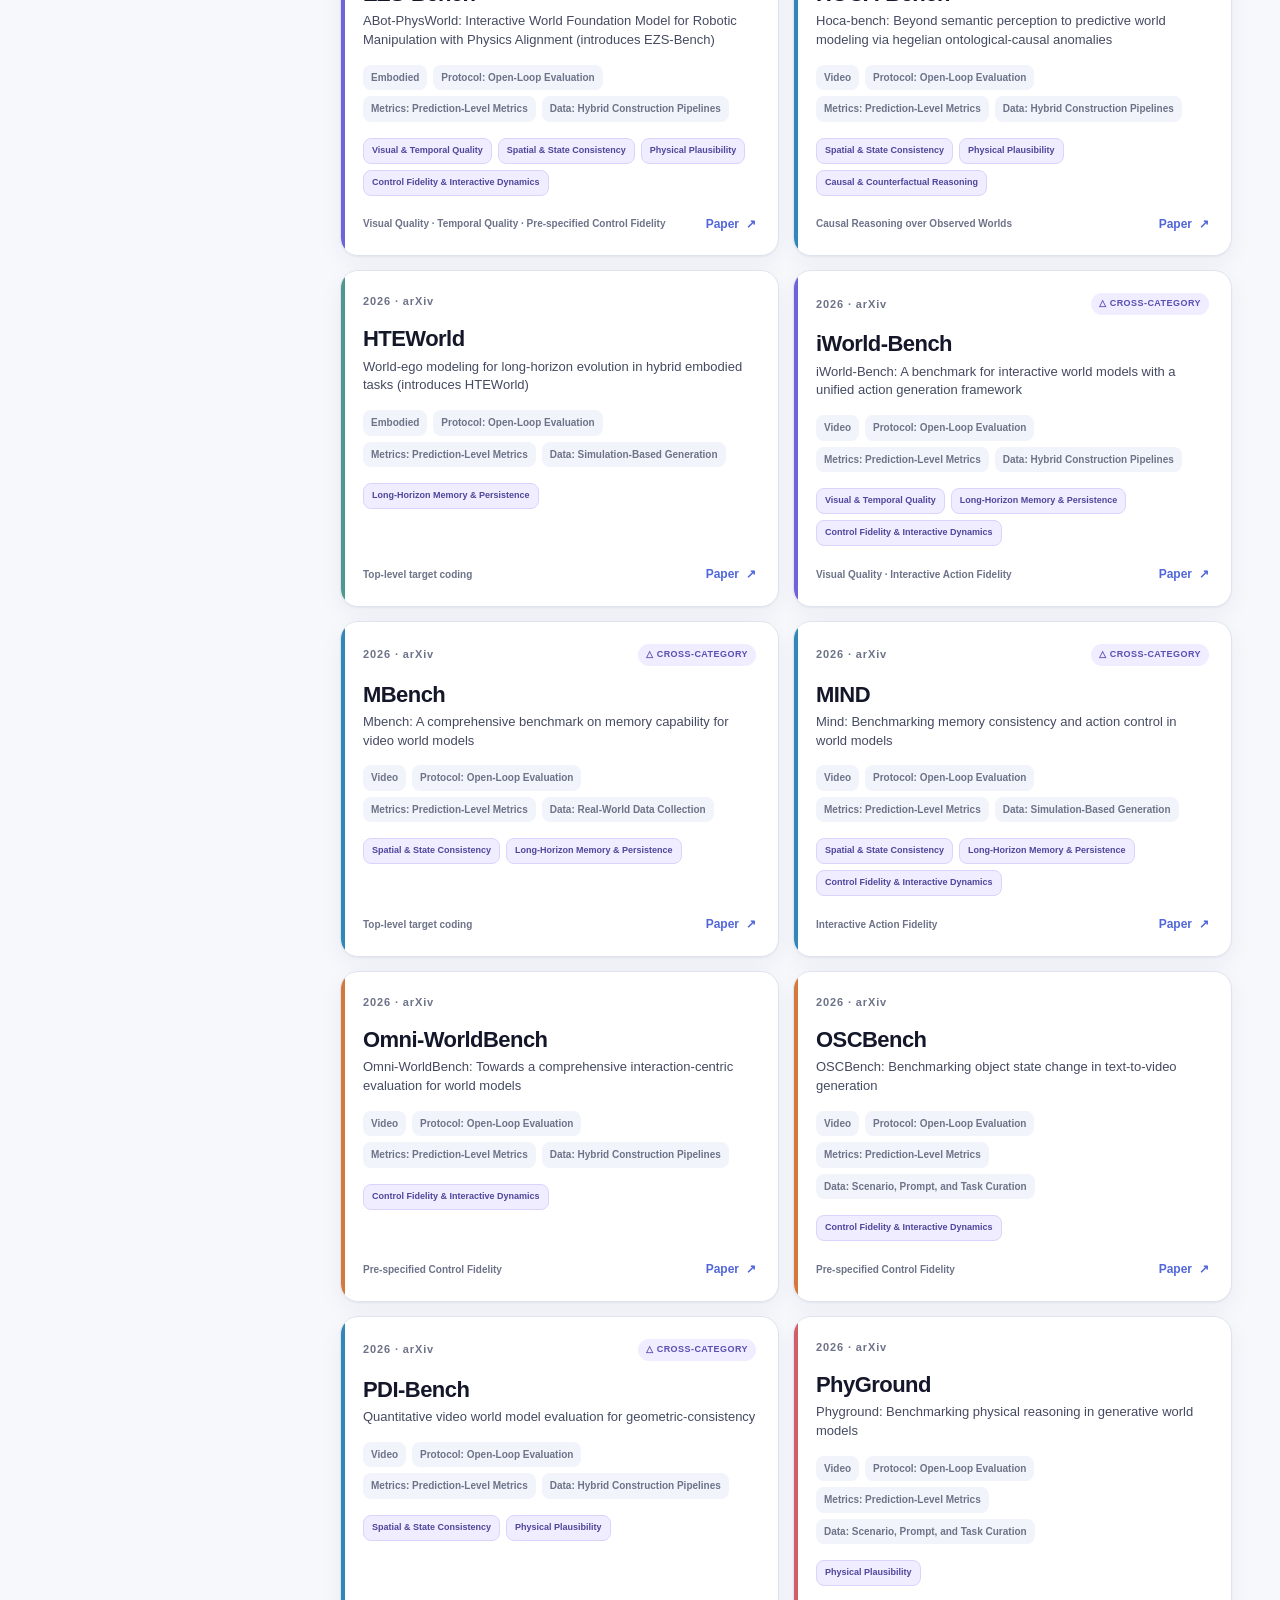
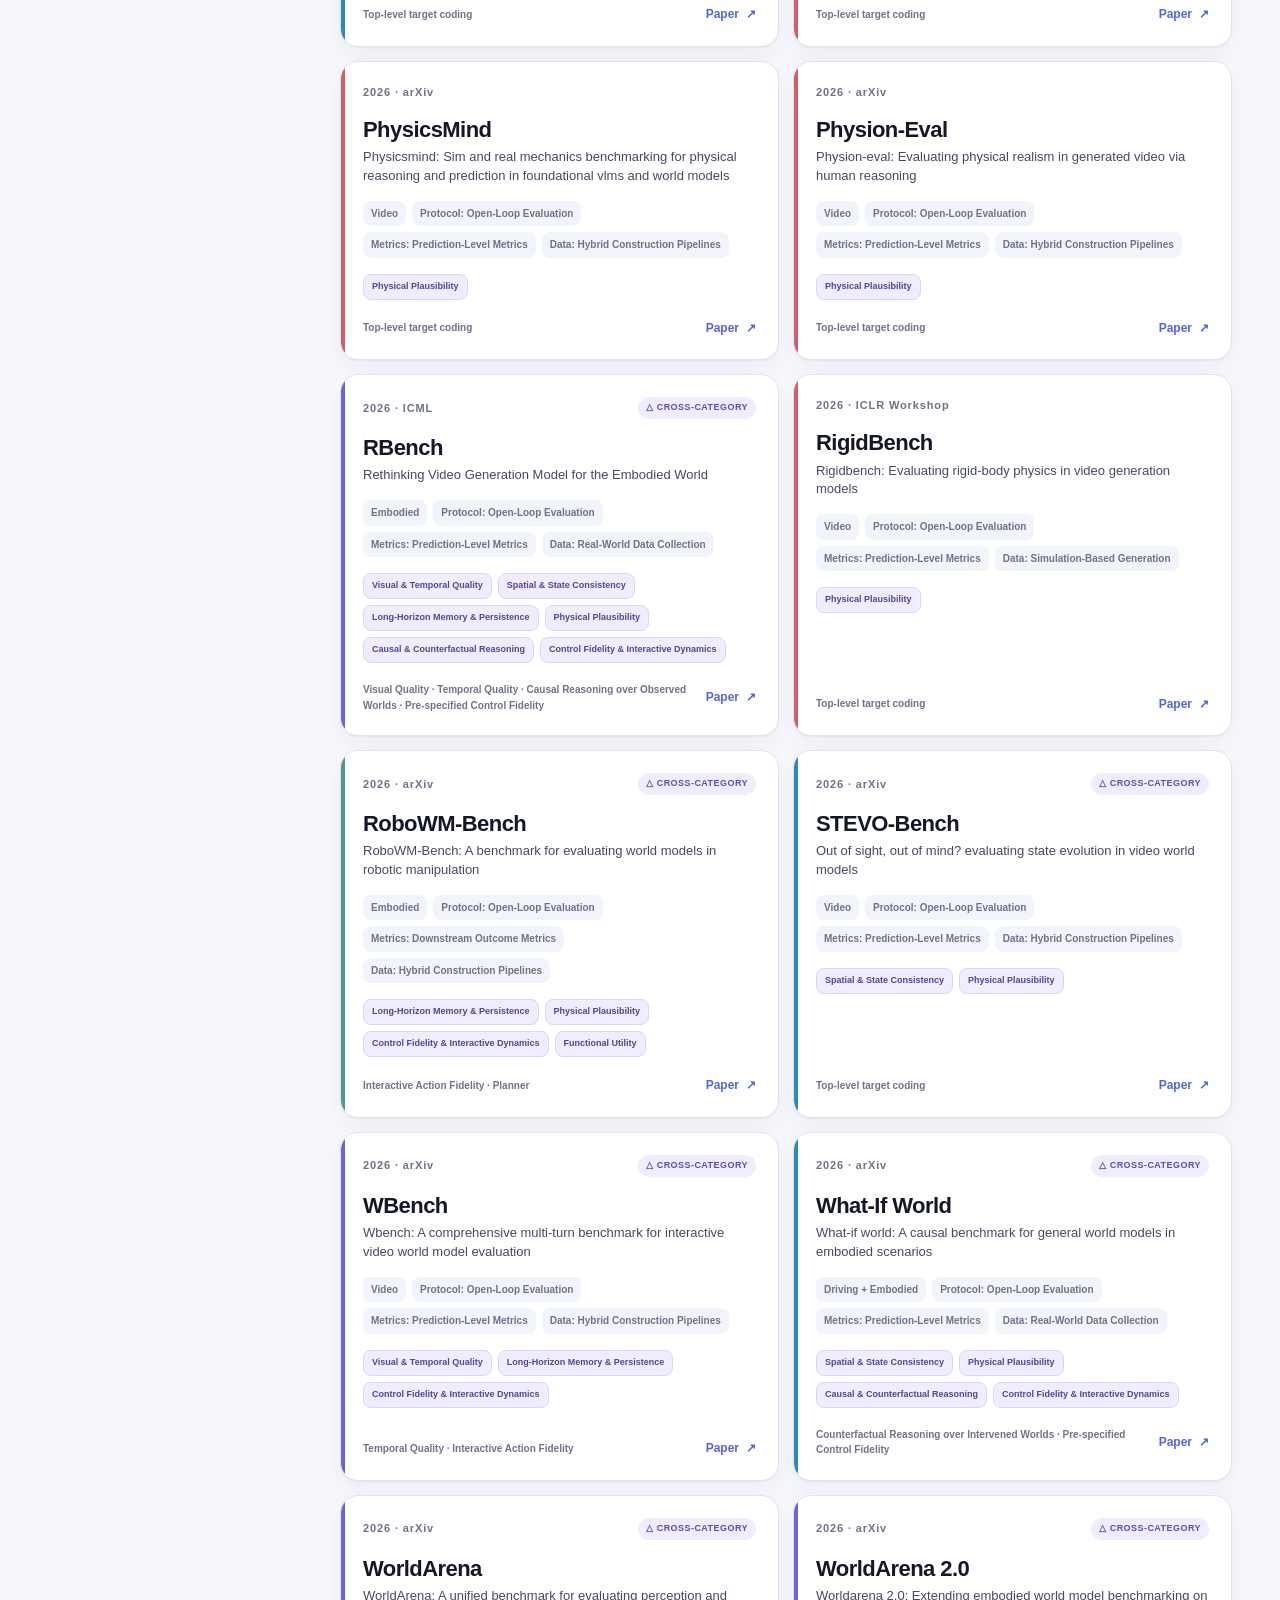
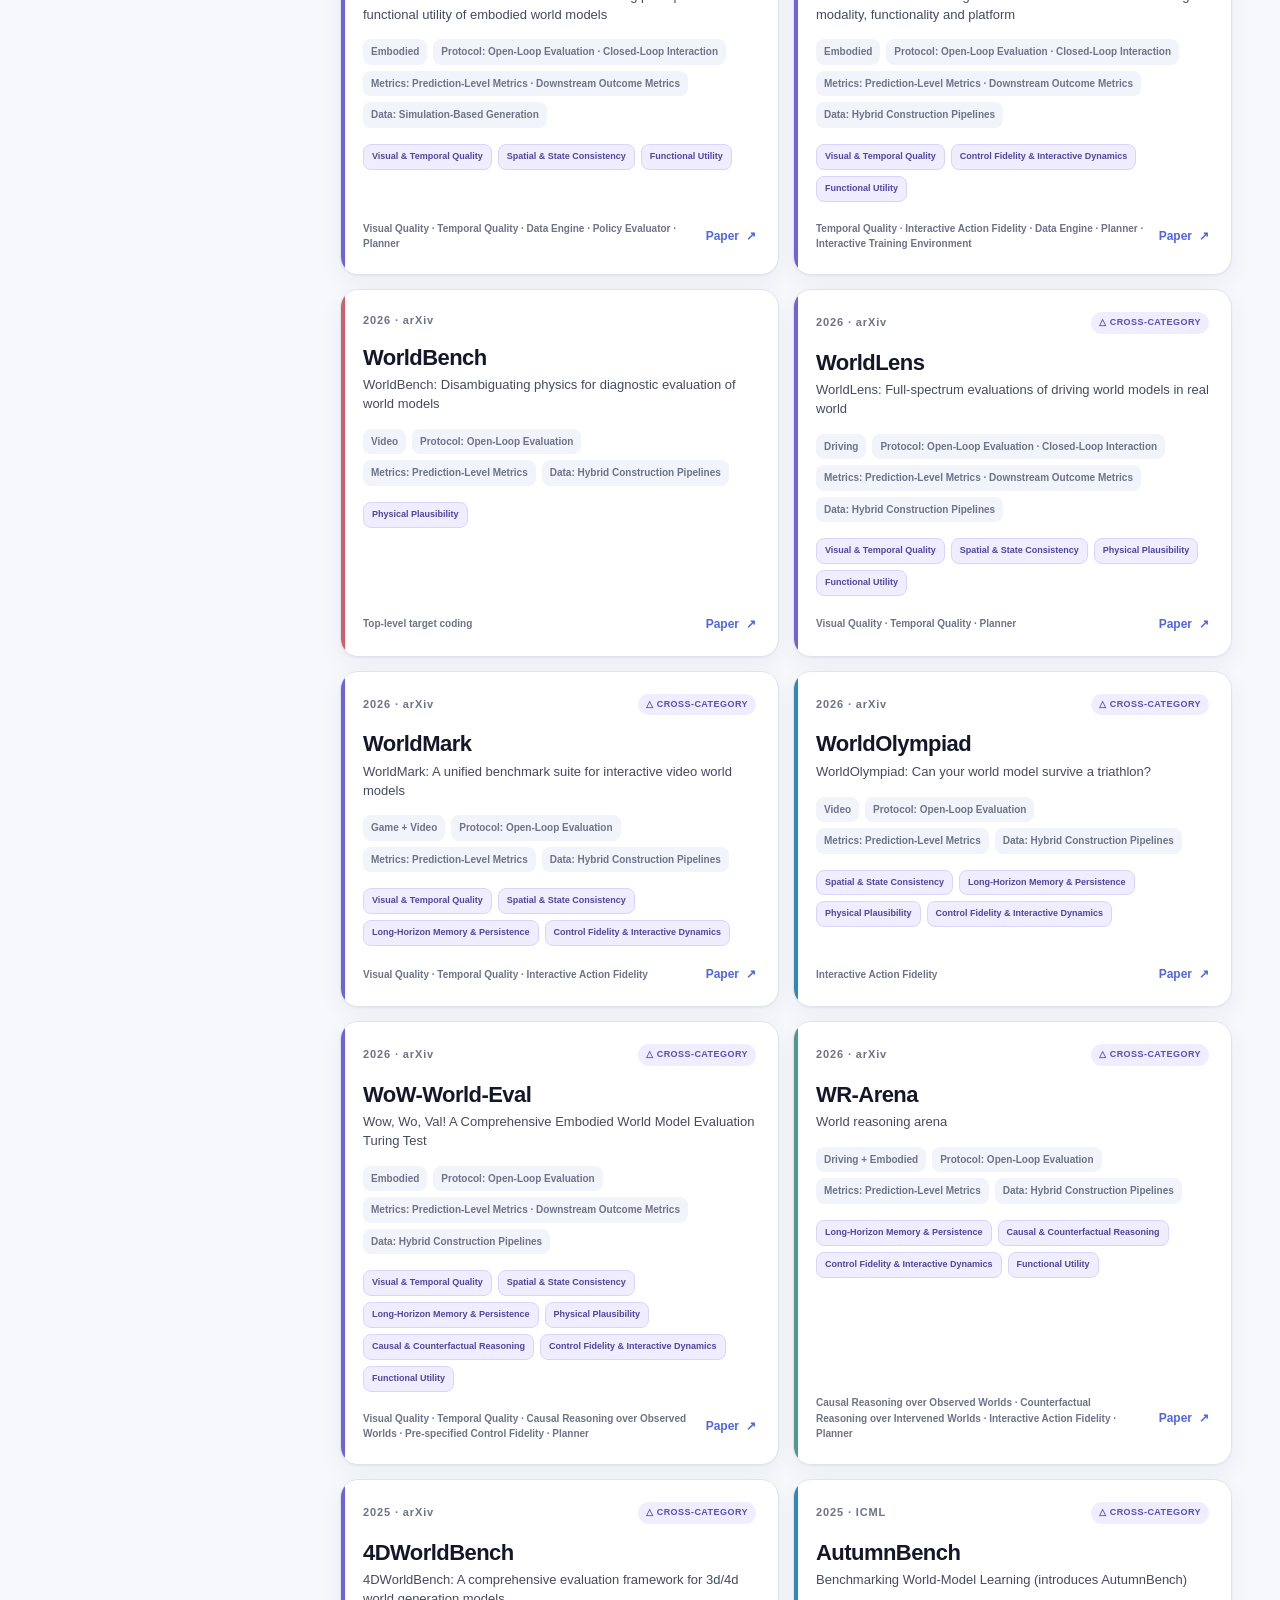
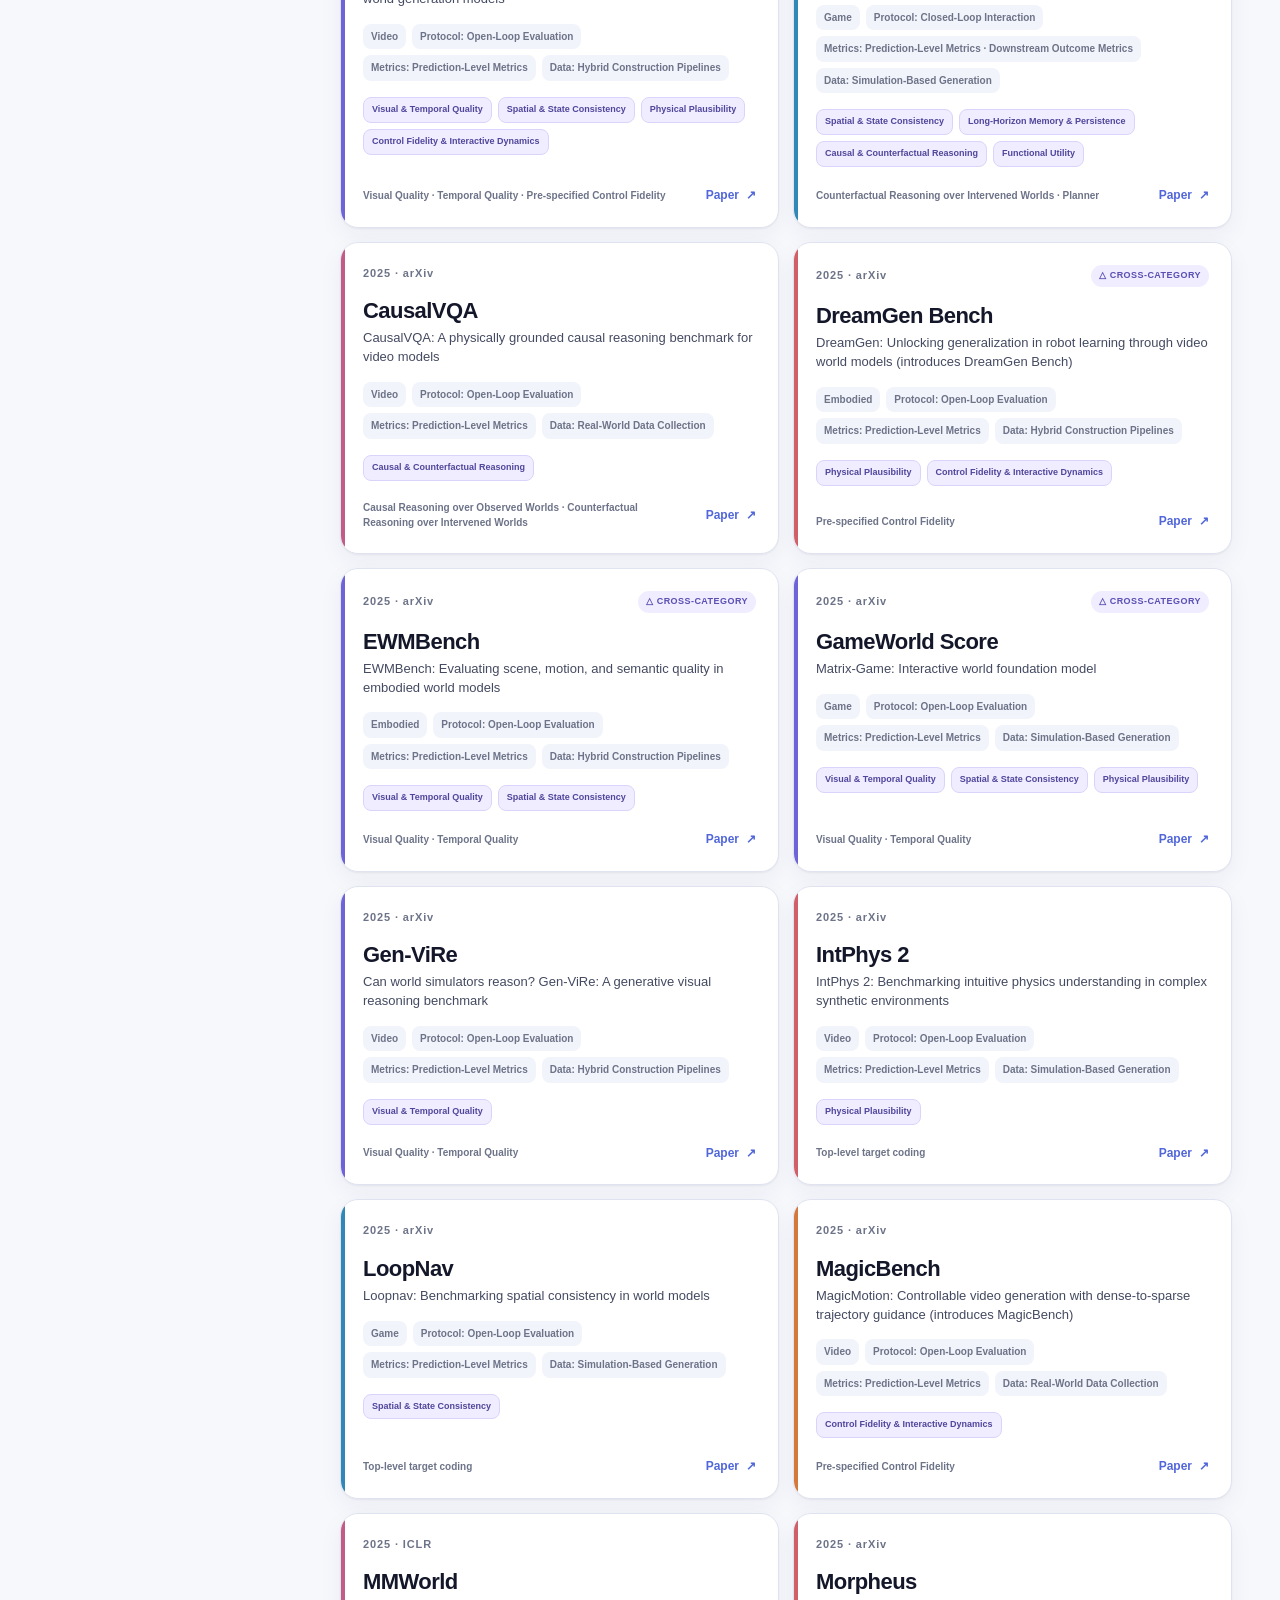
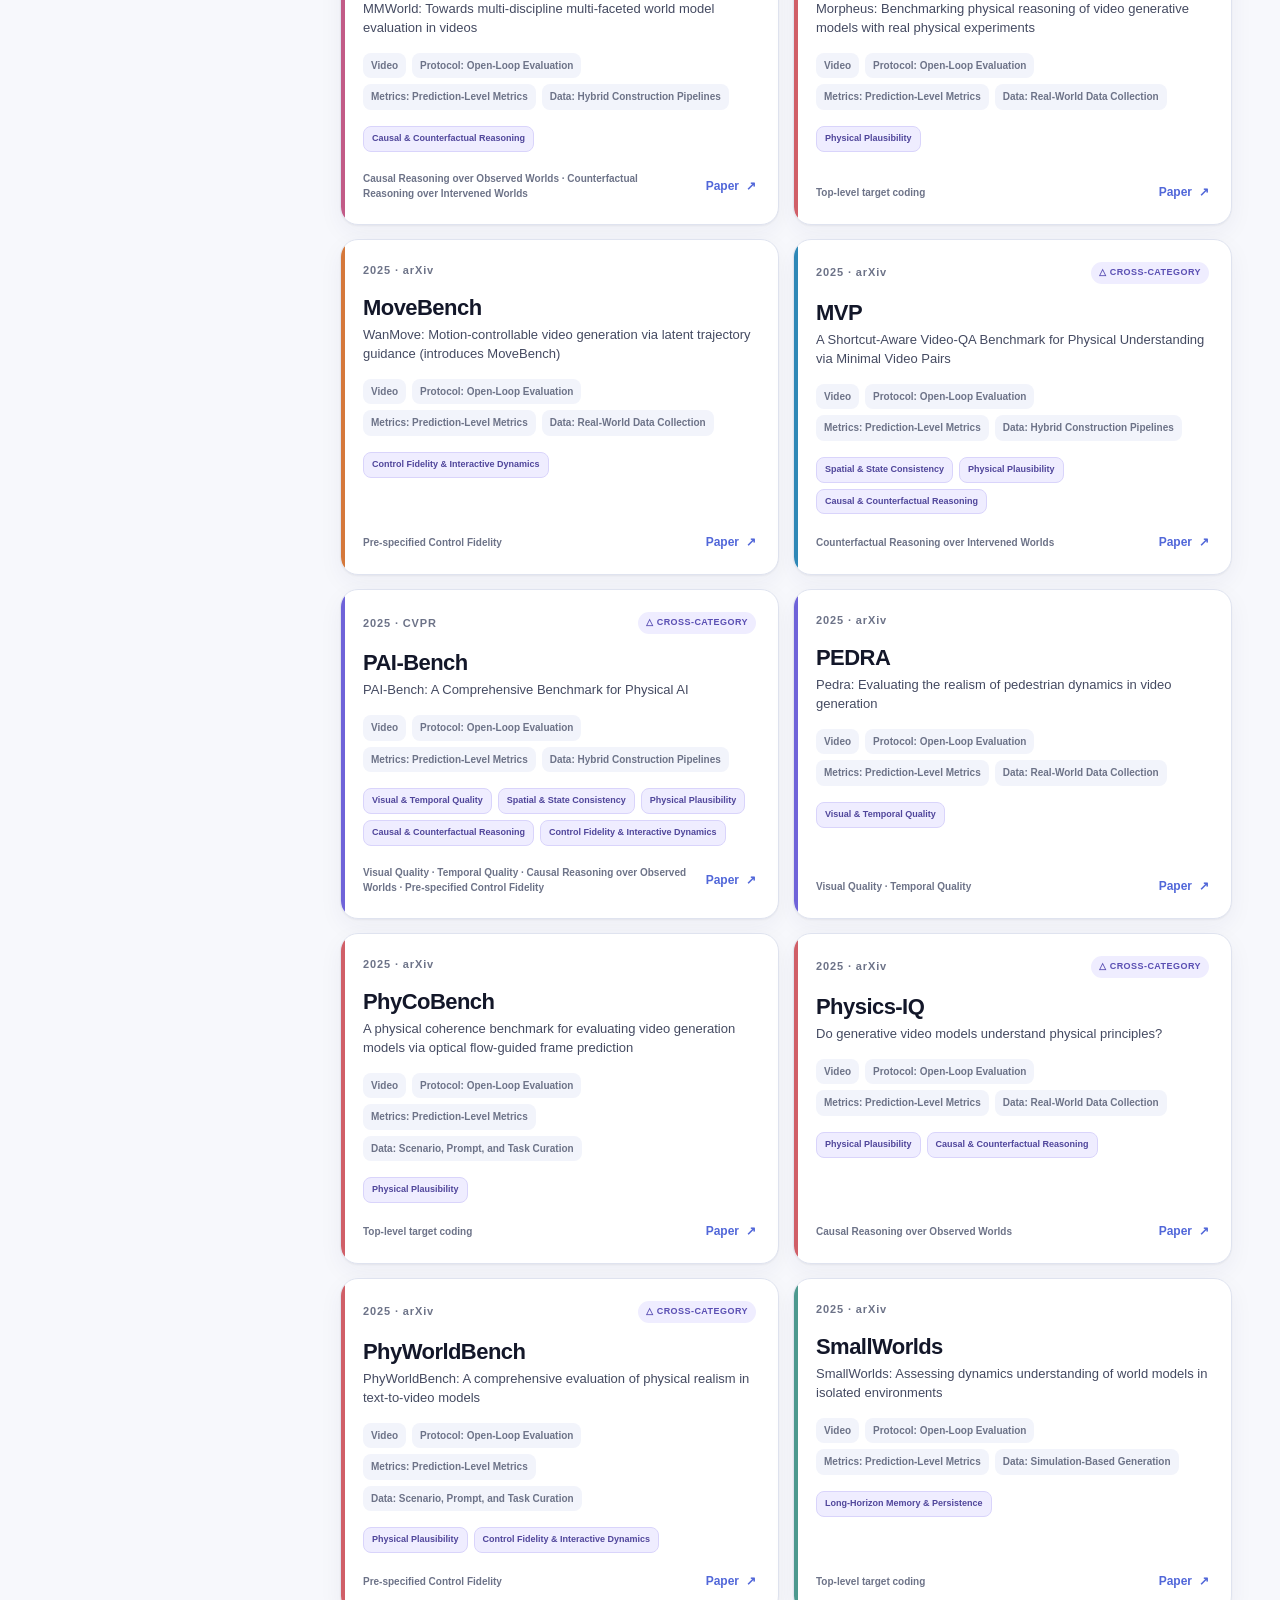
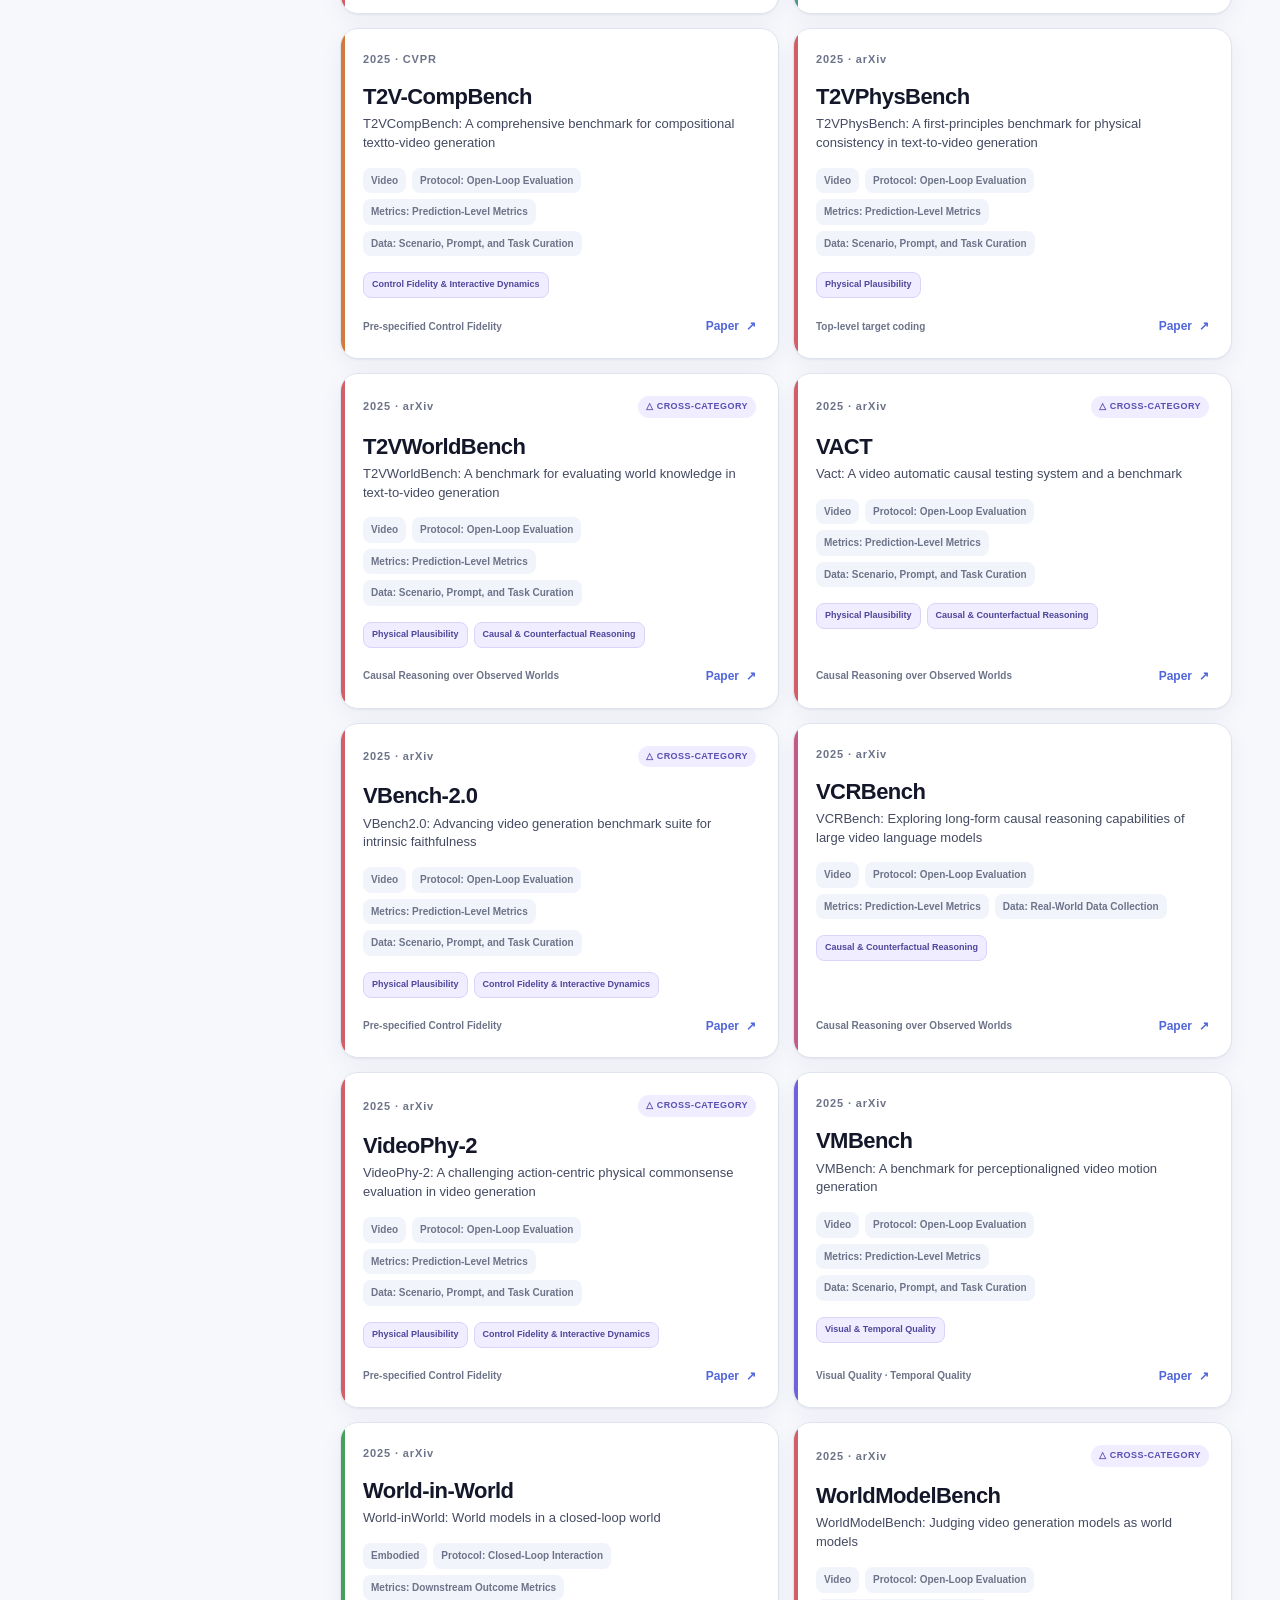
==== commit ceb14e33: "Align static project page with the 88-benchmark survey" ====
--- a/docs/index.html
+++ b/docs/index.html
@@ -12,7 +12,7 @@
   <meta property="og:type" content="website">
   <meta property="og:site_name" content="World Model Benchmarks Survey">
   <meta property="og:title" content="A Survey of World Model Benchmarks">
-  <meta property="og:description" content="Explore 82 world-model benchmarks through the Target–Protocol–Metrics–Data taxonomy.">
+  <meta property="og:description" content="Explore 88 world-model benchmarks through the Target–Protocol–Metrics–Data taxonomy.">
   <meta property="og:url" content="https://axbhb.github.io/world-model-evaluation-survey/">
   <meta property="og:image" content="https://axbhb.github.io/world-model-evaluation-survey/assets/social-preview.svg">
   <meta name="twitter:card" content="summary_large_image">
@@ -72,7 +72,7 @@
             <a class="button" href="#benchmarks">Explore benchmarks</a>
             <a class="button" href="https://github.com/axbhb/world-model-evaluation-survey" target="_blank" rel="noreferrer">GitHub</a>
           </div>
-          <div class="snapshot-note"><span class="status-dot"></span> Latest manuscript snapshot · 82 benchmarks · 43 cross-category · checked July 2026</div>
+          <div class="snapshot-note"><span class="status-dot"></span> Latest manuscript snapshot · 88 benchmarks · 49 cross-category · checked July 2026</div>
         </div>
 
         <div class="hero-visual" aria-label="Target, protocol, metrics, and data framework illustration">
@@ -106,14 +106,14 @@
               <text x="22" y="34" class="viz-kicker">D2 · PROTOCOL</text>
               <text x="22" y="65" class="viz-title">How is the model</text>
               <text x="22" y="91" class="viz-title">evaluated?</text>
-              <text x="22" y="112" class="viz-caption">OL · CR · CL</text>
+              <text x="22" y="112" class="viz-caption">OL · CL</text>
             </g>
             <g class="viz-node metrics-node" transform="translate(472 66)">
               <rect width="210" height="128" rx="20"/>
               <text x="22" y="34" class="viz-kicker">D3 · METRICS</text>
               <text x="22" y="65" class="viz-title">Which metrics</text>
               <text x="22" y="91" class="viz-title">are used?</text>
-              <text x="22" y="112" class="viz-caption">automatic · judge · outcome</text>
+              <text x="22" y="112" class="viz-caption">prediction-level · downstream</text>
             </g>
             <g class="viz-node data-node" transform="translate(472 366)">
               <rect width="210" height="128" rx="20"/>
@@ -132,7 +132,7 @@
           </svg>
         </div>
       </div>
-      <div class="stat-strip" aria-label="Survey statistics"><div><strong id="stat-total">82</strong><span>representative benchmarks</span></div><div><strong id="stat-cross">43</strong><span>cross-category benchmarks</span></div><div><strong>7</strong><span>evaluation targets</span></div><div><strong>3</strong><span>protocol / metric families</span></div><div><strong>4</strong><span>evaluation data sources</span></div></div></section>
+      <div class="stat-strip" aria-label="Survey statistics"><div><strong id="stat-total">88</strong><span>representative benchmarks</span></div><div><strong id="stat-cross">49</strong><span>cross-category benchmarks</span></div><div><strong>7</strong><span>evaluation targets</span></div><div><strong>2 / 2</strong><span>protocol classes / metric levels</span></div><div><strong>4</strong><span>evaluation data sources</span></div></div></section>
 
     <section class="section" id="overview">
       <div class="section-heading split-heading">
@@ -152,13 +152,13 @@
         <article class="principle-card protocol-card">
           <span class="card-index">02</span>
           <h3>Evaluation Protocol</h3>
-          <p>Distinguishes open-loop prediction, controlled rollout, and closed-loop interaction.</p>
+          <p>Distinguishes open-loop evaluation from feedback-driven closed-loop interaction.</p>
           <button class="text-action taxonomy-jump" data-scroll-target="taxonomy-protocols">View protocols <span>→</span></button>
         </article>
         <article class="principle-card metrics-card">
           <span class="card-index">03</span>
           <h3>Evaluation Metrics</h3>
-          <p>Distinguishes automatic, judge-based, and outcome-grounded metric families.</p>
+          <p>Separates prediction-level evidence from downstream outcome evidence.</p>
           <button class="text-action taxonomy-jump" data-scroll-target="taxonomy-metrics">View metrics <span>→</span></button>
         </article>
         <article class="principle-card data-card">
@@ -222,11 +222,11 @@
       <div class="timeline-shell">
         <div class="timeline-toolbar">
           <span>Unique benchmark totals by release window</span>
-          <button id="clear-year" class="small-button" type="button" hidden>Clear year filter</button>
+          <button id="clear-year" class="small-button" type="button" hidden>Clear period filter</button>
         </div>
 
       <div class="timeline-detail">
-        <div id="timeline-chart" class="timeline-chart" aria-label="Benchmark releases by year"></div>
+        <div id="timeline-chart" class="timeline-chart" aria-label="Unique benchmark totals by release window"></div>
       </div>
 
       <div class="timeline-target-summary" aria-labelledby="timeline-target-summary-title">
@@ -259,14 +259,14 @@
             <span class="timeline-stage-number" aria-hidden="true">3</span>
             <div>
               <h3>In 2025, benchmark growth accelerates, with broader coverage of spatial consistency, physical plausibility, and control fidelity.</h3>
-              <p><strong>29 new in 2025 (2.4× 2024)</strong>; target coverage includes 5 spatial, 14 physical, and 10 control.</p>
+              <p><strong>32 new in 2025 (2.7× 2024)</strong>; target coverage includes 8 spatial, 16 physical, and 11 control.</p>
             </div>
           </li>
           <li class="timeline-insight">
             <span class="timeline-stage-number" aria-hidden="true">4</span>
             <div>
               <h3>By 2026, long-horizon memory &amp; persistence and functional utility become prominent frontier directions.</h3>
-              <p>2026 contributes <strong>9/11 long-horizon</strong> and <strong>4/7 utility</strong> benchmarks.</p>
+              <p>2026 contributes <strong>11/14 long-horizon</strong> and <strong>6/10 utility</strong> benchmarks.</p>
             </div>
           </li>
         </ol>
@@ -277,7 +277,7 @@
     <section class="section benchmark-section" id="benchmarks">
       <div class="section-heading split-heading benchmark-heading">
         <div><p class="eyebrow">Benchmark Explorer</p><h2>Browse the latest paper snapshot.</h2></div>
-        <p>Search and filter the 82 representative benchmarks coded in Figure 4 and Tables 3–9 of the latest manuscript.</p>
+        <p>Search and filter the 88 representative benchmarks coded in Figure 4 and Tables 3–9 of the latest manuscript.</p>
       </div>
 
       <div class="explorer-shell">
@@ -321,7 +321,7 @@
             <label class="sort-control"><span>Sort</span><select id="benchmark-sort"><option value="recent">Newest first</option><option value="oldest">Oldest first</option><option value="title">Title A–Z</option></select></label>
           </div>
           <div id="active-filters" class="active-filters" aria-live="polite"></div>
-          <div class="result-row"><p><strong id="result-count">82</strong> results</p><p class="legend-note"><span class="cross-symbol">△</span> cross-category in the survey</p></div>
+          <div class="result-row"><p><strong id="result-count">88</strong> results</p><p class="legend-note"><span class="cross-symbol">△</span> cross-category in the survey</p></div>
           <div id="benchmark-grid" class="benchmark-grid"></div>
           <div id="empty-state" class="empty-state" hidden><h3>No benchmarks match these filters.</h3><p>Try removing one or more filters or changing the search query.</p><button class="button" id="empty-clear" type="button">Reset explorer</button></div>
         </div>
@@ -345,7 +345,7 @@
         <article>
           <span class="community-icon" aria-hidden="true">✓</span>
           <h3>Correct metadata</h3>
-          <p>Flag an incorrect year, domain, protocol, metric family, data source, title, category, or link.</p>
+          <p>Flag an incorrect year, domain, protocol, metric level, data source, title, category, or link.</p>
           <a href="https://github.com/axbhb/world-model-evaluation-survey/issues/new?title=Metadata%20correction%3A%20&body=Benchmark%3A%0AField%20to%20correct%3A%0ACurrent%20value%3A%0AProposed%20value%3A%0ASource%3A%0A" target="_blank" rel="noreferrer">Report a correction <span>↗</span></a>
         </article>
         <article>
@@ -382,6 +382,6 @@
     <div class="footer-links"><a href="#top">Back to top</a><a href="https://github.com/axbhb/world-model-evaluation-survey/blob/main/Readme.md" target="_blank" rel="noreferrer">Benchmark list</a><a href="assets/benchmarks.json" target="_blank">Data manifest</a><a href="https://github.com/axbhb/world-model-evaluation-survey" target="_blank" rel="noreferrer">GitHub</a></div>
   </footer>
 
-  <script src="assets/app-v3.js?v=5" defer></script>
+  <script src="assets/app-v3.js?v=6" defer></script>
 </body>
 </html>
